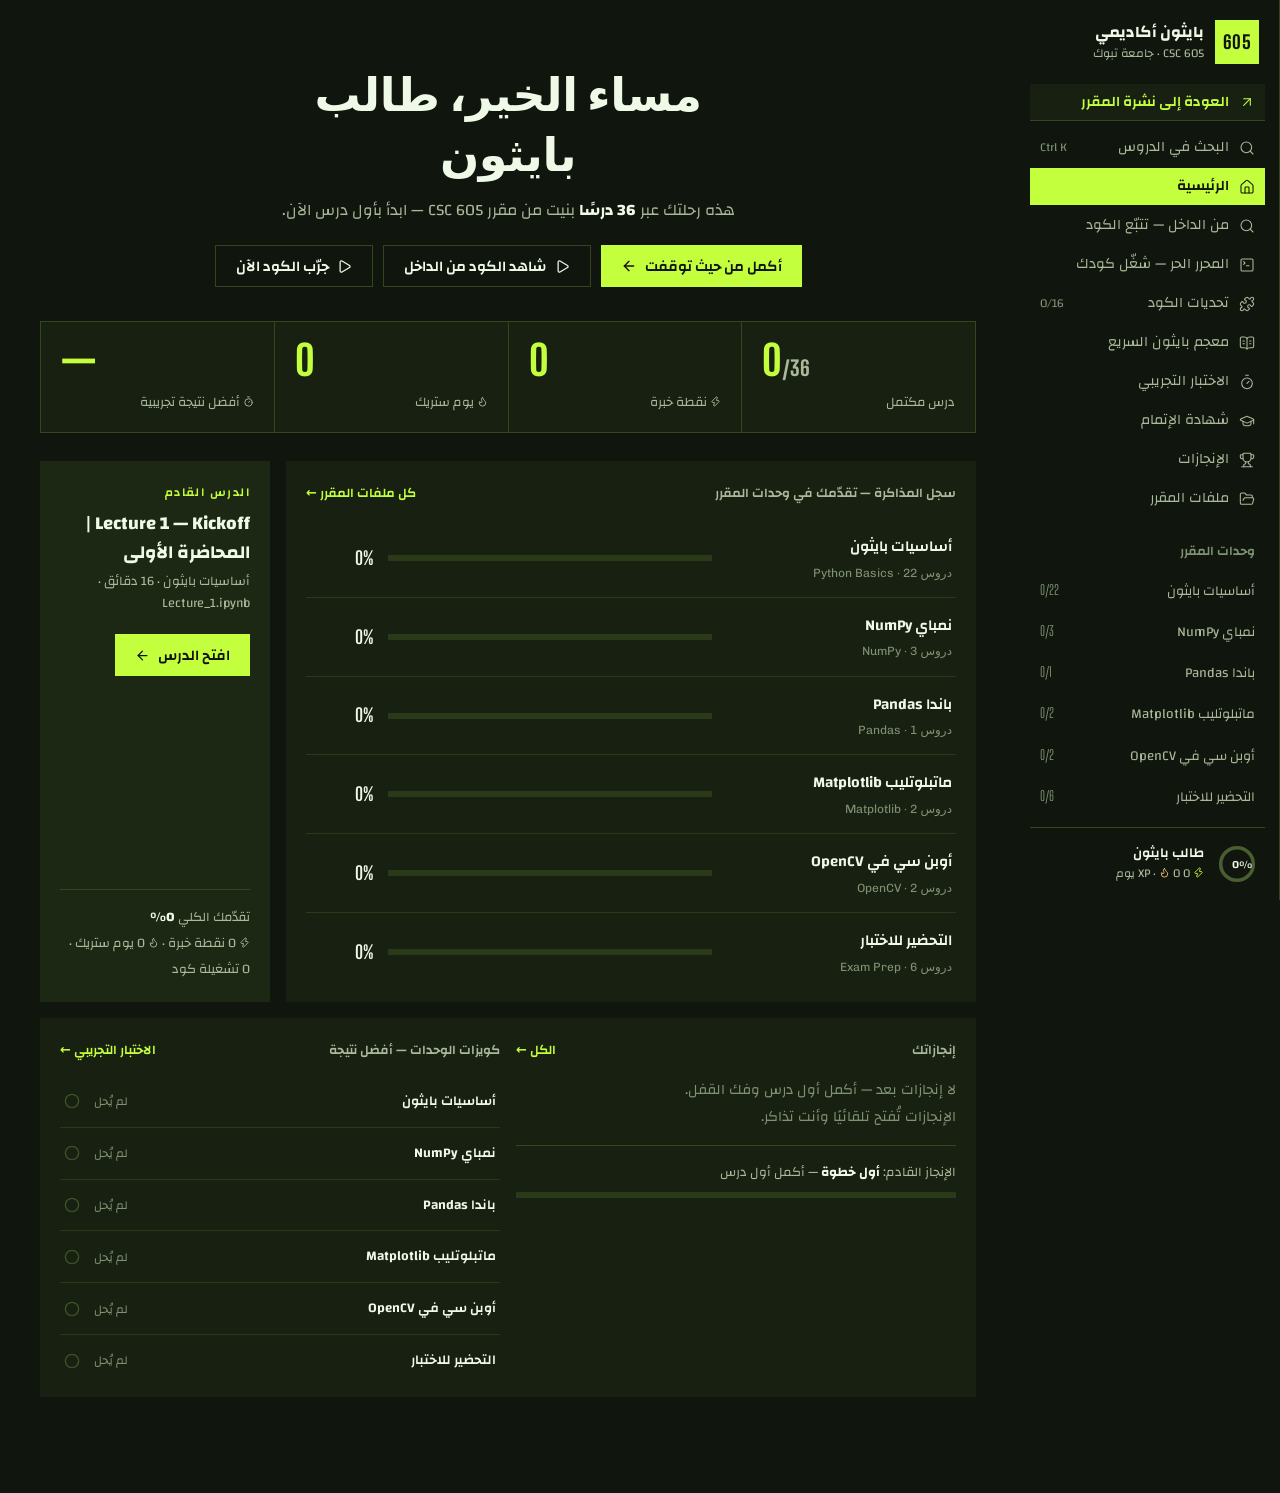
==== app/index.html @ 523f986c "Publish: prospectus (paper office identity) + training platform - prospectus at root: static single " ====
<!doctype html>
<html lang="ar" dir="rtl">
<head>
<meta charset="utf-8" />
<meta name="viewport" content="width=device-width, initial-scale=1" />
<title>بايثون أكاديمي — CSC 605 | Programming for Data Science</title>
<meta name="description" content="منصة تعلّم تفاعلي مبنية على مقرر CSC 605 بجامعة تبوك: 36 درسًا من نوتبوكات المقرر، كود بايثون يعمل داخل المتصفح، تحديات وتصحيح تلقائي بالعربي، كويزات، اختبار تجريبي وشهادة إتمام." />
<meta name="theme-color" content="#10150e" />
<link rel="icon" href="data:image/svg+xml,<svg xmlns='http://www.w3.org/2000/svg' viewBox='0 0 100 100'><rect width='100' height='100' fill='%2310150e'/><rect x='14' y='43' width='72' height='14' fill='%23c4ff3d'/></svg>" />
<link rel="preconnect" href="https://fonts.googleapis.com" />
<link rel="preconnect" href="https://fonts.gstatic.com" crossorigin />
<link href="https://fonts.googleapis.com/css2?family=Big+Shoulders+Display:wght@600;700;800&family=Chivo:wght@400;500;600&family=Changa:wght@400;500;600;700;800&display=swap" rel="stylesheet" />
  <script type="module" crossorigin src="./assets/index-C7tvdmtM.js"></script>
  <link rel="stylesheet" crossorigin href="./assets/index-D1dUIuGD.css">
</head>
<body>
<div id="root"></div>
</body>
</html>
---- app/assets/index-D1dUIuGD.css ----
@font-face{font-family:Noto Sans Arabic Variable;font-style:normal;font-display:swap;font-weight:100 900;src:url(./noto-sans-arabic-arabic-wght-normal-BhzieyvS.woff2)format("woff2-variations");unicode-range:U+6??,U+750-77F,U+870-88E,U+890-891,U+897-8E1,U+8E3-8FF,U+200C-200E,U+2010-2011,U+204F,U+2E41,U+FB50-FDFF,U+FE70-FE74,U+FE76-FEFC,U+102E0-102FB,U+10E60-10E7E,U+10EC2-10EC4,U+10EFC-10EFF,U+1EE00-1EE03,U+1EE05-1EE1F,U+1EE21-1EE22,U+1EE24,U+1EE27,U+1EE29-1EE32,U+1EE34-1EE37,U+1EE39,U+1EE3B,U+1EE42,U+1EE47,U+1EE49,U+1EE4B,U+1EE4D-1EE4F,U+1EE51-1EE52,U+1EE54,U+1EE57,U+1EE59,U+1EE5B,U+1EE5D,U+1EE5F,U+1EE61-1EE62,U+1EE64,U+1EE67-1EE6A,U+1EE6C-1EE72,U+1EE74-1EE77,U+1EE79-1EE7C,U+1EE7E,U+1EE80-1EE89,U+1EE8B-1EE9B,U+1EEA1-1EEA3,U+1EEA5-1EEA9,U+1EEAB-1EEBB,U+1EEF0-1EEF1}@font-face{font-family:Noto Sans Arabic Variable;font-style:normal;font-display:swap;font-weight:100 900;src:url(./noto-sans-arabic-math-wght-normal-pS2d8anF.woff2)format("woff2-variations");unicode-range:U+302-303,U+305,U+307-308,U+310,U+312,U+315,U+31A,U+326-327,U+32C,U+32F-330,U+332-333,U+338,U+33A,U+346,U+34D,U+391-3A1,U+3A3-3A9,U+3B1-3C9,U+3D1,U+3D5-3D6,U+3F0-3F1,U+3F4-3F5,U+2016-2017,U+2034-2038,U+203C,U+2040,U+2043,U+2047,U+2050,U+2057,U+205F,U+2070-2071,U+2074-208E,U+2090-209C,U+20D0-20DC,U+20E1,U+20E5-20EF,U+2100-2112,U+2114-2115,U+2117-2121,U+2123-214F,U+2190,U+2192,U+2194-21AE,U+21B0-21E5,U+21F1-21F2,U+21F4-2211,U+2213-2214,U+2216-22FF,U+2308-230B,U+2310,U+2319,U+231C-2321,U+2336-237A,U+237C,U+2395,U+239B-23B7,U+23D0,U+23DC-23E1,U+2474-2475,U+25AF,U+25B3,U+25B7,U+25BD,U+25C1,U+25CA,U+25CC,U+25FB,U+266D-266F,U+27C0-27FF,U+2900-2AFF,U+2B0E-2B11,U+2B30-2B4C,U+2BFE,U+3030,U+FF5B,U+FF5D,U+1D400-1D7FF,U+1EE??}@font-face{font-family:Noto Sans Arabic Variable;font-style:normal;font-display:swap;font-weight:100 900;src:url(./noto-sans-arabic-symbols-wght-normal-BJ6p-EzA.woff2)format("woff2-variations");unicode-range:U+1-C,U+E-1F,U+7F-9F,U+20DD-20E0,U+20E2-20E4,U+2150-218F,U+2190,U+2192,U+2194-2199,U+21AF,U+21E6-21F0,U+21F3,U+2218-2219,U+2299,U+22C4-22C6,U+2300-243F,U+2440-244A,U+2460-24FF,U+25A0-27BF,U+28??,U+2921-2922,U+2981,U+29BF,U+29EB,U+2B??,U+4DC0-4DFF,U+FFF9-FFFB,U+10140-1018E,U+10190-1019C,U+101A0,U+101D0-101FD,U+102E0-102FB,U+10E60-10E7E,U+1D2C0-1D2D3,U+1D2E0-1D37F,U+1F0??,U+1F100-1F1AD,U+1F1E6-1F1FF,U+1F30D-1F30F,U+1F315,U+1F31C,U+1F31E,U+1F320-1F32C,U+1F336,U+1F378,U+1F37D,U+1F382,U+1F393-1F39F,U+1F3A7-1F3A8,U+1F3AC-1F3AF,U+1F3C2,U+1F3C4-1F3C6,U+1F3CA-1F3CE,U+1F3D4-1F3E0,U+1F3ED,U+1F3F1-1F3F3,U+1F3F5-1F3F7,U+1F408,U+1F415,U+1F41F,U+1F426,U+1F43F,U+1F441-1F442,U+1F444,U+1F446-1F449,U+1F44C-1F44E,U+1F453,U+1F46A,U+1F47D,U+1F4A3,U+1F4B0,U+1F4B3,U+1F4B9,U+1F4BB,U+1F4BF,U+1F4C8-1F4CB,U+1F4D6,U+1F4DA,U+1F4DF,U+1F4E3-1F4E6,U+1F4EA-1F4ED,U+1F4F7,U+1F4F9-1F4FB,U+1F4FD-1F4FE,U+1F503,U+1F507-1F50B,U+1F50D,U+1F512-1F513,U+1F53E-1F54A,U+1F54F-1F5FA,U+1F610,U+1F650-1F67F,U+1F687,U+1F68D,U+1F691,U+1F694,U+1F698,U+1F6AD,U+1F6B2,U+1F6B9-1F6BA,U+1F6BC,U+1F6C6-1F6CF,U+1F6D3-1F6D7,U+1F6E0-1F6EA,U+1F6F0-1F6F3,U+1F6F7-1F6FC,U+1F7??,U+1F800-1F80B,U+1F810-1F847,U+1F850-1F859,U+1F860-1F887,U+1F890-1F8AD,U+1F8B0-1F8BB,U+1F8C0-1F8C1,U+1F900-1F90B,U+1F93B,U+1F946,U+1F984,U+1F996,U+1F9E9,U+1FA00-1FA6F,U+1FA70-1FA7C,U+1FA80-1FA89,U+1FA8F-1FAC6,U+1FACE-1FADC,U+1FADF-1FAE9,U+1FAF0-1FAF8,U+1FB??}@font-face{font-family:Noto Sans Arabic Variable;font-style:normal;font-display:swap;font-weight:100 900;src:url(./noto-sans-arabic-latin-ext-wght-normal-CIz31GGw.woff2)format("woff2-variations");unicode-range:U+100-2BA,U+2BD-2C5,U+2C7-2CC,U+2CE-2D7,U+2DD-2FF,U+304,U+308,U+329,U+1D00-1DBF,U+1E00-1E9F,U+1EF2-1EFF,U+2020,U+20A0-20AB,U+20AD-20C0,U+2113,U+2C60-2C7F,U+A720-A7FF}@font-face{font-family:Noto Sans Arabic Variable;font-style:normal;font-display:swap;font-weight:100 900;src:url(./noto-sans-arabic-latin-wght-normal-BQEJrIpl.woff2)format("woff2-variations");unicode-range:U+??,U+131,U+152-153,U+2BB-2BC,U+2C6,U+2DA,U+2DC,U+304,U+308,U+329,U+2000-206F,U+20AC,U+2122,U+2191,U+2193,U+2212,U+2215,U+FEFF,U+FFFD}:root,:host{color-scheme:var(--mantine-color-scheme)}*,:before,:after{box-sizing:border-box}input,button,textarea,select{font:inherit}button,select{text-transform:none}body,:host{font-family:var(--mantine-font-family);font-size:var(--mantine-font-size-md);line-height:var(--mantine-line-height);background-color:var(--mantine-color-body);color:var(--mantine-color-text);-webkit-font-smoothing:var(--mantine-webkit-font-smoothing);-moz-osx-font-smoothing:var(--mantine-moz-font-smoothing);margin:0}@media screen and (device-width<=31.25em){body,:host{-webkit-text-size-adjust:100%}}:root,:host{--mantine-z-index-app:100;--mantine-z-index-modal:200;--mantine-z-index-popover:300;--mantine-z-index-overlay:400;--mantine-z-index-max:9999;--mantine-scale:1;--mantine-cursor-type:default;--mantine-webkit-font-smoothing:antialiased;--mantine-moz-font-smoothing:grayscale;--mantine-color-white:#fff;--mantine-color-black:#000;--mantine-line-height:1.55;--mantine-font-family:-apple-system, BlinkMacSystemFont, Segoe UI, Roboto, Helvetica, Arial, sans-serif, Apple Color Emoji, Segoe UI Emoji;--mantine-font-family-monospace:ui-monospace, SFMono-Regular, Menlo, Monaco, Consolas, Liberation Mono, Courier New, monospace;--mantine-font-family-headings:-apple-system, BlinkMacSystemFont, Segoe UI, Roboto, Helvetica, Arial, sans-serif, Apple Color Emoji, Segoe UI Emoji;--mantine-heading-font-weight:700;--mantine-heading-text-wrap:wrap;--mantine-radius-default:calc(.5rem * var(--mantine-scale));--mantine-primary-color-filled:var(--mantine-color-blue-filled);--mantine-primary-color-filled-hover:var(--mantine-color-blue-filled-hover);--mantine-primary-color-light:var(--mantine-color-blue-light);--mantine-primary-color-light-hover:var(--mantine-color-blue-light-hover);--mantine-primary-color-light-color:var(--mantine-color-blue-light-color);--mantine-breakpoint-xs:36em;--mantine-breakpoint-sm:48em;--mantine-breakpoint-md:62em;--mantine-breakpoint-lg:75em;--mantine-breakpoint-xl:88em;--mantine-spacing-xs:calc(.625rem * var(--mantine-scale));--mantine-spacing-sm:calc(.75rem * var(--mantine-scale));--mantine-spacing-md:calc(1rem * var(--mantine-scale));--mantine-spacing-lg:calc(1.25rem * var(--mantine-scale));--mantine-spacing-xl:calc(2rem * var(--mantine-scale));--mantine-font-size-xs:calc(.75rem * var(--mantine-scale));--mantine-font-size-sm:calc(.875rem * var(--mantine-scale));--mantine-font-size-md:calc(1rem * var(--mantine-scale));--mantine-font-size-lg:calc(1.125rem * var(--mantine-scale));--mantine-font-size-xl:calc(1.25rem * var(--mantine-scale));--mantine-line-height-xs:1.4;--mantine-line-height-sm:1.45;--mantine-line-height-md:1.55;--mantine-line-height-lg:1.6;--mantine-line-height-xl:1.65;--mantine-shadow-xs:0 calc(.0625rem * var(--mantine-scale)) calc(.1875rem * var(--mantine-scale)) #0000000d, 0 calc(.0625rem * var(--mantine-scale)) calc(.125rem * var(--mantine-scale)) #0000001a;--mantine-shadow-sm:0 calc(.0625rem * var(--mantine-scale)) calc(.1875rem * var(--mantine-scale)) #0000000d, #0000000d 0 calc(.625rem * var(--mantine-scale)) calc(.9375rem * var(--mantine-scale)) calc(-.3125rem * var(--mantine-scale)), #0000000a 0 calc(.4375rem * var(--mantine-scale)) calc(.4375rem * var(--mantine-scale)) calc(-.3125rem * var(--mantine-scale));--mantine-shadow-md:0 calc(.0625rem * var(--mantine-scale)) calc(.1875rem * var(--mantine-scale)) #0000000d, #0000000d 0 calc(1.25rem * var(--mantine-scale)) calc(1.5625rem * var(--mantine-scale)) calc(-.3125rem * var(--mantine-scale)), #0000000a 0 calc(.625rem * var(--mantine-scale)) calc(.625rem * var(--mantine-scale)) calc(-.3125rem * var(--mantine-scale));--mantine-shadow-lg:0 calc(.0625rem * var(--mantine-scale)) calc(.1875rem * var(--mantine-scale)) #0000000d, #0000000d 0 calc(1.75rem * var(--mantine-scale)) calc(1.4375rem * var(--mantine-scale)) calc(-.4375rem * var(--mantine-scale)), #0000000a 0 calc(.75rem * var(--mantine-scale)) calc(.75rem * var(--mantine-scale)) calc(-.4375rem * var(--mantine-scale));--mantine-shadow-xl:0 calc(.0625rem * var(--mantine-scale)) calc(.1875rem * var(--mantine-scale)) #0000000d, #0000000d 0 calc(2.25rem * var(--mantine-scale)) calc(1.75rem * var(--mantine-scale)) calc(-.4375rem * var(--mantine-scale)), #0000000a 0 calc(1.0625rem * var(--mantine-scale)) calc(1.0625rem * var(--mantine-scale)) calc(-.4375rem * var(--mantine-scale));--mantine-radius-xs:calc(.125rem * var(--mantine-scale));--mantine-radius-sm:calc(.25rem * var(--mantine-scale));--mantine-radius-md:calc(.5rem * var(--mantine-scale));--mantine-radius-lg:calc(1rem * var(--mantine-scale));--mantine-radius-xl:calc(2rem * var(--mantine-scale));--mantine-font-weight-regular:400;--mantine-font-weight-medium:600;--mantine-font-weight-bold:700;--mantine-primary-color-0:var(--mantine-color-blue-0);--mantine-primary-color-1:var(--mantine-color-blue-1);--mantine-primary-color-2:var(--mantine-color-blue-2);--mantine-primary-color-3:var(--mantine-color-blue-3);--mantine-primary-color-4:var(--mantine-color-blue-4);--mantine-primary-color-5:var(--mantine-color-blue-5);--mantine-primary-color-6:var(--mantine-color-blue-6);--mantine-primary-color-7:var(--mantine-color-blue-7);--mantine-primary-color-8:var(--mantine-color-blue-8);--mantine-primary-color-9:var(--mantine-color-blue-9);--mantine-color-dark-0:#c9c9c9;--mantine-color-dark-1:#b8b8b8;--mantine-color-dark-2:#828282;--mantine-color-dark-3:#696969;--mantine-color-dark-4:#424242;--mantine-color-dark-5:#3b3b3b;--mantine-color-dark-6:#2e2e2e;--mantine-color-dark-7:#242424;--mantine-color-dark-8:#1f1f1f;--mantine-color-dark-9:#141414;--mantine-color-gray-0:#f8f9fa;--mantine-color-gray-1:#f1f3f5;--mantine-color-gray-2:#e9ecef;--mantine-color-gray-3:#dee2e6;--mantine-color-gray-4:#ced4da;--mantine-color-gray-5:#adb5bd;--mantine-color-gray-6:#868e96;--mantine-color-gray-7:#495057;--mantine-color-gray-8:#343a40;--mantine-color-gray-9:#212529;--mantine-color-red-0:#fff5f5;--mantine-color-red-1:#ffe3e3;--mantine-color-red-2:#ffc9c9;--mantine-color-red-3:#ffa8a8;--mantine-color-red-4:#ff8787;--mantine-color-red-5:#ff6b6b;--mantine-color-red-6:#fa5252;--mantine-color-red-7:#f03e3e;--mantine-color-red-8:#e03131;--mantine-color-red-9:#c92a2a;--mantine-color-pink-0:#fff0f6;--mantine-color-pink-1:#ffdeeb;--mantine-color-pink-2:#fcc2d7;--mantine-color-pink-3:#faa2c1;--mantine-color-pink-4:#f783ac;--mantine-color-pink-5:#f06595;--mantine-color-pink-6:#e64980;--mantine-color-pink-7:#d6336c;--mantine-color-pink-8:#c2255c;--mantine-color-pink-9:#a61e4d;--mantine-color-grape-0:#f8f0fc;--mantine-color-grape-1:#f3d9fa;--mantine-color-grape-2:#eebefa;--mantine-color-grape-3:#e599f7;--mantine-color-grape-4:#da77f2;--mantine-color-grape-5:#cc5de8;--mantine-color-grape-6:#be4bdb;--mantine-color-grape-7:#ae3ec9;--mantine-color-grape-8:#9c36b5;--mantine-color-grape-9:#862e9c;--mantine-color-violet-0:#f3f0ff;--mantine-color-violet-1:#e5dbff;--mantine-color-violet-2:#d0bfff;--mantine-color-violet-3:#b197fc;--mantine-color-violet-4:#9775fa;--mantine-color-violet-5:#845ef7;--mantine-color-violet-6:#7950f2;--mantine-color-violet-7:#7048e8;--mantine-color-violet-8:#6741d9;--mantine-color-violet-9:#5f3dc4;--mantine-color-indigo-0:#edf2ff;--mantine-color-indigo-1:#dbe4ff;--mantine-color-indigo-2:#bac8ff;--mantine-color-indigo-3:#91a7ff;--mantine-color-indigo-4:#748ffc;--mantine-color-indigo-5:#5c7cfa;--mantine-color-indigo-6:#4c6ef5;--mantine-color-indigo-7:#4263eb;--mantine-color-indigo-8:#3b5bdb;--mantine-color-indigo-9:#364fc7;--mantine-color-blue-0:#e7f5ff;--mantine-color-blue-1:#d0ebff;--mantine-color-blue-2:#a5d8ff;--mantine-color-blue-3:#74c0fc;--mantine-color-blue-4:#4dabf7;--mantine-color-blue-5:#339af0;--mantine-color-blue-6:#228be6;--mantine-color-blue-7:#1c7ed6;--mantine-color-blue-8:#1971c2;--mantine-color-blue-9:#1864ab;--mantine-color-cyan-0:#e3fafc;--mantine-color-cyan-1:#c5f6fa;--mantine-color-cyan-2:#99e9f2;--mantine-color-cyan-3:#66d9e8;--mantine-color-cyan-4:#3bc9db;--mantine-color-cyan-5:#22b8cf;--mantine-color-cyan-6:#15aabf;--mantine-color-cyan-7:#1098ad;--mantine-color-cyan-8:#0c8599;--mantine-color-cyan-9:#0b7285;--mantine-color-teal-0:#e6fcf5;--mantine-color-teal-1:#c3fae8;--mantine-color-teal-2:#96f2d7;--mantine-color-teal-3:#63e6be;--mantine-color-teal-4:#38d9a9;--mantine-color-teal-5:#20c997;--mantine-color-teal-6:#12b886;--mantine-color-teal-7:#0ca678;--mantine-color-teal-8:#099268;--mantine-color-teal-9:#087f5b;--mantine-color-green-0:#ebfbee;--mantine-color-green-1:#d3f9d8;--mantine-color-green-2:#b2f2bb;--mantine-color-green-3:#8ce99a;--mantine-color-green-4:#69db7c;--mantine-color-green-5:#51cf66;--mantine-color-green-6:#40c057;--mantine-color-green-7:#37b24d;--mantine-color-green-8:#2f9e44;--mantine-color-green-9:#2b8a3e;--mantine-color-lime-0:#f4fce3;--mantine-color-lime-1:#e9fac8;--mantine-color-lime-2:#d8f5a2;--mantine-color-lime-3:#c0eb75;--mantine-color-lime-4:#a9e34b;--mantine-color-lime-5:#94d82d;--mantine-color-lime-6:#82c91e;--mantine-color-lime-7:#74b816;--mantine-color-lime-8:#66a80f;--mantine-color-lime-9:#5c940d;--mantine-color-yellow-0:#fff9db;--mantine-color-yellow-1:#fff3bf;--mantine-color-yellow-2:#ffec99;--mantine-color-yellow-3:#ffe066;--mantine-color-yellow-4:#ffd43b;--mantine-color-yellow-5:#fcc419;--mantine-color-yellow-6:#fab005;--mantine-color-yellow-7:#f59f00;--mantine-color-yellow-8:#f08c00;--mantine-color-yellow-9:#e67700;--mantine-color-orange-0:#fff4e6;--mantine-color-orange-1:#ffe8cc;--mantine-color-orange-2:#ffd8a8;--mantine-color-orange-3:#ffc078;--mantine-color-orange-4:#ffa94d;--mantine-color-orange-5:#ff922b;--mantine-color-orange-6:#fd7e14;--mantine-color-orange-7:#f76707;--mantine-color-orange-8:#e8590c;--mantine-color-orange-9:#d9480f;--mantine-h1-font-size:calc(2.125rem * var(--mantine-scale));--mantine-h1-line-height:1.3;--mantine-h1-font-weight:700;--mantine-h2-font-size:calc(1.625rem * var(--mantine-scale));--mantine-h2-line-height:1.35;--mantine-h2-font-weight:700;--mantine-h3-font-size:calc(1.375rem * var(--mantine-scale));--mantine-h3-line-height:1.4;--mantine-h3-font-weight:700;--mantine-h4-font-size:calc(1.125rem * var(--mantine-scale));--mantine-h4-line-height:1.45;--mantine-h4-font-weight:700;--mantine-h5-font-size:calc(1rem * var(--mantine-scale));--mantine-h5-line-height:1.5;--mantine-h5-font-weight:700;--mantine-h6-font-size:calc(.875rem * var(--mantine-scale));--mantine-h6-line-height:1.5;--mantine-h6-font-weight:700}:root[data-mantine-color-scheme=dark],:host([data-mantine-color-scheme=dark]){--mantine-color-scheme:dark;--mantine-primary-color-contrast:var(--mantine-color-white);--mantine-color-bright:var(--mantine-color-white);--mantine-color-text:var(--mantine-color-dark-0);--mantine-color-body:var(--mantine-color-dark-7);--mantine-color-error:var(--mantine-color-red-8);--mantine-color-success:var(--mantine-color-teal-8);--mantine-color-placeholder:var(--mantine-color-dark-3);--mantine-color-anchor:var(--mantine-color-blue-4);--mantine-color-default:var(--mantine-color-dark-6);--mantine-color-default-hover:var(--mantine-color-dark-5);--mantine-color-default-color:var(--mantine-color-white);--mantine-color-default-border:var(--mantine-color-dark-4);--mantine-color-dimmed:var(--mantine-color-dark-2);--mantine-color-disabled:var(--mantine-color-dark-6);--mantine-color-disabled-color:var(--mantine-color-dark-3);--mantine-color-disabled-border:var(--mantine-color-dark-4);--mantine-color-dark-text:var(--mantine-color-dark-4);--mantine-color-dark-filled:var(--mantine-color-dark-8);--mantine-color-dark-filled-hover:var(--mantine-color-dark-9);--mantine-color-dark-light:#0a0a0a;--mantine-color-dark-light-hover:#0e0e0e;--mantine-color-dark-light-color:var(--mantine-color-dark-0);--mantine-color-dark-outline:var(--mantine-color-dark-4);--mantine-color-dark-outline-hover:#4242420d;--mantine-color-gray-text:var(--mantine-color-gray-4);--mantine-color-gray-filled:var(--mantine-color-gray-8);--mantine-color-gray-filled-hover:var(--mantine-color-gray-9);--mantine-color-gray-light:#111315;--mantine-color-gray-light-hover:#171a1d;--mantine-color-gray-light-color:var(--mantine-color-gray-0);--mantine-color-gray-outline:var(--mantine-color-gray-4);--mantine-color-gray-outline-hover:#ced4da0d;--mantine-color-red-text:var(--mantine-color-red-4);--mantine-color-red-filled:var(--mantine-color-red-8);--mantine-color-red-filled-hover:var(--mantine-color-red-9);--mantine-color-red-light:#651515;--mantine-color-red-light-hover:#8d1d1d;--mantine-color-red-light-color:var(--mantine-color-red-0);--mantine-color-red-outline:var(--mantine-color-red-4);--mantine-color-red-outline-hover:#ff87870d;--mantine-color-pink-text:var(--mantine-color-pink-4);--mantine-color-pink-filled:var(--mantine-color-pink-8);--mantine-color-pink-filled-hover:var(--mantine-color-pink-9);--mantine-color-pink-light:#530f27;--mantine-color-pink-light-hover:#741536;--mantine-color-pink-light-color:var(--mantine-color-pink-0);--mantine-color-pink-outline:var(--mantine-color-pink-4);--mantine-color-pink-outline-hover:#f783ac0d;--mantine-color-grape-text:var(--mantine-color-grape-4);--mantine-color-grape-filled:var(--mantine-color-grape-8);--mantine-color-grape-filled-hover:var(--mantine-color-grape-9);--mantine-color-grape-light:#43174e;--mantine-color-grape-light-hover:#5e206d;--mantine-color-grape-light-color:var(--mantine-color-grape-0);--mantine-color-grape-outline:var(--mantine-color-grape-4);--mantine-color-grape-outline-hover:#da77f20d;--mantine-color-violet-text:var(--mantine-color-violet-4);--mantine-color-violet-filled:var(--mantine-color-violet-8);--mantine-color-violet-filled-hover:var(--mantine-color-violet-9);--mantine-color-violet-light:#301f62;--mantine-color-violet-light-hover:#432b89;--mantine-color-violet-light-color:var(--mantine-color-violet-0);--mantine-color-violet-outline:var(--mantine-color-violet-4);--mantine-color-violet-outline-hover:#9775fa0d;--mantine-color-indigo-text:var(--mantine-color-indigo-4);--mantine-color-indigo-filled:var(--mantine-color-indigo-8);--mantine-color-indigo-filled-hover:var(--mantine-color-indigo-9);--mantine-color-indigo-light:#1b2864;--mantine-color-indigo-light-hover:#26378b;--mantine-color-indigo-light-color:var(--mantine-color-indigo-0);--mantine-color-indigo-outline:var(--mantine-color-indigo-4);--mantine-color-indigo-outline-hover:#748ffc0d;--mantine-color-blue-text:var(--mantine-color-blue-4);--mantine-color-blue-filled:var(--mantine-color-blue-8);--mantine-color-blue-filled-hover:var(--mantine-color-blue-9);--mantine-color-blue-light:#0c3256;--mantine-color-blue-light-hover:#114678;--mantine-color-blue-light-color:var(--mantine-color-blue-0);--mantine-color-blue-outline:var(--mantine-color-blue-4);--mantine-color-blue-outline-hover:#4dabf70d;--mantine-color-cyan-text:var(--mantine-color-cyan-4);--mantine-color-cyan-filled:var(--mantine-color-cyan-8);--mantine-color-cyan-filled-hover:var(--mantine-color-cyan-9);--mantine-color-cyan-light:#063943;--mantine-color-cyan-light-hover:#08505d;--mantine-color-cyan-light-color:var(--mantine-color-cyan-0);--mantine-color-cyan-outline:var(--mantine-color-cyan-4);--mantine-color-cyan-outline-hover:#3bc9db0d;--mantine-color-teal-text:var(--mantine-color-teal-4);--mantine-color-teal-filled:var(--mantine-color-teal-8);--mantine-color-teal-filled-hover:var(--mantine-color-teal-9);--mantine-color-teal-light:#04402e;--mantine-color-teal-light-hover:#065940;--mantine-color-teal-light-color:var(--mantine-color-teal-0);--mantine-color-teal-outline:var(--mantine-color-teal-4);--mantine-color-teal-outline-hover:#38d9a90d;--mantine-color-green-text:var(--mantine-color-green-4);--mantine-color-green-filled:var(--mantine-color-green-8);--mantine-color-green-filled-hover:var(--mantine-color-green-9);--mantine-color-green-light:#16451f;--mantine-color-green-light-hover:#1e612b;--mantine-color-green-light-color:var(--mantine-color-green-0);--mantine-color-green-outline:var(--mantine-color-green-4);--mantine-color-green-outline-hover:#69db7c0d;--mantine-color-lime-text:var(--mantine-color-lime-4);--mantine-color-lime-filled:var(--mantine-color-lime-8);--mantine-color-lime-filled-hover:var(--mantine-color-lime-9);--mantine-color-lime-light:#2e4a07;--mantine-color-lime-light-hover:#406809;--mantine-color-lime-light-color:var(--mantine-color-lime-0);--mantine-color-lime-outline:var(--mantine-color-lime-4);--mantine-color-lime-outline-hover:#a9e34b0d;--mantine-color-yellow-text:var(--mantine-color-yellow-4);--mantine-color-yellow-filled:var(--mantine-color-yellow-8);--mantine-color-yellow-filled-hover:var(--mantine-color-yellow-9);--mantine-color-yellow-light:#733c00;--mantine-color-yellow-light-hover:#a15300;--mantine-color-yellow-light-color:var(--mantine-color-yellow-0);--mantine-color-yellow-outline:var(--mantine-color-yellow-4);--mantine-color-yellow-outline-hover:#ffd43b0d;--mantine-color-orange-text:var(--mantine-color-orange-4);--mantine-color-orange-filled:var(--mantine-color-orange-8);--mantine-color-orange-filled-hover:var(--mantine-color-orange-9);--mantine-color-orange-light:#6d2408;--mantine-color-orange-light-hover:#98320b;--mantine-color-orange-light-color:var(--mantine-color-orange-0);--mantine-color-orange-outline:var(--mantine-color-orange-4);--mantine-color-orange-outline-hover:#ffa94d0d}:root[data-mantine-color-scheme=light],:host([data-mantine-color-scheme=light]){--mantine-color-scheme:light;--mantine-primary-color-contrast:var(--mantine-color-white);--mantine-color-bright:var(--mantine-color-black);--mantine-color-text:#000;--mantine-color-body:#fff;--mantine-color-error:var(--mantine-color-red-6);--mantine-color-success:var(--mantine-color-teal-8);--mantine-color-placeholder:var(--mantine-color-gray-5);--mantine-color-anchor:var(--mantine-color-blue-6);--mantine-color-default:var(--mantine-color-white);--mantine-color-default-hover:var(--mantine-color-gray-0);--mantine-color-default-color:var(--mantine-color-black);--mantine-color-default-border:var(--mantine-color-gray-4);--mantine-color-dimmed:var(--mantine-color-gray-6);--mantine-color-disabled:var(--mantine-color-gray-2);--mantine-color-disabled-color:var(--mantine-color-gray-5);--mantine-color-disabled-border:var(--mantine-color-gray-3);--mantine-color-dark-text:var(--mantine-color-dark-filled);--mantine-color-dark-filled:var(--mantine-color-dark-6);--mantine-color-dark-filled-hover:var(--mantine-color-dark-7);--mantine-color-dark-light:var(--mantine-color-dark-1);--mantine-color-dark-light-hover:var(--mantine-color-dark-2);--mantine-color-dark-light-color:var(--mantine-color-dark-9);--mantine-color-dark-outline:var(--mantine-color-dark-6);--mantine-color-dark-outline-hover:#2e2e2e0d;--mantine-color-gray-text:var(--mantine-color-gray-filled);--mantine-color-gray-filled:var(--mantine-color-gray-6);--mantine-color-gray-filled-hover:var(--mantine-color-gray-7);--mantine-color-gray-light:var(--mantine-color-gray-1);--mantine-color-gray-light-hover:var(--mantine-color-gray-2);--mantine-color-gray-light-color:var(--mantine-color-gray-9);--mantine-color-gray-outline:var(--mantine-color-gray-6);--mantine-color-gray-outline-hover:#868e960d;--mantine-color-red-text:var(--mantine-color-red-filled);--mantine-color-red-filled:var(--mantine-color-red-6);--mantine-color-red-filled-hover:var(--mantine-color-red-7);--mantine-color-red-light:var(--mantine-color-red-1);--mantine-color-red-light-hover:var(--mantine-color-red-2);--mantine-color-red-light-color:var(--mantine-color-red-9);--mantine-color-red-outline:var(--mantine-color-red-6);--mantine-color-red-outline-hover:#fa52520d;--mantine-color-pink-text:var(--mantine-color-pink-filled);--mantine-color-pink-filled:var(--mantine-color-pink-6);--mantine-color-pink-filled-hover:var(--mantine-color-pink-7);--mantine-color-pink-light:var(--mantine-color-pink-1);--mantine-color-pink-light-hover:var(--mantine-color-pink-2);--mantine-color-pink-light-color:var(--mantine-color-pink-9);--mantine-color-pink-outline:var(--mantine-color-pink-6);--mantine-color-pink-outline-hover:#e649800d;--mantine-color-grape-text:var(--mantine-color-grape-filled);--mantine-color-grape-filled:var(--mantine-color-grape-6);--mantine-color-grape-filled-hover:var(--mantine-color-grape-7);--mantine-color-grape-light:var(--mantine-color-grape-1);--mantine-color-grape-light-hover:var(--mantine-color-grape-2);--mantine-color-grape-light-color:var(--mantine-color-grape-9);--mantine-color-grape-outline:var(--mantine-color-grape-6);--mantine-color-grape-outline-hover:#be4bdb0d;--mantine-color-violet-text:var(--mantine-color-violet-filled);--mantine-color-violet-filled:var(--mantine-color-violet-6);--mantine-color-violet-filled-hover:var(--mantine-color-violet-7);--mantine-color-violet-light:var(--mantine-color-violet-1);--mantine-color-violet-light-hover:var(--mantine-color-violet-2);--mantine-color-violet-light-color:var(--mantine-color-violet-9);--mantine-color-violet-outline:var(--mantine-color-violet-6);--mantine-color-violet-outline-hover:#7950f20d;--mantine-color-indigo-text:var(--mantine-color-indigo-filled);--mantine-color-indigo-filled:var(--mantine-color-indigo-6);--mantine-color-indigo-filled-hover:var(--mantine-color-indigo-7);--mantine-color-indigo-light:var(--mantine-color-indigo-1);--mantine-color-indigo-light-hover:var(--mantine-color-indigo-2);--mantine-color-indigo-light-color:var(--mantine-color-indigo-9);--mantine-color-indigo-outline:var(--mantine-color-indigo-6);--mantine-color-indigo-outline-hover:#4c6ef50d;--mantine-color-blue-text:var(--mantine-color-blue-filled);--mantine-color-blue-filled:var(--mantine-color-blue-6);--mantine-color-blue-filled-hover:var(--mantine-color-blue-7);--mantine-color-blue-light:var(--mantine-color-blue-1);--mantine-color-blue-light-hover:var(--mantine-color-blue-2);--mantine-color-blue-light-color:var(--mantine-color-blue-9);--mantine-color-blue-outline:var(--mantine-color-blue-6);--mantine-color-blue-outline-hover:#228be60d;--mantine-color-cyan-text:var(--mantine-color-cyan-filled);--mantine-color-cyan-filled:var(--mantine-color-cyan-6);--mantine-color-cyan-filled-hover:var(--mantine-color-cyan-7);--mantine-color-cyan-light:var(--mantine-color-cyan-1);--mantine-color-cyan-light-hover:var(--mantine-color-cyan-2);--mantine-color-cyan-light-color:var(--mantine-color-cyan-9);--mantine-color-cyan-outline:var(--mantine-color-cyan-6);--mantine-color-cyan-outline-hover:#15aabf0d;--mantine-color-teal-text:var(--mantine-color-teal-filled);--mantine-color-teal-filled:var(--mantine-color-teal-6);--mantine-color-teal-filled-hover:var(--mantine-color-teal-7);--mantine-color-teal-light:var(--mantine-color-teal-1);--mantine-color-teal-light-hover:var(--mantine-color-teal-2);--mantine-color-teal-light-color:var(--mantine-color-teal-9);--mantine-color-teal-outline:var(--mantine-color-teal-6);--mantine-color-teal-outline-hover:#12b8860d;--mantine-color-green-text:var(--mantine-color-green-filled);--mantine-color-green-filled:var(--mantine-color-green-6);--mantine-color-green-filled-hover:var(--mantine-color-green-7);--mantine-color-green-light:var(--mantine-color-green-1);--mantine-color-green-light-hover:var(--mantine-color-green-2);--mantine-color-green-light-color:var(--mantine-color-green-9);--mantine-color-green-outline:var(--mantine-color-green-6);--mantine-color-green-outline-hover:#40c0570d;--mantine-color-lime-text:var(--mantine-color-lime-filled);--mantine-color-lime-filled:var(--mantine-color-lime-6);--mantine-color-lime-filled-hover:var(--mantine-color-lime-7);--mantine-color-lime-light:var(--mantine-color-lime-1);--mantine-color-lime-light-hover:var(--mantine-color-lime-2);--mantine-color-lime-light-color:var(--mantine-color-lime-9);--mantine-color-lime-outline:var(--mantine-color-lime-6);--mantine-color-lime-outline-hover:#82c91e0d;--mantine-color-yellow-text:var(--mantine-color-yellow-filled);--mantine-color-yellow-filled:var(--mantine-color-yellow-6);--mantine-color-yellow-filled-hover:var(--mantine-color-yellow-7);--mantine-color-yellow-light:var(--mantine-color-yellow-1);--mantine-color-yellow-light-hover:var(--mantine-color-yellow-2);--mantine-color-yellow-light-color:var(--mantine-color-yellow-9);--mantine-color-yellow-outline:var(--mantine-color-yellow-6);--mantine-color-yellow-outline-hover:#fab0050d;--mantine-color-orange-text:var(--mantine-color-orange-filled);--mantine-color-orange-filled:var(--mantine-color-orange-6);--mantine-color-orange-filled-hover:var(--mantine-color-orange-7);--mantine-color-orange-light:var(--mantine-color-orange-1);--mantine-color-orange-light-hover:var(--mantine-color-orange-2);--mantine-color-orange-light-color:var(--mantine-color-orange-9);--mantine-color-orange-outline:var(--mantine-color-orange-6);--mantine-color-orange-outline-hover:#fd7e140d}@media (prefers-reduced-motion:reduce){[data-respect-reduced-motion] [data-reduce-motion]{transition:none;animation:none}}[data-mantine-color-scheme=light] .mantine-light-hidden,[data-mantine-color-scheme=dark] .mantine-dark-hidden{display:none}.mantine-focus-auto:focus-visible,.mantine-focus-always:focus{outline:2px solid var(--mantine-primary-color-filled);outline-offset:calc(.125rem * var(--mantine-scale))}.mantine-focus-never:focus{outline:none}.mantine-active:active{transform:translateY(calc(.0625rem * var(--mantine-scale)))}fieldset:disabled .mantine-active:active{transform:none}:where([dir=rtl]) .mantine-rotate-rtl{transform:rotate(180deg)}.m_d57069b5{--scrollarea-scrollbar-size:calc(.75rem * var(--mantine-scale));position:relative;overflow:hidden}.m_d57069b5:where([data-autosize]) .m_b1336c6{min-width:min-content}.m_c0783ff9{scrollbar-width:none;overscroll-behavior:var(--scrollarea-over-scroll-behavior);-ms-overflow-style:none;-webkit-overflow-scrolling:touch;width:100%;height:100%}.m_c0783ff9::-webkit-scrollbar{display:none}.m_c0783ff9:where([data-scrollbars=xy],[data-scrollbars=y]):where([data-offset-scrollbars=xy],[data-offset-scrollbars=y],[data-offset-scrollbars=present]):where([data-vertical-hidden]){padding-inline:0}.m_c0783ff9:where([data-scrollbars=xy],[data-scrollbars=y]):where([data-offset-scrollbars=xy],[data-offset-scrollbars=y],[data-offset-scrollbars=present]):not([data-vertical-hidden]){padding-inline-start:unset;padding-inline-end:var(--scrollarea-offset-size,var(--scrollarea-scrollbar-size))}.m_c0783ff9:where([data-scrollbars=xy],[data-scrollbars=y]):where([data-offset-scrollbars=xy],[data-offset-scrollbars=y],[data-offset-scrollbars=present]):not([data-vertical-hidden]):where([data-vertical-scrollbar-position=left]){padding-inline-end:unset;padding-left:var(--scrollarea-offset-size,var(--scrollarea-scrollbar-size));padding-right:unset}.m_c0783ff9:where([data-scrollbars=xy],[data-scrollbars=y]):where([data-offset-scrollbars=xy],[data-offset-scrollbars=y],[data-offset-scrollbars=present]):not([data-vertical-hidden]):where([data-vertical-scrollbar-position=right]){padding-inline-end:unset;padding-left:unset;padding-right:var(--scrollarea-offset-size,var(--scrollarea-scrollbar-size))}.m_c0783ff9:where([data-scrollbars=xy],[data-scrollbars=x]):where([data-offset-scrollbars=xy],[data-offset-scrollbars=x],[data-offset-scrollbars=present]):where([data-horizontal-hidden]){padding-bottom:0}.m_c0783ff9:where([data-scrollbars=xy],[data-scrollbars=x]):where([data-offset-scrollbars=xy],[data-offset-scrollbars=x],[data-offset-scrollbars=present]):not([data-horizontal-hidden]){padding-bottom:var(--scrollarea-offset-size,var(--scrollarea-scrollbar-size))}.m_f8f631dd{min-width:100%;display:table}.m_c44ba933{-webkit-user-select:none;user-select:none;touch-action:none;box-sizing:border-box;padding:calc(var(--scrollarea-scrollbar-size) / 5);background-color:#0000;flex-direction:row;transition:background-color .15s,opacity .15s;display:flex}@media (hover:hover){:where([data-mantine-color-scheme=light]) .m_c44ba933:hover{background-color:var(--mantine-color-gray-0)}:where([data-mantine-color-scheme=light]) .m_c44ba933:hover>.m_d8b5e363{background-color:#00000080}:where([data-mantine-color-scheme=dark]) .m_c44ba933:hover{background-color:var(--mantine-color-dark-8)}:where([data-mantine-color-scheme=dark]) .m_c44ba933:hover>.m_d8b5e363{background-color:#ffffff80}}@media (hover:none){:where([data-mantine-color-scheme=light]) .m_c44ba933:active{background-color:var(--mantine-color-gray-0)}:where([data-mantine-color-scheme=light]) .m_c44ba933:active>.m_d8b5e363{background-color:#00000080}:where([data-mantine-color-scheme=dark]) .m_c44ba933:active{background-color:var(--mantine-color-dark-8)}:where([data-mantine-color-scheme=dark]) .m_c44ba933:active>.m_d8b5e363{background-color:#ffffff80}}.m_c44ba933:where([data-hidden],[data-state=hidden]){display:none}.m_c44ba933:where([data-orientation=vertical]){width:var(--scrollarea-scrollbar-size);top:0;bottom:var(--sa-corner-width);inset-inline-end:0}.m_c44ba933:where([data-orientation=vertical]):where([data-vertical-scrollbar-position=left]){inset-inline-end:auto;left:0;right:auto}.m_c44ba933:where([data-orientation=vertical]):where([data-vertical-scrollbar-position=right]){inset-inline-end:auto;left:auto;right:0}.m_c44ba933:where([data-orientation=horizontal]){height:var(--scrollarea-scrollbar-size);bottom:0;flex-direction:column;inset-inline-start:0;inset-inline-end:var(--sa-corner-width)}.m_c44ba933:where([data-orientation=horizontal]):where([data-vertical-scrollbar-position=left]){inset-inline:auto;left:var(--sa-corner-width);right:0}.m_c44ba933:where([data-orientation=horizontal]):where([data-vertical-scrollbar-position=right]){inset-inline:auto;left:0;right:var(--sa-corner-width)}.m_d8b5e363{border-radius:var(--scrollarea-scrollbar-size);opacity:var(--thumb-opacity);flex:1;transition:background-color .15s;position:relative;overflow:hidden}.m_d8b5e363:before{content:"";width:100%;height:100%;min-width:calc(2.75rem * var(--mantine-scale));min-height:calc(2.75rem * var(--mantine-scale));position:absolute;top:50%;left:50%;transform:translate(-50%,-50%)}:where([data-mantine-color-scheme=light]) .m_d8b5e363{background-color:#0006}:where([data-mantine-color-scheme=dark]) .m_d8b5e363{background-color:#fff6}.m_21657268{opacity:0;inset-inline-end:0;transition:opacity .15s;display:block;position:absolute;bottom:0}.m_21657268:where([data-vertical-scrollbar-position=left]){inset-inline-end:auto;left:0;right:auto}.m_21657268:where([data-vertical-scrollbar-position=right]){inset-inline-end:auto;left:auto;right:0}:where([data-mantine-color-scheme=light]) .m_21657268{background-color:var(--mantine-color-gray-0)}:where([data-mantine-color-scheme=dark]) .m_21657268{background-color:var(--mantine-color-dark-8)}.m_21657268:where([data-hovered]){opacity:1}.m_21657268:where([data-hidden]){display:none}.m_b1336c6{min-width:100%}.m_87cf2631{cursor:pointer;appearance:none;font-size:var(--mantine-font-size-md);text-align:start;color:inherit;touch-action:manipulation;-webkit-tap-highlight-color:transparent;background-color:#0000;border:0;padding:0;text-decoration:none}.m_515a97f8{clip:rect(0 0 0 0);height:calc(.0625rem * var(--mantine-scale));width:calc(.0625rem * var(--mantine-scale));margin:calc(-.0625rem * var(--mantine-scale));white-space:nowrap;border:0;padding:0;position:absolute;overflow:hidden}.m_1b7284a3{--paper-radius:var(--mantine-radius-default);-webkit-tap-highlight-color:transparent;touch-action:manipulation;border-radius:var(--paper-radius);box-shadow:var(--paper-shadow);background-color:var(--mantine-color-body);outline:0;text-decoration:none;display:block}[data-mantine-color-scheme=light] .m_1b7284a3{--paper-border-color:var(--mantine-color-gray-3)}[data-mantine-color-scheme=dark] .m_1b7284a3{--paper-border-color:var(--mantine-color-dark-4)}.m_1b7284a3:where([data-with-border]){border:calc(.0625rem * var(--mantine-scale)) solid var(--paper-border-color)}.m_9814e45f{background:var(--overlay-bg,#0009);-webkit-backdrop-filter:var(--overlay-filter);backdrop-filter:var(--overlay-filter);border-radius:var(--overlay-radius,0);z-index:var(--overlay-z-index);position:absolute;inset:0}.m_9814e45f:where([data-fixed]){position:fixed}.m_9814e45f:where([data-center]){justify-content:center;align-items:center;display:flex}.m_38a85659{border:1px solid var(--popover-border-color);padding:var(--mantine-spacing-sm) var(--mantine-spacing-md);box-shadow:var(--popover-shadow,none);border-radius:var(--popover-radius,var(--mantine-radius-default));position:absolute}.m_38a85659:where([data-fixed]){position:fixed}.m_38a85659:focus{outline:none}:where([data-mantine-color-scheme=light]) .m_38a85659{--popover-border-color:var(--mantine-color-gray-2);background-color:var(--mantine-color-white)}:where([data-mantine-color-scheme=dark]) .m_38a85659{--popover-border-color:var(--mantine-color-dark-4);background-color:var(--mantine-color-dark-6)}.m_a31dc6c1{background-color:inherit;border:1px solid var(--popover-border-color);z-index:1}.m_3d7bc908{position:fixed;inset:0}.m_5ae2e3c{--loader-size-xs:calc(1.125rem * var(--mantine-scale));--loader-size-sm:calc(1.375rem * var(--mantine-scale));--loader-size-md:calc(2.25rem * var(--mantine-scale));--loader-size-lg:calc(2.75rem * var(--mantine-scale));--loader-size-xl:calc(3.625rem * var(--mantine-scale));--loader-size:var(--loader-size-md);--loader-color:var(--mantine-primary-color-filled)}@keyframes m_5d2b3b9d{0%{opacity:0;transform:scale(.6)}50%,to{transform:scale(1)}}.m_7a2bd4cd{width:var(--loader-size);height:var(--loader-size);gap:calc(var(--loader-size) / 5);display:flex;position:relative}.m_870bb79{background:var(--loader-color);border-radius:calc(.125rem * var(--mantine-scale));flex:1;animation:1.2s cubic-bezier(0,.5,.5,1) infinite m_5d2b3b9d}.m_870bb79:first-of-type{animation-delay:-240ms}.m_870bb79:nth-of-type(2){animation-delay:-120ms}.m_870bb79:nth-of-type(3){animation-delay:0}@keyframes m_aac34a1{0%,to{opacity:1;transform:scale(1)}50%{opacity:.5;transform:scale(.6)}}.m_4e3f22d7{justify-content:center;align-items:center;gap:calc(var(--loader-size) / 10);width:var(--loader-size);height:var(--loader-size);display:flex;position:relative}.m_870c4af{width:calc(var(--loader-size) / 3 - var(--loader-size) / 15);height:calc(var(--loader-size) / 3 - var(--loader-size) / 15);background:var(--loader-color);border-radius:50%;animation:.8s linear infinite m_aac34a1}.m_870c4af:nth-child(2){animation-delay:.4s}@keyframes m_f8e89c4b{0%{transform:rotate(0)}to{transform:rotate(360deg)}}.m_b34414df{width:var(--loader-size);height:var(--loader-size);display:inline-block}.m_b34414df:after{content:"";width:var(--loader-size);height:var(--loader-size);border-radius:calc(625rem * var(--mantine-scale));border-width:calc(var(--loader-size) / 8);border-style:solid;border-color:var(--loader-color) var(--loader-color) var(--loader-color) transparent;animation:1.2s linear infinite m_f8e89c4b;display:block}.m_8d3f4000{--ai-size-xs:calc(1.125rem * var(--mantine-scale));--ai-size-sm:calc(1.375rem * var(--mantine-scale));--ai-size-md:calc(1.75rem * var(--mantine-scale));--ai-size-lg:calc(2.125rem * var(--mantine-scale));--ai-size-xl:calc(2.75rem * var(--mantine-scale));--ai-size-input-xs:calc(1.875rem * var(--mantine-scale));--ai-size-input-sm:calc(2.25rem * var(--mantine-scale));--ai-size-input-md:calc(2.625rem * var(--mantine-scale));--ai-size-input-lg:calc(3.125rem * var(--mantine-scale));--ai-size-input-xl:calc(3.75rem * var(--mantine-scale));--ai-size:var(--ai-size-md);--ai-color:var(--mantine-color-white);-webkit-user-select:none;user-select:none;width:var(--ai-size);height:var(--ai-size);min-width:var(--ai-size);min-height:var(--ai-size);border-radius:var(--ai-radius,var(--mantine-radius-default));background:var(--ai-bg,var(--mantine-primary-color-filled));color:var(--ai-color,var(--mantine-color-white));border:var(--ai-bd,calc(.0625rem * var(--mantine-scale)) solid transparent);cursor:pointer;justify-content:center;align-items:center;line-height:1;display:inline-flex;position:relative;overflow:hidden}@media (hover:hover){.m_8d3f4000:hover:where(:not([data-loading],:disabled,[data-disabled])){background-color:var(--ai-hover,var(--mantine-primary-color-filled-hover));color:var(--ai-hover-color,var(--ai-color))}}@media (hover:none){.m_8d3f4000:active:where(:not([data-loading],:disabled,[data-disabled])){background-color:var(--ai-hover,var(--mantine-primary-color-filled-hover));color:var(--ai-hover-color,var(--ai-color))}}.m_8d3f4000[data-loading]{cursor:not-allowed}.m_8d3f4000[data-loading] .m_8d3afb97{opacity:0;transform:translateY(100%)}.m_8d3f4000:where(:disabled:not([data-loading]),[data-disabled]:not([data-loading])){cursor:not-allowed;border:calc(.0625rem * var(--mantine-scale)) solid transparent;color:var(--mantine-color-disabled-color);background:var(--mantine-color-disabled)}.m_8d3f4000:where(:disabled:not([data-loading]),[data-disabled]:not([data-loading])):active{transform:none}.m_302b9fb1{inset:calc(-.0625rem * var(--mantine-scale));border-radius:var(--ai-radius,var(--mantine-radius-default));justify-content:center;align-items:center;display:flex;position:absolute}:where([data-mantine-color-scheme=light]) .m_302b9fb1{background-color:#ffffff26}:where([data-mantine-color-scheme=dark]) .m_302b9fb1{background-color:#00000026}.m_1a0f1b21{--ai-border-width:calc(.0625rem * var(--mantine-scale));display:flex}.m_1a0f1b21 :where(*):focus{z-index:1;position:relative}.m_1a0f1b21[data-orientation=horizontal]{flex-direction:row}.m_1a0f1b21[data-orientation=horizontal] .m_8d3f4000:not(:only-child):first-child,.m_1a0f1b21[data-orientation=horizontal] .m_437b6484:not(:only-child):first-child{border-inline-end-width:calc(var(--ai-border-width) / 2);border-start-end-radius:0;border-end-end-radius:0}.m_1a0f1b21[data-orientation=horizontal] .m_8d3f4000:not(:only-child):last-child,.m_1a0f1b21[data-orientation=horizontal] .m_437b6484:not(:only-child):last-child{border-inline-start-width:calc(var(--ai-border-width) / 2);border-start-start-radius:0;border-end-start-radius:0}.m_1a0f1b21[data-orientation=horizontal] .m_8d3f4000:not(:only-child):not(:first-child):not(:last-child),.m_1a0f1b21[data-orientation=horizontal] .m_437b6484:not(:only-child):not(:first-child):not(:last-child){border-inline-width:calc(var(--ai-border-width) / 2);border-radius:0}.m_1a0f1b21[data-orientation=vertical]{flex-direction:column}.m_1a0f1b21[data-orientation=vertical] .m_8d3f4000:not(:only-child):first-child,.m_1a0f1b21[data-orientation=vertical] .m_437b6484:not(:only-child):first-child{border-bottom-width:calc(var(--ai-border-width) / 2);border-end-end-radius:0;border-end-start-radius:0}.m_1a0f1b21[data-orientation=vertical] .m_8d3f4000:not(:only-child):last-child,.m_1a0f1b21[data-orientation=vertical] .m_437b6484:not(:only-child):last-child{border-top-width:calc(var(--ai-border-width) / 2);border-start-start-radius:0;border-start-end-radius:0}.m_1a0f1b21[data-orientation=vertical] .m_8d3f4000:not(:only-child):not(:first-child):not(:last-child),.m_1a0f1b21[data-orientation=vertical] .m_437b6484:not(:only-child):not(:first-child):not(:last-child){border-bottom-width:calc(var(--ai-border-width) / 2);border-top-width:calc(var(--ai-border-width) / 2);border-radius:0}.m_8d3afb97{justify-content:center;align-items:center;width:100%;height:100%;transition:transform .15s,opacity .1s;display:flex}.m_437b6484{--section-height-xs:calc(1.125rem * var(--mantine-scale));--section-height-sm:calc(1.375rem * var(--mantine-scale));--section-height-md:calc(1.75rem * var(--mantine-scale));--section-height-lg:calc(2.125rem * var(--mantine-scale));--section-height-xl:calc(2.75rem * var(--mantine-scale));--section-height-input-xs:calc(1.875rem * var(--mantine-scale));--section-height-input-sm:calc(2.25rem * var(--mantine-scale));--section-height-input-md:calc(2.625rem * var(--mantine-scale));--section-height-input-lg:calc(3.125rem * var(--mantine-scale));--section-height-input-xl:calc(3.75rem * var(--mantine-scale));--section-padding-x-xs:calc(.375rem * var(--mantine-scale));--section-padding-x-sm:calc(.5rem * var(--mantine-scale));--section-padding-x-md:calc(.625rem * var(--mantine-scale));--section-padding-x-lg:calc(.75rem * var(--mantine-scale));--section-padding-x-xl:calc(1rem * var(--mantine-scale));--section-height:var(--section-height-sm);--section-padding-x:var(--section-padding-x-sm);--section-color:var(--mantine-color-white);font-weight:var(--mantine-font-weight-medium);border-radius:var(--section-radius,var(--mantine-radius-default));width:auto;font-size:var(--section-fz,var(--mantine-font-size-sm));background:var(--section-bg,var(--mantine-primary-color-filled));border:var(--section-bd,calc(.0625rem * var(--mantine-scale)) solid transparent);color:var(--section-color,var(--mantine-color-white));height:var(--section-height,var(--section-height-sm));padding-inline:var(--section-padding-x,var(--section-padding-x-sm));vertical-align:middle;justify-content:center;align-items:center;line-height:1;display:inline-flex}.m_86a44da5{--cb-size-xs:calc(1.125rem * var(--mantine-scale));--cb-size-sm:calc(1.375rem * var(--mantine-scale));--cb-size-md:calc(1.75rem * var(--mantine-scale));--cb-size-lg:calc(2.125rem * var(--mantine-scale));--cb-size-xl:calc(2.75rem * var(--mantine-scale));--cb-size:var(--cb-size-md);--cb-icon-size:70%;--cb-radius:var(--mantine-radius-default);-webkit-user-select:none;user-select:none;width:var(--cb-size);height:var(--cb-size);min-width:var(--cb-size);min-height:var(--cb-size);border-radius:var(--cb-radius);justify-content:center;align-items:center;line-height:1;display:inline-flex;position:relative}:where([data-mantine-color-scheme=light]) .m_86a44da5{color:var(--mantine-color-gray-7)}:where([data-mantine-color-scheme=dark]) .m_86a44da5{color:var(--mantine-color-dark-1)}.m_86a44da5[data-disabled],.m_86a44da5:disabled{cursor:not-allowed;opacity:.6}@media (hover:hover){:where([data-mantine-color-scheme=light]) .m_220c80f2:where(:not([data-disabled],:disabled)):hover{background-color:var(--mantine-color-gray-0)}:where([data-mantine-color-scheme=dark]) .m_220c80f2:where(:not([data-disabled],:disabled)):hover{background-color:var(--mantine-color-dark-6)}}@media (hover:none){:where([data-mantine-color-scheme=light]) .m_220c80f2:where(:not([data-disabled],:disabled)):active{background-color:var(--mantine-color-gray-0)}:where([data-mantine-color-scheme=dark]) .m_220c80f2:where(:not([data-disabled],:disabled)):active{background-color:var(--mantine-color-dark-6)}}.m_4081bf90{flex-direction:row;flex-wrap:var(--group-wrap,wrap);justify-content:var(--group-justify,flex-start);align-items:var(--group-align,center);gap:var(--group-gap,var(--mantine-spacing-md));display:flex}.m_4081bf90:where([data-grow])>*{max-width:var(--group-child-width);flex-grow:1}.m_615af6c9{line-height:1;font-weight:var(--mantine-font-weight-regular);font-size:var(--mantine-font-size-md);margin:0;padding:0}.m_b5489c3c{padding:var(--mb-padding,var(--mantine-spacing-md));background-color:var(--mantine-color-body);z-index:1000;min-height:calc(3.75rem * var(--mantine-scale));justify-content:space-between;align-items:center;padding-inline-end:calc(var(--mb-padding,var(--mantine-spacing-md)) - calc(.3125rem * var(--mantine-scale)));transition:padding-inline-end .1s;display:flex;position:sticky;top:0}.m_60c222c7{width:100%;z-index:var(--mb-z-index);pointer-events:none;position:fixed;top:0;bottom:0}.m_fd1ab0aa{pointer-events:all;box-shadow:var(--mb-shadow,var(--mantine-shadow-xl))}.m_fd1ab0aa [data-mantine-scrollbar]{z-index:1001}[data-offset-scrollbars] .m_fd1ab0aa:has([data-mantine-scrollbar]) .m_b5489c3c{padding-inline-end:calc(var(--mb-padding,var(--mantine-spacing-md)) + calc(.3125rem * var(--mantine-scale)))}.m_606cb269{margin-inline-start:auto}.m_5df29311{padding:var(--mb-padding,var(--mantine-spacing-md));padding-top:var(--mb-padding,var(--mantine-spacing-md))}.m_5df29311:where(:not(:only-child)){padding-top:0}.m_6c018570{margin-top:var(--input-margin-top,0rem);margin-bottom:var(--input-margin-bottom,0rem);--input-height-xs:calc(1.875rem * var(--mantine-scale));--input-height-sm:calc(2.25rem * var(--mantine-scale));--input-height-md:calc(2.625rem * var(--mantine-scale));--input-height-lg:calc(3.125rem * var(--mantine-scale));--input-height-xl:calc(3.75rem * var(--mantine-scale));--input-padding-y-xs:calc(.3125rem * var(--mantine-scale));--input-padding-y-sm:calc(.375rem * var(--mantine-scale));--input-padding-y-md:calc(.5rem * var(--mantine-scale));--input-padding-y-lg:calc(.625rem * var(--mantine-scale));--input-padding-y-xl:calc(.8125rem * var(--mantine-scale));--input-height:var(--input-height-sm);--input-radius:var(--mantine-radius-default);--input-cursor:text;--input-line-height:calc(var(--input-height) - calc(.125rem * var(--mantine-scale)));--input-padding:calc(var(--input-height) / 3);--input-padding-inline-start:var(--input-padding);--input-padding-inline-end:var(--input-padding);--input-placeholder-color:var(--mantine-color-placeholder);--input-color:var(--mantine-color-text);--input-disabled-bg:var(--mantine-color-disabled);--input-disabled-color:var(--mantine-color-disabled-color);--input-left-section-size:var(--input-left-section-width,calc(var(--input-height) - calc(.125rem * var(--mantine-scale))));--input-right-section-size:var(--input-right-section-width,calc(var(--input-height) - calc(.125rem * var(--mantine-scale))));--input-size:var(--input-height);--section-y:calc(.0625rem * var(--mantine-scale));--left-section-start:calc(.0625rem * var(--mantine-scale));--left-section-border-radius:var(--input-radius) 0 0 var(--input-radius);--right-section-end:calc(.0625rem * var(--mantine-scale));--right-section-border-radius:0 var(--input-radius) var(--input-radius) 0;position:relative}.m_6c018570[data-variant=unstyled]{--input-padding:0;--input-padding-y:0;--input-padding-inline-start:0;--input-padding-inline-end:0}.m_6c018570[data-pointer]{--input-cursor:pointer}.m_6c018570[data-with-bottom-section]{--input-bottom-section-height:calc(1.75rem * var(--mantine-scale))}.m_6c018570[data-multiline]{--input-padding-y-xs:calc(.28125rem * var(--mantine-scale));--input-padding-y-sm:calc(.34375rem * var(--mantine-scale));--input-padding-y-md:calc(.4375rem * var(--mantine-scale));--input-padding-y-lg:calc(.59375rem * var(--mantine-scale));--input-padding-y-xl:calc(.8125rem * var(--mantine-scale));--input-size:auto;--input-line-height:var(--mantine-line-height)}.m_6c018570[data-with-left-section]{--input-padding-inline-start:var(--input-left-section-size)}.m_6c018570[data-with-right-section]{--input-padding-inline-end:var(--input-right-section-size)}.m_6c018570[data-size=xs] .m_6c018570[data-with-right-section]:has([data-combined-clear-section]){--input-padding-inline-end:calc(2.5625rem * var(--mantine-scale))}.m_6c018570[data-size=sm] .m_6c018570[data-with-right-section]:has([data-combined-clear-section]){--input-padding-inline-end:calc(3.125rem * var(--mantine-scale))}.m_6c018570[data-size=md] .m_6c018570[data-with-right-section]:has([data-combined-clear-section]){--input-padding-inline-end:calc(3.75rem * var(--mantine-scale))}.m_6c018570[data-size=lg] .m_6c018570[data-with-right-section]:has([data-combined-clear-section]){--input-padding-inline-end:calc(4.5rem * var(--mantine-scale))}.m_6c018570[data-size=xl] .m_6c018570[data-with-right-section]:has([data-combined-clear-section]){--input-padding-inline-end:calc(5.5625rem * var(--mantine-scale))}[data-mantine-color-scheme=light] .m_6c018570[data-variant=default]{--input-bd:var(--mantine-color-gray-4);--input-bg:var(--mantine-color-white);--input-bd-focus:var(--mantine-primary-color-filled)}[data-mantine-color-scheme=light] .m_6c018570[data-variant=filled]{--input-bd:transparent;--input-bg:var(--mantine-color-gray-1);--input-bd-focus:var(--mantine-primary-color-filled)}[data-mantine-color-scheme=light] .m_6c018570[data-variant=unstyled]{--input-bd:transparent;--input-bg:transparent;--input-bd-focus:transparent}[data-mantine-color-scheme=dark] .m_6c018570[data-variant=default]{--input-bd:var(--mantine-color-dark-4);--input-bg:var(--mantine-color-dark-6);--input-bd-focus:var(--mantine-primary-color-filled)}[data-mantine-color-scheme=dark] .m_6c018570[data-variant=filled]{--input-bd:transparent;--input-bg:var(--mantine-color-dark-5);--input-bd-focus:var(--mantine-primary-color-filled)}[data-mantine-color-scheme=dark] .m_6c018570[data-variant=unstyled]{--input-bd:transparent;--input-bg:transparent;--input-bd-focus:transparent}[data-mantine-color-scheme] .m_6c018570[data-error]:not([data-variant=unstyled]){--input-bd:var(--mantine-color-error)}[data-mantine-color-scheme] .m_6c018570[data-error]{--input-color:var(--mantine-color-error);--input-placeholder-color:var(--mantine-color-error);--input-section-color:var(--mantine-color-error)}[data-mantine-color-scheme] .m_6c018570[data-success]:not([data-variant=unstyled]){--input-bd:var(--mantine-color-success)}[data-mantine-color-scheme] .m_6c018570[data-success]{--input-section-color:var(--mantine-color-success)}:where([dir=rtl]) .m_6c018570{--left-section-border-radius:0 var(--input-radius) var(--input-radius) 0;--right-section-border-radius:var(--input-radius) 0 0 var(--input-radius)}.m_6c018570[dir=ltr]{--left-section-border-radius:var(--input-radius) 0 0 var(--input-radius);--right-section-border-radius:0 var(--input-radius) var(--input-radius) 0}.m_8fb7ebe7{-webkit-tap-highlight-color:transparent;appearance:none;resize:var(--input-resize,none);width:100%;text-align:var(--input-text-align,start);color:var(--input-color);border:calc(.0625rem * var(--mantine-scale)) solid var(--input-bd);background-color:var(--input-bg);font-family:var(--input-font-family,var(--mantine-font-family));height:var(--input-size);min-height:var(--input-height);line-height:var(--input-line-height);font-size:var(--_input-fz,var(--input-fz,var(--mantine-font-size-md)));border-radius:var(--input-radius);padding-inline-start:var(--input-padding-inline-start);padding-inline-end:var(--input-padding-inline-end);padding-top:var(--input-padding-y,0rem);padding-bottom:var(--input-padding-y,0rem);cursor:var(--input-cursor);overflow:var(--input-overflow);transition:border-color .1s;display:block}.m_8fb7ebe7[data-no-overflow]{--input-overflow:hidden}.m_8fb7ebe7[data-monospace]{--input-font-family:var(--mantine-font-family-monospace);--_input-fz:calc(var(--input-fz) - calc(.125rem * var(--mantine-scale)))}.m_8fb7ebe7:focus,.m_8fb7ebe7:focus-within{--input-bd:var(--input-bd-focus);outline:none}.m_6c018570[data-error] .m_8fb7ebe7:focus,.m_6c018570[data-error] .m_8fb7ebe7:focus-within{--input-bd:var(--mantine-color-error)}.m_6c018570[data-success] .m_8fb7ebe7:focus,.m_6c018570[data-success] .m_8fb7ebe7:focus-within{--input-bd:var(--mantine-color-success)}.m_8fb7ebe7::placeholder{color:var(--input-placeholder-color);opacity:1}.m_8fb7ebe7::-webkit-inner-spin-button{appearance:none}.m_8fb7ebe7::-webkit-outer-spin-button{appearance:none}.m_8fb7ebe7::-webkit-search-decoration{appearance:none}.m_8fb7ebe7::-webkit-search-cancel-button{appearance:none}.m_8fb7ebe7::-webkit-search-results-button{appearance:none}.m_8fb7ebe7::-webkit-search-results-decoration{appearance:none}.m_8fb7ebe7[type=number]{-moz-appearance:textfield}.m_8fb7ebe7:disabled,.m_8fb7ebe7[data-disabled]{cursor:not-allowed;opacity:.6;background-color:var(--input-disabled-bg);color:var(--input-disabled-color)}.m_8fb7ebe7:has(input:disabled){cursor:not-allowed;opacity:.6;background-color:var(--input-disabled-bg);color:var(--input-disabled-color)}.m_8fb7ebe7[readonly]{caret-color:#0000}[data-with-bottom-section] .m_8fb7ebe7{padding-bottom:calc(var(--input-padding-y,0rem) + var(--input-bottom-section-height))}.m_93f4ed57{bottom:calc(.0625rem * var(--mantine-scale));left:calc(.0625rem * var(--mantine-scale));right:calc(.0625rem * var(--mantine-scale));height:var(--input-bottom-section-height);padding-inline:var(--input-padding);border-radius:0 0 var(--input-radius) var(--input-radius);pointer-events:all;color:var(--mantine-color-dimmed);font-size:var(--input-fz,var(--mantine-font-size-sm));justify-content:flex-start;align-items:center;display:flex;position:absolute}.m_82577fc2{pointer-events:var(--section-pointer-events);z-index:1;inset-inline-start:var(--section-start);inset-inline-end:var(--section-end);bottom:var(--section-y);top:var(--section-y);width:var(--section-size);border-radius:var(--section-border-radius);color:var(--input-section-color,var(--mantine-color-dimmed));justify-content:center;align-items:center;display:flex;position:absolute}.m_82577fc2[data-position=right]{--section-pointer-events:var(--input-right-section-pointer-events);--section-end:var(--right-section-end);--section-size:var(--input-right-section-size);--section-border-radius:var(--right-section-border-radius)}.m_6c018570[data-size=xs] .m_82577fc2[data-position=right]:has([data-combined-clear-section]){--section-size:calc(2.5625rem * var(--mantine-scale))}.m_6c018570[data-size=sm] .m_82577fc2[data-position=right]:has([data-combined-clear-section]){--section-size:calc(3.125rem * var(--mantine-scale))}.m_6c018570[data-size=md] .m_82577fc2[data-position=right]:has([data-combined-clear-section]){--section-size:calc(3.75rem * var(--mantine-scale))}.m_6c018570[data-size=lg] .m_82577fc2[data-position=right]:has([data-combined-clear-section]){--section-size:calc(4.5rem * var(--mantine-scale))}.m_6c018570[data-size=xl] .m_82577fc2[data-position=right]:has([data-combined-clear-section]){--section-size:calc(5.5625rem * var(--mantine-scale))}.m_82577fc2[data-position=left]{--section-pointer-events:var(--input-left-section-pointer-events);--section-start:var(--left-section-start);--section-size:var(--input-left-section-size);--section-border-radius:var(--left-section-border-radius)}.m_88bacfd0{color:var(--input-placeholder-color,var(--mantine-color-placeholder))}.m_6c018570[data-error] .m_88bacfd0{--input-placeholder-color:var(--input-color,var(--mantine-color-placeholder))}.m_46b77525{line-height:var(--mantine-line-height)}.m_8fdc1311{font-weight:var(--mantine-font-weight-medium);overflow-wrap:break-word;cursor:default;-webkit-tap-highlight-color:transparent;font-size:var(--input-label-size,var(--mantine-font-size-sm));display:inline-block}.m_78a94662{color:var(--input-asterisk-color,var(--mantine-color-error))}.m_8f816625,.m_9d9d40e0,.m_fe47ce59{word-wrap:break-word;margin:0;padding:0;line-height:1.2;display:block}.m_8f816625{color:var(--mantine-color-error);font-size:var(--input-error-size,calc(var(--mantine-font-size-sm) - calc(.125rem * var(--mantine-scale))))}.m_9d9d40e0{color:var(--mantine-color-success);font-size:var(--input-success-size,calc(var(--mantine-font-size-sm) - calc(.125rem * var(--mantine-scale))))}.m_fe47ce59{color:var(--mantine-color-dimmed);font-size:var(--input-description-size,calc(var(--mantine-font-size-sm) - calc(.125rem * var(--mantine-scale))))}.m_8bffd616{display:flex}.m_96b553a6{--transition-duration:.15s;z-index:0;transition-property:transform,width,height;transition-duration:0s;transition-timing-function:ease;position:absolute;top:0;left:0}.m_96b553a6:where([data-initialized]){transition-duration:var(--transition-duration)}.m_96b553a6:where([data-hidden]){display:none}.m_9bdbb667{--accordion-radius:var(--mantine-radius-default)}.m_df78851f{overflow-wrap:break-word}.m_4ba554d4{padding:var(--mantine-spacing-md);padding-top:calc(var(--mantine-spacing-xs) / 2)}.m_8fa820a0{width:100%;margin:0;padding:0}.m_4ba585b8{width:100%;padding-inline:var(--mantine-spacing-md);opacity:1;cursor:pointer;color:var(--mantine-color-bright);background-color:#0000;flex-direction:row-reverse;align-items:center;display:flex}.m_4ba585b8:where([data-chevron-position=left]){flex-direction:row;padding-inline-start:0}.m_4ba585b8:where(:disabled,[data-disabled]){opacity:.4;cursor:not-allowed}@media (hover:hover){:where([data-mantine-color-scheme=light]) .m_6939a5e9:where(:not(:disabled,[data-disabled])):hover,:where([data-mantine-color-scheme=light]) .m_4271d21b:where(:not(:disabled,[data-disabled])):hover{background-color:var(--mantine-color-gray-0)}:where([data-mantine-color-scheme=dark]) .m_6939a5e9:where(:not(:disabled,[data-disabled])):hover,:where([data-mantine-color-scheme=dark]) .m_4271d21b:where(:not(:disabled,[data-disabled])):hover{background-color:var(--mantine-color-dark-6)}}@media (hover:none){:where([data-mantine-color-scheme=light]) .m_6939a5e9:where(:not(:disabled,[data-disabled])):active,:where([data-mantine-color-scheme=light]) .m_4271d21b:where(:not(:disabled,[data-disabled])):active{background-color:var(--mantine-color-gray-0)}:where([data-mantine-color-scheme=dark]) .m_6939a5e9:where(:not(:disabled,[data-disabled])):active,:where([data-mantine-color-scheme=dark]) .m_4271d21b:where(:not(:disabled,[data-disabled])):active{background-color:var(--mantine-color-dark-6)}}.m_df3ffa0f{color:inherit;font-weight:var(--mantine-font-weight-regular);text-overflow:ellipsis;padding-top:var(--mantine-spacing-sm);padding-bottom:var(--mantine-spacing-sm);flex:1;overflow:hidden}.m_3f35ae96{transition:transform var(--accordion-transition-duration,.2s) ease;width:var(--accordion-chevron-size,calc(.9375rem * var(--mantine-scale)));min-width:var(--accordion-chevron-size,calc(.9375rem * var(--mantine-scale)));justify-content:flex-start;align-items:center;display:flex;transform:rotate(0)}.m_3f35ae96:where([data-rotate]){transform:rotate(180deg)}.m_3f35ae96:where([data-position=left]){margin-inline-start:var(--mantine-spacing-md);margin-inline-end:var(--mantine-spacing-md)}.m_9bd771fe{justify-content:center;align-items:center;margin-inline-end:var(--mantine-spacing-sm);display:flex}.m_9bd771fe:where([data-chevron-position=left]){margin-inline-start:var(--mantine-spacing-lg);margin-inline-end:0}:where([data-mantine-color-scheme=light]) .m_9bd7b098{--item-border-color:var(--mantine-color-gray-3);--item-filled-color:var(--mantine-color-gray-0)}:where([data-mantine-color-scheme=dark]) .m_9bd7b098{--item-border-color:var(--mantine-color-dark-4);--item-filled-color:var(--mantine-color-dark-6)}.m_fe19b709{border-bottom:1px solid var(--item-border-color)}.m_1f921b3b{border:1px solid var(--item-border-color);transition:background-color .15s}.m_1f921b3b:where([data-active]){background-color:var(--item-filled-color)}.m_1f921b3b:first-of-type,.m_1f921b3b:first-of-type>[data-accordion-control],.m_1f921b3b:first-of-type>.m_8fa820a0>[data-accordion-control]{border-start-start-radius:var(--accordion-radius);border-start-end-radius:var(--accordion-radius)}.m_1f921b3b:last-of-type,.m_1f921b3b:last-of-type>[data-accordion-control],.m_1f921b3b:last-of-type>.m_8fa820a0>[data-accordion-control]{border-end-end-radius:var(--accordion-radius);border-end-start-radius:var(--accordion-radius)}.m_1f921b3b+.m_1f921b3b{border-top:0}.m_2cdf939a{border-radius:var(--accordion-radius)}.m_2cdf939a:where([data-active]){background-color:var(--item-filled-color)}.m_9f59b069{background-color:var(--item-filled-color);border-radius:var(--accordion-radius);border:calc(.0625rem * var(--mantine-scale)) solid transparent;transition:background-color .15s}.m_9f59b069[data-active]{border-color:var(--item-border-color)}:where([data-mantine-color-scheme=light]) .m_9f59b069[data-active]{background-color:var(--mantine-color-white)}:where([data-mantine-color-scheme=dark]) .m_9f59b069[data-active]{background-color:var(--mantine-color-dark-7)}.m_9f59b069+.m_9f59b069{margin-top:var(--mantine-spacing-md)}.m_7f854edf{z-index:var(--affix-z-index);inset-inline-start:var(--affix-left);inset-inline-end:var(--affix-right);top:var(--affix-top);bottom:var(--affix-bottom);position:fixed}.m_de09d2d2{align-items:center;gap:var(--mantine-spacing-sm);width:fit-content;padding:var(--mantine-spacing-xs) var(--mantine-spacing-sm);margin-inline:auto;display:flex}.m_eab73b29{width:calc(.0625rem * var(--mantine-scale));background-color:var(--mantine-color-default-border);align-self:stretch}.m_66836ed3{--alert-radius:var(--mantine-radius-default);--alert-bg:var(--mantine-primary-color-light);--alert-bd:calc(.0625rem * var(--mantine-scale)) solid transparent;--alert-color:var(--mantine-primary-color-light-color);padding:var(--mantine-spacing-md) var(--mantine-spacing-md);border-radius:var(--alert-radius);background-color:var(--alert-bg);border:var(--alert-bd);color:var(--alert-color);position:relative;overflow:hidden}.m_a5d60502{display:flex}.m_667c2793{gap:var(--mantine-spacing-xs);flex-direction:column;flex:1;display:flex}.m_6a03f287{font-size:var(--mantine-font-size-sm);font-weight:var(--mantine-font-weight-bold);justify-content:space-between;align-items:center;display:flex}.m_6a03f287:where([data-with-close-button]){padding-inline-end:var(--mantine-spacing-md)}.m_698f4f23{text-overflow:ellipsis;display:block;overflow:hidden}.m_667f2a6a{width:calc(1.25rem * var(--mantine-scale));height:calc(1.25rem * var(--mantine-scale));margin-inline-end:var(--mantine-spacing-md);margin-top:calc(.0625rem * var(--mantine-scale));justify-content:flex-start;align-items:center;line-height:1;display:flex}.m_7fa78076{text-overflow:ellipsis;font-size:var(--mantine-font-size-sm);overflow:hidden}:where([data-mantine-color-scheme=light]) .m_7fa78076{color:var(--mantine-color-black)}:where([data-mantine-color-scheme=dark]) .m_7fa78076{color:var(--mantine-color-white)}.m_7fa78076:where([data-variant=filled]){color:var(--alert-color)}.m_7fa78076:where([data-variant=white]){color:var(--mantine-color-black)}.m_87f54839{width:calc(1.25rem * var(--mantine-scale));height:calc(1.25rem * var(--mantine-scale));color:var(--alert-color)}.m_b6d8b162{-webkit-tap-highlight-color:transparent;font-size:var(--text-fz,var(--mantine-font-size-md));line-height:var(--text-lh,var(--mantine-line-height-md));font-weight:var(--mantine-font-weight-regular);text-wrap:var(--text-text-wrap,var(--mantine-text-wrap));margin:0;padding:0;text-decoration:none}.m_b6d8b162:where([data-truncate]){text-overflow:ellipsis;white-space:nowrap;overflow:hidden}.m_b6d8b162:where([data-truncate=start]){text-align:end;direction:rtl}:where([dir=rtl]) .m_b6d8b162:where([data-truncate=start]){text-align:start;direction:ltr}.m_b6d8b162:where([data-variant=gradient]){background-image:var(--text-gradient);-webkit-text-fill-color:transparent;-webkit-background-clip:text;background-clip:text}.m_b6d8b162:where([data-line-clamp]){text-overflow:ellipsis;-webkit-line-clamp:var(--text-line-clamp);-webkit-box-orient:vertical;display:-webkit-box;overflow:hidden}.m_b6d8b162:where([data-inherit]){line-height:inherit;font-weight:inherit;font-size:inherit}.m_b6d8b162:where([data-inline]){line-height:1}.m_849cf0da{color:var(--mantine-color-anchor);appearance:none;cursor:pointer;background-color:#0000;border:none;margin:0;padding:0;text-decoration:none;display:inline}@media (hover:hover){.m_849cf0da:where([data-underline=hover]):hover{text-decoration:underline}}@media (hover:none){.m_849cf0da:where([data-underline=hover]):active{text-decoration:underline}}.m_849cf0da:where([data-underline=not-hover]){text-decoration:underline}@media (hover:hover){.m_849cf0da:where([data-underline=not-hover]):hover{text-decoration:none}}@media (hover:none){.m_849cf0da:where([data-underline=not-hover]):active{text-decoration:none}}.m_849cf0da:where([data-underline=always]){text-decoration:underline}.m_849cf0da:where([data-variant=gradient]),.m_849cf0da:where([data-variant=gradient]):hover{text-decoration:none}.m_849cf0da:where([data-line-clamp]){display:-webkit-box}.m_48204f9b{width:var(--slider-size);height:var(--slider-size);-webkit-user-select:none;user-select:none;border-radius:100%;justify-content:center;align-items:center;display:flex;position:relative}.m_48204f9b:focus-within{outline:2px solid var(--mantine-primary-color-filled);outline-offset:calc(.125rem * var(--mantine-scale))}.m_48204f9b{--slider-size:calc(3.75rem * var(--mantine-scale));--thumb-size:calc(var(--slider-size) / 5)}:where([data-mantine-color-scheme=light]) .m_48204f9b{background-color:var(--mantine-color-gray-1)}:where([data-mantine-color-scheme=dark]) .m_48204f9b{background-color:var(--mantine-color-dark-5)}.m_bb9cdbad{inset:calc(.0625rem * var(--mantine-scale));border-radius:var(--slider-size);pointer-events:none;position:absolute}.m_481dd586{width:calc(.125rem * var(--mantine-scale));transform:rotate(var(--angle));position:absolute;top:0;bottom:0;left:calc(50% - 1px)}.m_481dd586:before{content:"";top:calc(var(--thumb-size) / 3);left:calc(.03125rem * var(--mantine-scale));width:calc(.0625rem * var(--mantine-scale));height:calc(var(--thumb-size) / 1.5);position:absolute;transform:translate(-50%,-50%)}:where([data-mantine-color-scheme=light]) .m_481dd586:before{background-color:var(--mantine-color-gray-4)}:where([data-mantine-color-scheme=dark]) .m_481dd586:before{background-color:var(--mantine-color-dark-3)}.m_481dd586[data-label]:after{min-width:calc(1.125rem * var(--mantine-scale));text-align:center;content:attr(data-label);top:calc(-1.5rem * var(--mantine-scale));left:calc(-.4375rem * var(--mantine-scale));transform:rotate(calc(360deg - var(--angle)));font-size:var(--mantine-font-size-xs);position:absolute}.m_bc02ba3d{height:100%;width:calc(.1875rem * var(--mantine-scale));pointer-events:none;outline:none;position:absolute;inset-block:0;inset-inline:calc(50% - 1.5px) 0}.m_bc02ba3d:before{content:"";height:min(var(--thumb-size), calc(var(--slider-size) / 2));width:calc(.1875rem * var(--mantine-scale));position:absolute;top:0;right:0}:where([data-mantine-color-scheme=light]) .m_bc02ba3d:before{background-color:var(--mantine-color-gray-7)}:where([data-mantine-color-scheme=dark]) .m_bc02ba3d:before{background-color:var(--mantine-color-dark-1)}.m_bb8e875b{font-size:var(--mantine-font-size-xs)}.m_89ab340[data-resizing]{--app-shell-transition-duration:0s!important}.m_89ab340[data-disabled]{--app-shell-header-offset:0rem!important;--app-shell-navbar-offset:0rem!important;--app-shell-aside-offset:0rem!important;--app-shell-footer-offset:0rem!important}.m_89ab340[data-mode=static]{grid-template-columns:var(--app-shell-navbar-width,0) 1fr var(--app-shell-aside-width,0);grid-template-rows:auto 1fr auto;height:100%;display:grid;position:relative;overflow:auto}[data-mantine-color-scheme=light] .m_89ab340{--app-shell-border-color:var(--mantine-color-gray-3)}[data-mantine-color-scheme=dark] .m_89ab340{--app-shell-border-color:var(--mantine-color-dark-4)}.m_45252eee,.m_9cdde9a,.m_3b16f56b,.m_8983817,.m_3840c879{transition-duration:var(--app-shell-transition-duration);transition-timing-function:var(--app-shell-transition-timing-function)}.m_45252eee,.m_9cdde9a{top:var(--app-shell-header-offset,0rem);height:calc(100dvh - var(--app-shell-header-offset,0rem) - var(--app-shell-footer-offset,0rem));background-color:var(--mantine-color-body);flex-direction:column;transition-property:transform,top,height;display:flex;position:fixed}:where([data-mode=static]) .m_45252eee,:where([data-mode=static]) .m_9cdde9a{position:var(--app-shell-navbar-position,fixed);grid-row:var(--app-shell-navbar-grid-row,auto);height:100%}:where([data-layout=alt]) .m_45252eee,:where([data-layout=alt]) .m_9cdde9a{height:100dvh;top:0}:where([data-mode=static][data-layout=alt]) .m_45252eee,:where([data-mode=static][data-layout=alt]) .m_9cdde9a{grid-row:1/-1;height:100%}.m_45252eee{width:var(--app-shell-navbar-width);transform:var(--app-shell-navbar-transform);z-index:var(--app-shell-navbar-z-index);transition-property:transform,top,height;inset-inline-start:0}:where([data-mode=static]) .m_45252eee{grid-column:var(--app-shell-navbar-grid-column,auto);display:var(--app-shell-navbar-display,flex)}:where([dir=rtl]) .m_45252eee{transform:var(--app-shell-navbar-transform-rtl)}.m_45252eee:where([data-with-border]){border-inline-end:1px solid var(--app-shell-border-color)}.m_9cdde9a{width:var(--app-shell-aside-width);transform:var(--app-shell-aside-transform);z-index:var(--app-shell-aside-z-index);inset-inline-end:0}:where([data-mode=static]) .m_9cdde9a{position:var(--app-shell-aside-position,fixed);grid-column:var(--app-shell-aside-grid-column,auto);grid-row:var(--app-shell-aside-grid-row,auto);display:var(--app-shell-aside-display,flex)}:where([dir=rtl]) .m_9cdde9a{transform:var(--app-shell-aside-transform-rtl)}.m_9cdde9a:where([data-with-border]){border-inline-start:1px solid var(--app-shell-border-color)}:where([data-mode=static][data-layout=alt]) .m_9cdde9a{grid-row:1/-1}:where([data-scroll-locked]) .m_9cdde9a{visibility:var(--app-shell-aside-scroll-locked-visibility)}.m_8983817{padding-inline-start:calc(var(--app-shell-navbar-offset,0rem) + var(--app-shell-padding));padding-inline-end:calc(var(--app-shell-aside-offset,0rem) + var(--app-shell-padding));padding-top:calc(var(--app-shell-header-offset,0rem) + var(--app-shell-padding));padding-bottom:calc(var(--app-shell-footer-offset,0rem) + var(--app-shell-padding));min-height:100dvh;transition-property:padding}:where([data-mode=static]) .m_8983817{padding-inline-start:var(--app-shell-padding);padding-inline-end:var(--app-shell-padding);padding-top:var(--app-shell-padding);padding-bottom:var(--app-shell-padding);grid-column:var(--app-shell-main-column-start,1) / var(--app-shell-main-column-end,-1);grid-row:var(--app-shell-main-grid-row,2);min-height:auto}.m_3b16f56b,.m_3840c879{background-color:var(--mantine-color-body);transition-property:transform,margin-inline-start,margin-inline-end;position:fixed;inset-inline:0}:where([data-mode=static]) .m_3b16f56b,:where([data-mode=static]) .m_3840c879{position:var(--app-shell-header-position,fixed);grid-column:var(--app-shell-header-grid-column,auto)}:where([data-layout=alt]) .m_3b16f56b,:where([data-layout=alt]) .m_3840c879{margin-inline-start:var(--app-shell-navbar-offset,0rem);margin-inline-end:var(--app-shell-aside-offset,0rem)}:where([data-mode=static][data-layout=alt]) .m_3b16f56b,:where([data-mode=static][data-layout=alt]) .m_3840c879{grid-column:var(--app-shell-main-column-start,1) / var(--app-shell-main-column-end,-1);margin-inline:0}.m_3b16f56b{height:var(--app-shell-header-height);background-color:var(--mantine-color-body);transform:var(--app-shell-header-transform);z-index:var(--app-shell-header-z-index);top:0}:where([data-mode=static]) .m_3b16f56b{grid-row:var(--app-shell-header-grid-row,auto)}.m_3b16f56b:where([data-with-border]){border-bottom:1px solid var(--app-shell-border-color)}.m_3840c879{height:calc(var(--app-shell-footer-height) + env(safe-area-inset-bottom));padding-bottom:env(safe-area-inset-bottom);transform:var(--app-shell-footer-transform);z-index:var(--app-shell-footer-z-index);--app-shell-footer-safe-area:env(safe-area-inset-bottom);bottom:0}:where([data-mode=static]) .m_3840c879{position:var(--app-shell-footer-position,fixed);grid-column:var(--app-shell-footer-grid-column,auto);grid-row:var(--app-shell-footer-grid-row,auto)}:where([data-mode=static][data-layout=alt]) .m_3840c879{grid-column:var(--app-shell-main-column-start,1) / var(--app-shell-main-column-end,-1)}.m_3840c879:where([data-with-border]){border-top:1px solid var(--app-shell-border-color)}.m_6dcfc7c7{flex-grow:0}.m_6dcfc7c7:where([data-grow]){flex-grow:1}.m_3b25945a{z-index:1;touch-action:none;background-color:#0000;outline:none;position:absolute}.m_3b25945a:after{content:"";background-color:#0000;transition:background-color .1s;position:absolute}.m_3b25945a:where(:hover,[data-active]):after,.m_3b25945a:where(:focus-visible):after{background-color:var(--mantine-primary-color-filled)}.m_3b25945a:where([data-orientation=vertical]){width:var(--app-shell-resize-handle-size,calc(.375rem * var(--mantine-scale)));cursor:col-resize;top:0;bottom:0}.m_3b25945a:where([data-orientation=vertical]):after{width:calc(.125rem * var(--mantine-scale));top:0;bottom:0;left:50%;transform:translate(-50%)}.m_3b25945a:where([data-orientation=horizontal]){height:var(--app-shell-resize-handle-size,calc(.375rem * var(--mantine-scale)));cursor:row-resize;inset-inline:0}.m_3b25945a:where([data-orientation=horizontal]):after{inset-inline:0;height:calc(.125rem * var(--mantine-scale));top:50%;transform:translateY(-50%)}.m_3b25945a:where([data-section=navbar]){display:var(--app-shell-navbar-resize-handle-display,block);inset-inline-end:calc(var(--app-shell-resize-handle-size,calc(.375rem * var(--mantine-scale))) / -2)}.m_3b25945a:where([data-section=aside]){display:var(--app-shell-aside-resize-handle-display,block);inset-inline-start:calc(var(--app-shell-resize-handle-size,calc(.375rem * var(--mantine-scale))) / -2)}.m_3b25945a:where([data-section=header]){bottom:calc(var(--app-shell-resize-handle-size,calc(.375rem * var(--mantine-scale))) / -2);display:var(--app-shell-header-resize-handle-display,block)}.m_3b25945a:where([data-section=footer]){top:calc(var(--app-shell-resize-handle-size,calc(.375rem * var(--mantine-scale))) / -2);display:var(--app-shell-footer-resize-handle-display,block)}.m_71ac47fc{--ar-ratio:1;max-width:100%}.m_71ac47fc>:where(:not(style)){aspect-ratio:var(--ar-ratio);width:100%}.m_71ac47fc>:where(img,video){object-fit:cover}.m_88b62a41{--combobox-padding:calc(.25rem * var(--mantine-scale));padding:var(--combobox-padding)}.m_88b62a41:has([data-mantine-scrollbar]) .m_985517d8{max-width:calc(100% + var(--combobox-padding))}.m_88b62a41[data-composed]{padding-inline-end:0}.m_88b62a41[data-hidden]{display:none}.m_88b62a41[data-floating-height=viewport]:not([data-hidden]){--combobox-floating-options-max-height:calc(var(--combobox-floating-max-height,100vh) - var(--combobox-padding) * 2);max-height:var(--combobox-floating-max-height,none);overflow:hidden}.m_88b62a41,.m_b2821a6e{--combobox-option-padding-xs:calc(.25rem * var(--mantine-scale)) calc(.5rem * var(--mantine-scale));--combobox-option-padding-sm:calc(.375rem * var(--mantine-scale)) calc(.625rem * var(--mantine-scale));--combobox-option-padding-md:calc(.5rem * var(--mantine-scale)) calc(.75rem * var(--mantine-scale));--combobox-option-padding-lg:calc(.625rem * var(--mantine-scale)) calc(1rem * var(--mantine-scale));--combobox-option-padding-xl:calc(.875rem * var(--mantine-scale)) calc(1.25rem * var(--mantine-scale));--combobox-option-padding:var(--combobox-option-padding-sm)}.m_92253aa5{padding:var(--combobox-option-padding);font-size:var(--combobox-option-fz,var(--mantine-font-size-sm));border-radius:var(--mantine-radius-default);color:inherit;cursor:pointer;overflow-wrap:break-word;background-color:#0000}.m_92253aa5:where([data-combobox-selected]){background-color:var(--mantine-primary-color-filled);color:var(--mantine-color-white)}.m_92253aa5:where([data-combobox-disabled]){cursor:not-allowed;opacity:.35}@media (hover:hover){:where([data-mantine-color-scheme=light]) .m_92253aa5:hover:where(:not([data-combobox-selected],[data-combobox-disabled])){background-color:var(--mantine-color-gray-0)}:where([data-mantine-color-scheme=dark]) .m_92253aa5:hover:where(:not([data-combobox-selected],[data-combobox-disabled])){background-color:var(--mantine-color-dark-7)}}@media (hover:none){:where([data-mantine-color-scheme=light]) .m_92253aa5:active:where(:not([data-combobox-selected],[data-combobox-disabled])){background-color:var(--mantine-color-gray-0)}:where([data-mantine-color-scheme=dark]) .m_92253aa5:active:where(:not([data-combobox-selected],[data-combobox-disabled])){background-color:var(--mantine-color-dark-7)}}.m_985517d8{margin-inline:calc(var(--combobox-padding) * -1);margin-top:calc(var(--combobox-padding) * -1);width:calc(100% + var(--combobox-padding) * 2);border-top-width:0;margin-bottom:var(--combobox-padding);border-inline-width:0;border-end-end-radius:0;border-end-start-radius:0;position:relative}:where([data-mantine-color-scheme=light]) .m_985517d8,:where([data-mantine-color-scheme=light]) .m_985517d8:focus{border-color:var(--mantine-color-gray-2)}:where([data-mantine-color-scheme=dark]) .m_985517d8,:where([data-mantine-color-scheme=dark]) .m_985517d8:focus{border-color:var(--mantine-color-dark-4)}:where([data-mantine-color-scheme=light]) .m_985517d8{background-color:var(--mantine-color-white)}:where([data-mantine-color-scheme=dark]) .m_985517d8{background-color:var(--mantine-color-dark-7)}.m_2530cd1d{font-size:var(--combobox-option-fz,var(--mantine-font-size-sm));text-align:center;padding:var(--combobox-option-padding);color:var(--mantine-color-dimmed)}.m_858f94bd,.m_82b967cb{font-size:var(--combobox-option-fz,var(--mantine-font-size-sm));margin-inline:calc(var(--combobox-padding) * -1);padding:var(--combobox-option-padding);border:0 solid #0000}:where([data-mantine-color-scheme=light]) .m_858f94bd,:where([data-mantine-color-scheme=light]) .m_82b967cb{border-color:var(--mantine-color-gray-2)}:where([data-mantine-color-scheme=dark]) .m_858f94bd,:where([data-mantine-color-scheme=dark]) .m_82b967cb{border-color:var(--mantine-color-dark-4)}.m_82b967cb{border-top-width:calc(.0625rem * var(--mantine-scale));margin-top:var(--combobox-padding);margin-bottom:calc(var(--combobox-padding) * -1)}.m_858f94bd{border-bottom-width:calc(.0625rem * var(--mantine-scale));margin-bottom:var(--combobox-padding);margin-top:calc(var(--combobox-padding) * -1)}.m_254f3e4f:has(.m_2bb2e9e5:only-child){display:none}.m_2bb2e9e5{color:var(--mantine-color-dimmed);font-size:calc(var(--combobox-option-fz,var(--mantine-font-size-sm)) * .85);padding:var(--combobox-option-padding);font-weight:var(--mantine-font-weight-medium);align-items:center;display:flex;position:relative}.m_2bb2e9e5:after{content:"";height:calc(.0625rem * var(--mantine-scale));flex:1;margin-inline-start:var(--mantine-spacing-xs);inset-inline:0}:where([data-mantine-color-scheme=light]) .m_2bb2e9e5:after{background-color:var(--mantine-color-gray-2)}:where([data-mantine-color-scheme=dark]) .m_2bb2e9e5:after{background-color:var(--mantine-color-dark-4)}.m_2bb2e9e5:only-child{display:none}.m_2943220b{--combobox-chevron-size-xs:calc(.875rem * var(--mantine-scale));--combobox-chevron-size-sm:calc(1.125rem * var(--mantine-scale));--combobox-chevron-size-md:calc(1.25rem * var(--mantine-scale));--combobox-chevron-size-lg:calc(1.5rem * var(--mantine-scale));--combobox-chevron-size-xl:calc(1.75rem * var(--mantine-scale));--combobox-chevron-size:var(--combobox-chevron-size-sm)}:where([data-mantine-color-scheme=light]) .m_2943220b{--_combobox-chevron-color:var(--combobox-chevron-color,var(--mantine-color-gray-6))}:where([data-mantine-color-scheme=dark]) .m_2943220b{--_combobox-chevron-color:var(--combobox-chevron-color,var(--mantine-color-dark-3))}.m_2943220b{width:var(--combobox-chevron-size);height:var(--combobox-chevron-size);color:var(--_combobox-chevron-color)}.m_2943220b:where([data-error]){color:var(--combobox-chevron-color,var(--mantine-color-error))}.m_390b5f4{align-items:center;gap:calc(.5rem * var(--mantine-scale));display:flex}.m_390b5f4:where([data-reverse]){justify-content:space-between}.m_8ee53fc2{opacity:.4;width:.8em;min-width:.8em;height:.8em}:where([data-combobox-selected]) .m_8ee53fc2{opacity:1}.m_a530ee0a{width:.8em;min-width:.8em;height:.8em}.m_5f75b09e{--label-lh-xs:calc(1rem * var(--mantine-scale));--label-lh-sm:calc(1.25rem * var(--mantine-scale));--label-lh-md:calc(1.5rem * var(--mantine-scale));--label-lh-lg:calc(1.875rem * var(--mantine-scale));--label-lh-xl:calc(2.25rem * var(--mantine-scale));--label-lh:var(--label-lh-sm)}.m_5f75b09e[data-label-position=left]{--label-order:1;--label-offset-end:var(--mantine-spacing-sm);--label-offset-start:0}.m_5f75b09e[data-label-position=right]{--label-order:2;--label-offset-end:0;--label-offset-start:var(--mantine-spacing-sm)}.m_5f6e695e{-webkit-tap-highlight-color:transparent;display:flex}.m_d3ea56bb{--label-cursor:var(--mantine-cursor-type);-webkit-tap-highlight-color:transparent;font-size:var(--label-fz,var(--mantine-font-size-sm));line-height:var(--label-lh);cursor:var(--label-cursor);flex-direction:column;order:var(--label-order);display:inline-flex}fieldset:disabled .m_d3ea56bb,.m_d3ea56bb[data-disabled]{--label-cursor:not-allowed}.m_8ee546b8{cursor:var(--label-cursor);color:inherit;padding-inline-start:var(--label-offset-start);padding-inline-end:var(--label-offset-end)}fieldset:disabled .m_8ee546b8,.m_8ee546b8:where([data-disabled]){color:var(--mantine-color-disabled-color)}.m_328f68c0{margin-top:calc(var(--mantine-spacing-xs) / 2);cursor:default;padding-inline-start:var(--label-offset-start);padding-inline-end:var(--label-offset-end)}.m_8e8a99cc{margin-top:calc(var(--mantine-spacing-xs) / 2);padding-inline-start:var(--label-offset-start);padding-inline-end:var(--label-offset-end)}.m_26775b0a{--card-radius:var(--mantine-radius-default);border-radius:var(--card-radius);cursor:pointer;width:100%;display:block}.m_26775b0a :where(*){cursor:inherit}.m_26775b0a:where([data-with-border]){border:calc(.0625rem * var(--mantine-scale)) solid transparent}:where([data-mantine-color-scheme=light]) .m_26775b0a:where([data-with-border]){border-color:var(--mantine-color-gray-3)}:where([data-mantine-color-scheme=dark]) .m_26775b0a:where([data-with-border]){border-color:var(--mantine-color-dark-4)}.m_5e5256ee{--checkbox-size-xs:calc(1rem * var(--mantine-scale));--checkbox-size-sm:calc(1.25rem * var(--mantine-scale));--checkbox-size-md:calc(1.5rem * var(--mantine-scale));--checkbox-size-lg:calc(1.875rem * var(--mantine-scale));--checkbox-size-xl:calc(2.25rem * var(--mantine-scale));--checkbox-size:var(--checkbox-size-sm);--checkbox-color:var(--mantine-primary-color-filled)}.m_5e5256ee:where([data-variant=filled]){--checkbox-icon-color:var(--mantine-color-white)}.m_5e5256ee:where([data-variant=outline]),.m_5e5256ee:where([data-variant=light]){--checkbox-icon-color:var(--checkbox-color)}.m_5e5256ee{border:calc(.0625rem * var(--mantine-scale)) solid transparent;width:var(--checkbox-size);min-width:var(--checkbox-size);height:var(--checkbox-size);min-height:var(--checkbox-size);border-radius:var(--checkbox-radius,var(--mantine-radius-default));cursor:var(--mantine-cursor-type);-webkit-tap-highlight-color:transparent;justify-content:center;align-items:center;transition:border-color .1s,background-color .1s;display:flex;position:relative}:where([data-mantine-color-scheme=light]) .m_5e5256ee{background-color:var(--mantine-color-white);border-color:var(--mantine-color-gray-4)}:where([data-mantine-color-scheme=dark]) .m_5e5256ee{background-color:var(--mantine-color-dark-6);border-color:var(--mantine-color-dark-4)}.m_5e5256ee[data-indeterminate],.m_5e5256ee[data-checked]{background-color:var(--checkbox-color);border-color:var(--checkbox-color)}.m_5e5256ee[data-indeterminate]>.m_1b1c543a,.m_5e5256ee[data-checked]>.m_1b1c543a{opacity:1;color:var(--checkbox-icon-color);transform:none}.m_5e5256ee[data-disabled]{cursor:not-allowed;border-color:var(--mantine-color-disabled-border);background-color:var(--mantine-color-disabled)}[data-mantine-color-scheme=light] .m_5e5256ee[data-disabled][data-checked]>.m_1b1c543a{color:var(--mantine-color-gray-5)}[data-mantine-color-scheme=dark] .m_5e5256ee[data-disabled][data-checked]>.m_1b1c543a{color:var(--mantine-color-dark-3)}.m_193e54c8[data-indeterminate]:not([data-disabled]),.m_193e54c8[data-checked]:not([data-disabled]){background-color:var(--checkbox-bg);border-color:#0000}.m_193e54c8[data-indeterminate]:not([data-disabled])>.m_1b1c543a,.m_193e54c8[data-checked]:not([data-disabled])>.m_1b1c543a{color:var(--checkbox-icon-color);opacity:1;transform:none}.m_76e20374[data-indeterminate]:not([data-disabled]),.m_76e20374[data-checked]:not([data-disabled]){border-color:var(--checkbox-color);background-color:#0000}.m_76e20374[data-indeterminate]:not([data-disabled])>.m_1b1c543a,.m_76e20374[data-checked]:not([data-disabled])>.m_1b1c543a{color:var(--checkbox-icon-color);opacity:1;transform:none}.m_1b1c543a{color:#0000;pointer-events:none;width:60%;transform:translateY(calc(.3125rem * var(--mantine-scale))) scale(.5);opacity:1;transition:transform .1s,opacity .1s;display:block}.m_bf2d988c{--checkbox-size-xs:calc(1rem * var(--mantine-scale));--checkbox-size-sm:calc(1.25rem * var(--mantine-scale));--checkbox-size-md:calc(1.5rem * var(--mantine-scale));--checkbox-size-lg:calc(1.875rem * var(--mantine-scale));--checkbox-size-xl:calc(2.25rem * var(--mantine-scale));--checkbox-size:var(--checkbox-size-sm);--checkbox-color:var(--mantine-primary-color-filled)}.m_bf2d988c:where([data-variant=filled]){--checkbox-icon-color:var(--mantine-color-white)}.m_bf2d988c:where([data-variant=outline]),.m_bf2d988c:where([data-variant=light]){--checkbox-icon-color:var(--checkbox-color)}.m_26062bec{width:var(--checkbox-size);height:var(--checkbox-size);order:1;position:relative}.m_26062bec:where([data-label-position=left]){order:2}.m_26063560{appearance:none;border:calc(.0625rem * var(--mantine-scale)) solid transparent;width:var(--checkbox-size);height:var(--checkbox-size);border-radius:var(--checkbox-radius,var(--mantine-radius-default));cursor:var(--mantine-cursor-type);-webkit-tap-highlight-color:transparent;margin:0;padding:0;transition:border-color .1s,background-color .1s;display:block}:where([data-mantine-color-scheme=light]) .m_26063560{background-color:var(--mantine-color-white);border-color:var(--mantine-color-gray-4)}:where([data-mantine-color-scheme=dark]) .m_26063560{background-color:var(--mantine-color-dark-6);border-color:var(--mantine-color-dark-4)}.m_26063560:where([data-with-error-styles][data-error]){border-color:var(--mantine-color-error)}.m_26063560[data-indeterminate],.m_26063560:checked{background-color:var(--checkbox-color);border-color:var(--checkbox-color)}.m_26063560[data-indeterminate]+.m_bf295423,.m_26063560:checked+.m_bf295423{opacity:1;transform:none}.m_26063560:disabled{cursor:not-allowed;border-color:var(--mantine-color-disabled-border);background-color:var(--mantine-color-disabled)}.m_26063560:disabled+.m_bf295423{color:var(--mantine-color-disabled-color)}.m_595ab216+.m_bf295423{color:var(--checkbox-color)}.m_595ab216[data-indeterminate]:not(:disabled),.m_595ab216:checked:not(:disabled){background-color:var(--checkbox-bg);border-color:#0000}.m_595ab216[data-indeterminate]:not(:disabled)+.m_bf295423,.m_595ab216:checked:not(:disabled)+.m_bf295423{color:var(--checkbox-icon-color);opacity:1;transform:none}.m_215c4542+.m_bf295423{color:var(--checkbox-color)}.m_215c4542[data-indeterminate]:not(:disabled),.m_215c4542:checked:not(:disabled){border-color:var(--checkbox-color);background-color:#0000}.m_215c4542[data-indeterminate]:not(:disabled)+.m_bf295423,.m_215c4542:checked:not(:disabled)+.m_bf295423{color:var(--checkbox-icon-color);opacity:1;transform:none}.m_bf295423{width:60%;color:var(--checkbox-icon-color);pointer-events:none;transform:translateY(calc(.3125rem * var(--mantine-scale))) scale(.5);opacity:0;margin:auto;transition:transform .1s,opacity .1s;position:absolute;inset:0}.m_11def92b{--ag-spacing:var(--mantine-spacing-sm);--ag-offset:calc(var(--ag-spacing) * -1);padding-inline-start:var(--ag-spacing);display:flex}.m_f85678b6{--avatar-size-xs:calc(1rem * var(--mantine-scale));--avatar-size-sm:calc(1.625rem * var(--mantine-scale));--avatar-size-md:calc(2.375rem * var(--mantine-scale));--avatar-size-lg:calc(3.5rem * var(--mantine-scale));--avatar-size-xl:calc(5.25rem * var(--mantine-scale));--avatar-size:var(--avatar-size-md);--avatar-radius:calc(62.5rem * var(--mantine-scale));--avatar-bg:var(--mantine-color-gray-light);--avatar-bd:calc(.0625rem * var(--mantine-scale)) solid transparent;--avatar-color:var(--mantine-color-gray-light-color);--avatar-placeholder-fz:calc(var(--avatar-size) / 2.5);-webkit-tap-highlight-color:transparent;-webkit-user-select:none;user-select:none;border-radius:var(--avatar-radius);width:var(--avatar-size);height:var(--avatar-size);min-width:var(--avatar-size);padding:0;text-decoration:none;display:block;position:relative;overflow:hidden}.m_f85678b6:where([data-within-group]){border:2px solid var(--mantine-color-body);background:var(--mantine-color-body);margin-inline-start:var(--ag-offset)}.m_11f8ac07{object-fit:cover;width:100%;height:100%;display:block}.m_104cd71f{font-weight:var(--mantine-font-weight-bold);-webkit-user-select:none;user-select:none;border-radius:var(--avatar-radius);width:100%;height:100%;font-size:var(--avatar-placeholder-fz);background:var(--avatar-bg);border:var(--avatar-bd);color:var(--avatar-color);justify-content:center;align-items:center;display:flex}.m_104cd71f>[data-avatar-placeholder-icon]{width:70%;height:70%}.m_2ce0de02{border-radius:var(--bi-radius,0);background-position:50%;background-size:cover;border:0;width:100%;text-decoration:none;display:block}.m_347db0ec{--badge-height-xs:calc(1rem * var(--mantine-scale));--badge-height-sm:calc(1.125rem * var(--mantine-scale));--badge-height-md:calc(1.25rem * var(--mantine-scale));--badge-height-lg:calc(1.625rem * var(--mantine-scale));--badge-height-xl:calc(2rem * var(--mantine-scale));--badge-fz-xs:calc(.5625rem * var(--mantine-scale));--badge-fz-sm:calc(.625rem * var(--mantine-scale));--badge-fz-md:calc(.6875rem * var(--mantine-scale));--badge-fz-lg:calc(.8125rem * var(--mantine-scale));--badge-fz-xl:calc(1rem * var(--mantine-scale));--badge-padding-x-xs:calc(.375rem * var(--mantine-scale));--badge-padding-x-sm:calc(.5rem * var(--mantine-scale));--badge-padding-x-md:calc(.625rem * var(--mantine-scale));--badge-padding-x-lg:calc(.75rem * var(--mantine-scale));--badge-padding-x-xl:calc(1rem * var(--mantine-scale));--badge-height:var(--badge-height-md);--badge-fz:var(--badge-fz-md);--badge-padding-x:var(--badge-padding-x-md);--badge-radius:calc(62.5rem * var(--mantine-scale));--badge-lh:calc(var(--badge-height) - calc(.125rem * var(--mantine-scale)));--badge-color:var(--mantine-color-white);--badge-bg:var(--mantine-primary-color-filled);--badge-border-width:calc(.0625rem * var(--mantine-scale));--badge-bd:var(--badge-border-width) solid transparent;-webkit-tap-highlight-color:transparent;font-size:var(--badge-fz);border-radius:var(--badge-radius);height:var(--badge-height);line-height:var(--badge-lh);padding:0 var(--badge-padding-x);text-transform:uppercase;width:fit-content;font-weight:var(--mantine-font-weight-bold);letter-spacing:calc(.015625rem * var(--mantine-scale));cursor:default;text-overflow:ellipsis;color:var(--badge-color);background:var(--badge-bg);border:var(--badge-bd);justify-content:center;align-items:center;text-decoration:none;display:inline-grid;overflow:hidden}.m_347db0ec:where([data-with-left-section],[data-variant=dot]){grid-template-columns:auto 1fr}.m_347db0ec:where([data-with-right-section]){grid-template-columns:1fr auto}.m_347db0ec:where([data-with-left-section][data-with-right-section],[data-variant=dot][data-with-right-section]){grid-template-columns:auto 1fr auto}.m_347db0ec:where([data-block]){width:100%;display:flex}.m_347db0ec:where([data-circle]){padding-inline:calc(.125rem * var(--mantine-scale));width:var(--badge-height);display:flex}.m_fbd81e3d{--badge-dot-size:calc(var(--badge-height) / 3.4)}:where([data-mantine-color-scheme=light]) .m_fbd81e3d{background-color:var(--mantine-color-white);border-color:var(--mantine-color-gray-4);color:var(--mantine-color-black)}:where([data-mantine-color-scheme=dark]) .m_fbd81e3d{background-color:var(--mantine-color-dark-5);border-color:var(--mantine-color-dark-5);color:var(--mantine-color-white)}.m_fbd81e3d:before{content:"";width:var(--badge-dot-size);height:var(--badge-dot-size);border-radius:var(--badge-dot-size);background-color:var(--badge-dot-color);margin-inline-end:var(--badge-dot-size);display:block}.m_5add502a{white-space:nowrap;text-overflow:ellipsis;text-align:center;cursor:inherit;overflow:hidden}.m_91fdda9b{--badge-section-margin:calc(var(--mantine-spacing-xs) / 2);max-height:calc(var(--badge-height) - var(--badge-border-width) * 2);justify-content:center;align-items:center;display:inline-flex}.m_91fdda9b:where([data-position=left]){margin-inline-end:var(--badge-section-margin)}.m_91fdda9b:where([data-position=right]){margin-inline-start:var(--badge-section-margin)}.m_ddec01c0{--blockquote-border:3px solid var(--bq-bd);text-wrap:var(--bq-text-wrap,var(--mantine-text-wrap));border-inline-start:var(--blockquote-border);padding:var(--mantine-spacing-xl) calc(2.375rem * var(--mantine-scale));border-start-end-radius:var(--bq-radius);border-end-end-radius:var(--bq-radius);margin:0;position:relative}:where([data-mantine-color-scheme=light]) .m_ddec01c0{background-color:var(--bq-bg-light)}:where([data-mantine-color-scheme=dark]) .m_ddec01c0{background-color:var(--bq-bg-dark)}.m_dde7bd57{--blockquote-icon-offset:calc(var(--bq-icon-size) / -2);color:var(--bq-bd);background-color:var(--mantine-color-body);top:var(--blockquote-icon-offset);width:var(--bq-icon-size);height:var(--bq-icon-size);border-radius:var(--bq-icon-size);justify-content:center;align-items:center;display:flex;position:absolute;inset-inline-start:var(--blockquote-icon-offset)}.m_dde51a35{margin-top:var(--mantine-spacing-md);opacity:.6;font-size:85%;display:block}.m_8b3717df{flex-wrap:wrap;align-items:center;display:flex}.m_f678d540{white-space:nowrap;-webkit-tap-highlight-color:transparent;line-height:1}.m_3b8f2208{margin-inline:var(--bc-separator-margin,var(--mantine-spacing-xs));justify-content:center;align-items:center;line-height:1;display:flex}:where([data-mantine-color-scheme=light]) .m_3b8f2208{color:var(--mantine-color-gray-7)}:where([data-mantine-color-scheme=dark]) .m_3b8f2208{color:var(--mantine-color-dark-2)}.m_fea6bf1a{--burger-size-xs:calc(.75rem * var(--mantine-scale));--burger-size-sm:calc(1.125rem * var(--mantine-scale));--burger-size-md:calc(1.5rem * var(--mantine-scale));--burger-size-lg:calc(2.125rem * var(--mantine-scale));--burger-size-xl:calc(2.625rem * var(--mantine-scale));--burger-size:var(--burger-size-md);--burger-line-size:calc(var(--burger-size) / 12);width:calc(var(--burger-size) + var(--mantine-spacing-xs));height:calc(var(--burger-size) + var(--mantine-spacing-xs));padding:calc(var(--mantine-spacing-xs) / 2);cursor:pointer}:where([data-mantine-color-scheme=light]) .m_fea6bf1a{--burger-color:var(--mantine-color-black)}:where([data-mantine-color-scheme=dark]) .m_fea6bf1a{--burger-color:var(--mantine-color-white)}.m_d4fb9cad{-webkit-user-select:none;user-select:none;position:relative}.m_d4fb9cad,.m_d4fb9cad:before,.m_d4fb9cad:after{width:var(--burger-size);height:var(--burger-line-size);background-color:var(--burger-color);outline:calc(.0625rem * var(--mantine-scale)) solid transparent;transition-property:background-color,transform;transition-duration:var(--burger-transition-duration,.3s);transition-timing-function:var(--burger-transition-timing-function,ease);display:block}.m_d4fb9cad:before,.m_d4fb9cad:after{content:"";position:absolute;inset-inline-start:0}.m_d4fb9cad:before{top:calc(var(--burger-size) / -3)}.m_d4fb9cad:after{top:calc(var(--burger-size) / 3)}.m_d4fb9cad[data-opened]{background-color:#0000}.m_d4fb9cad[data-opened]:before{transform:translateY(calc(var(--burger-size) / 3)) rotate(45deg)}.m_d4fb9cad[data-opened]:after{transform:translateY(calc(var(--burger-size) / -3)) rotate(-45deg)}.m_77c9d27d{--button-height-xs:calc(1.875rem * var(--mantine-scale));--button-height-sm:calc(2.25rem * var(--mantine-scale));--button-height-md:calc(2.625rem * var(--mantine-scale));--button-height-lg:calc(3.125rem * var(--mantine-scale));--button-height-xl:calc(3.75rem * var(--mantine-scale));--button-height-compact-xs:calc(1.375rem * var(--mantine-scale));--button-height-compact-sm:calc(1.625rem * var(--mantine-scale));--button-height-compact-md:calc(1.875rem * var(--mantine-scale));--button-height-compact-lg:calc(2.125rem * var(--mantine-scale));--button-height-compact-xl:calc(2.5rem * var(--mantine-scale));--button-padding-x-xs:calc(.875rem * var(--mantine-scale));--button-padding-x-sm:calc(1.125rem * var(--mantine-scale));--button-padding-x-md:calc(1.375rem * var(--mantine-scale));--button-padding-x-lg:calc(1.625rem * var(--mantine-scale));--button-padding-x-xl:calc(2rem * var(--mantine-scale));--button-padding-x-compact-xs:calc(.4375rem * var(--mantine-scale));--button-padding-x-compact-sm:calc(.5rem * var(--mantine-scale));--button-padding-x-compact-md:calc(.625rem * var(--mantine-scale));--button-padding-x-compact-lg:calc(.75rem * var(--mantine-scale));--button-padding-x-compact-xl:calc(.875rem * var(--mantine-scale));--button-height:var(--button-height-sm);--button-padding-x:var(--button-padding-x-sm);--button-color:var(--mantine-color-white);-webkit-user-select:none;user-select:none;font-weight:var(--mantine-font-weight-medium);text-align:center;cursor:pointer;border-radius:var(--button-radius,var(--mantine-radius-default));width:auto;line-height:1;font-size:var(--button-fz,var(--mantine-font-size-sm));background:var(--button-bg,var(--mantine-primary-color-filled));border:var(--button-bd,calc(.0625rem * var(--mantine-scale)) solid transparent);color:var(--button-color,var(--mantine-color-white));height:var(--button-height,var(--button-height-sm));padding-inline:var(--button-padding-x,var(--button-padding-x-sm));vertical-align:middle;display:inline-block;position:relative;overflow:hidden}.m_77c9d27d:where([data-block]){width:100%;display:block}.m_77c9d27d:where([data-with-left-section]){padding-inline-start:calc(var(--button-padding-x) / 1.5)}.m_77c9d27d:where([data-with-right-section]){padding-inline-end:calc(var(--button-padding-x) / 1.5)}.m_77c9d27d:where(:disabled:not([data-loading]),[data-disabled]:not([data-loading])){cursor:not-allowed;border:calc(.0625rem * var(--mantine-scale)) solid transparent;color:var(--mantine-color-disabled-color);background:var(--mantine-color-disabled);transform:none}.m_77c9d27d:before{content:"";pointer-events:none;inset:calc(-.0625rem * var(--mantine-scale));border-radius:var(--button-radius,var(--mantine-radius-default));opacity:0;filter:blur(12px);transition:transform .15s,opacity .1s;position:absolute;transform:translateY(-100%)}:where([data-mantine-color-scheme=light]) .m_77c9d27d:before{background-color:#ffffff26}:where([data-mantine-color-scheme=dark]) .m_77c9d27d:before{background-color:#00000026}.m_77c9d27d:where([data-loading]){cursor:not-allowed;transform:none}.m_77c9d27d:where([data-loading]):before{opacity:1;transform:translateY(0)}.m_77c9d27d:where([data-loading]) .m_80f1301b{opacity:0;transform:translateY(100%)}@media (hover:hover){.m_77c9d27d:hover:where(:not([data-loading],:disabled,[data-disabled])){background-color:var(--button-hover,var(--mantine-primary-color-filled-hover));color:var(--button-hover-color,var(--button-color))}}@media (hover:none){.m_77c9d27d:active:where(:not([data-loading],:disabled,[data-disabled])){background-color:var(--button-hover,var(--mantine-primary-color-filled-hover));color:var(--button-hover-color,var(--button-color))}}.m_80f1301b{align-items:center;justify-content:var(--button-justify,center);height:100%;transition:transform .15s,opacity .1s;display:flex;overflow:visible}.m_811560b9{white-space:nowrap;opacity:1;text-box-trim:trim-both;text-box-edge:cap alphabetic;align-items:center;height:100%;display:flex;overflow:hidden}.m_811560b9:where([data-loading]){opacity:.2}.m_a74036a{align-items:center;display:flex}.m_a74036a:where([data-position=left]){margin-inline-end:var(--mantine-spacing-xs)}.m_a74036a:where([data-position=right]){margin-inline-start:var(--mantine-spacing-xs)}.m_a25b86ee{position:absolute;top:50%;left:50%}.m_80d6d844{--button-border-width:calc(.0625rem * var(--mantine-scale));display:flex}.m_80d6d844 :where(.m_77c9d27d):focus{z-index:1;position:relative}.m_80d6d844[data-orientation=horizontal]{flex-direction:row}.m_80d6d844[data-orientation=horizontal] .m_77c9d27d:not(:only-child):first-child,.m_80d6d844[data-orientation=horizontal] .m_70be2a01:not(:only-child):first-child{border-inline-end-width:calc(var(--button-border-width) / 2);border-start-end-radius:0;border-end-end-radius:0}.m_80d6d844[data-orientation=horizontal] .m_77c9d27d:not(:only-child):last-child,.m_80d6d844[data-orientation=horizontal] .m_70be2a01:not(:only-child):last-child{border-inline-start-width:calc(var(--button-border-width) / 2);border-start-start-radius:0;border-end-start-radius:0}.m_80d6d844[data-orientation=horizontal] .m_77c9d27d:not(:only-child):not(:first-child):not(:last-child),.m_80d6d844[data-orientation=horizontal] .m_70be2a01:not(:only-child):not(:first-child):not(:last-child){border-inline-width:calc(var(--button-border-width) / 2);border-radius:0}.m_80d6d844[data-orientation=vertical]{flex-direction:column}.m_80d6d844[data-orientation=vertical] .m_77c9d27d:not(:only-child):first-child,.m_80d6d844[data-orientation=vertical] .m_70be2a01:not(:only-child):first-child{border-bottom-width:calc(var(--button-border-width) / 2);border-end-end-radius:0;border-end-start-radius:0}.m_80d6d844[data-orientation=vertical] .m_77c9d27d:not(:only-child):last-child,.m_80d6d844[data-orientation=vertical] .m_70be2a01:not(:only-child):last-child{border-top-width:calc(var(--button-border-width) / 2);border-start-start-radius:0;border-start-end-radius:0}.m_80d6d844[data-orientation=vertical] .m_77c9d27d:not(:only-child):not(:first-child):not(:last-child),.m_80d6d844[data-orientation=vertical] .m_70be2a01:not(:only-child):not(:first-child):not(:last-child){border-bottom-width:calc(var(--button-border-width) / 2);border-top-width:calc(var(--button-border-width) / 2);border-radius:0}.m_70be2a01{--section-height-xs:calc(1.875rem * var(--mantine-scale));--section-height-sm:calc(2.25rem * var(--mantine-scale));--section-height-md:calc(2.625rem * var(--mantine-scale));--section-height-lg:calc(3.125rem * var(--mantine-scale));--section-height-xl:calc(3.75rem * var(--mantine-scale));--section-height-compact-xs:calc(1.375rem * var(--mantine-scale));--section-height-compact-sm:calc(1.625rem * var(--mantine-scale));--section-height-compact-md:calc(1.875rem * var(--mantine-scale));--section-height-compact-lg:calc(2.125rem * var(--mantine-scale));--section-height-compact-xl:calc(2.5rem * var(--mantine-scale));--section-padding-x-xs:calc(.875rem * var(--mantine-scale));--section-padding-x-sm:calc(1.125rem * var(--mantine-scale));--section-padding-x-md:calc(1.375rem * var(--mantine-scale));--section-padding-x-lg:calc(1.625rem * var(--mantine-scale));--section-padding-x-xl:calc(2rem * var(--mantine-scale));--section-padding-x-compact-xs:calc(.4375rem * var(--mantine-scale));--section-padding-x-compact-sm:calc(.5rem * var(--mantine-scale));--section-padding-x-compact-md:calc(.625rem * var(--mantine-scale));--section-padding-x-compact-lg:calc(.75rem * var(--mantine-scale));--section-padding-x-compact-xl:calc(.875rem * var(--mantine-scale));--section-height:var(--section-height-sm);--section-padding-x:var(--section-padding-x-sm);--section-color:var(--mantine-color-white);font-weight:var(--mantine-font-weight-medium);border-radius:var(--section-radius,var(--mantine-radius-default));width:auto;font-size:var(--section-fz,var(--mantine-font-size-sm));background:var(--section-bg,var(--mantine-primary-color-filled));border:var(--section-bd,calc(.0625rem * var(--mantine-scale)) solid transparent);color:var(--section-color,var(--mantine-color-white));height:var(--section-height,var(--section-height-sm));padding-inline:var(--section-padding-x,var(--section-padding-x-sm));vertical-align:middle;justify-content:center;align-items:center;line-height:1;display:inline-flex}.m_e615b15f{--card-padding:var(--mantine-spacing-md);padding:var(--card-padding);color:var(--mantine-color-text);display:flex;position:relative;overflow:hidden}.m_e615b15f:where([data-orientation=horizontal]){flex-direction:row}.m_e615b15f:where([data-orientation=vertical]){flex-direction:column}:where([data-mantine-color-scheme=light]) .m_e615b15f{background-color:var(--mantine-color-white)}:where([data-mantine-color-scheme=dark]) .m_e615b15f{background-color:var(--mantine-color-dark-6)}.m_599a2148{margin-inline:calc(var(--card-padding) * -1);display:block}:where([data-mantine-color-scheme=light]) .m_599a2148{--border-color:var(--mantine-color-gray-3)}:where([data-mantine-color-scheme=dark]) .m_599a2148{--border-color:var(--mantine-color-dark-4)}.m_599a2148:where([data-orientation=vertical]):first-child{margin-top:calc(var(--card-padding) * -1);border-top:none!important}.m_599a2148:where([data-orientation=vertical]):last-child{margin-bottom:calc(var(--card-padding) * -1);border-bottom:none!important}.m_599a2148:where([data-orientation=vertical])[data-inherit-padding]{padding-inline:var(--card-padding)}.m_599a2148:where([data-orientation=vertical])[data-with-border]{border-top:1px solid var(--border-color);border-bottom:1px solid var(--border-color)}.m_599a2148:where([data-orientation=vertical])+.m_599a2148:where([data-orientation=vertical]){border-top:none!important}.m_599a2148:where([data-orientation=horizontal]){margin-block:calc(var(--card-padding) * -1);margin-inline:0}.m_599a2148:where([data-orientation=horizontal]):first-child{margin-inline-start:calc(var(--card-padding) * -1);border-inline-start:none!important}.m_599a2148:where([data-orientation=horizontal]):last-child{margin-inline-end:calc(var(--card-padding) * -1);border-inline-end:none!important}.m_599a2148:where([data-orientation=horizontal])[data-inherit-padding]{padding-block:var(--card-padding)}.m_599a2148:where([data-orientation=horizontal])[data-with-border]{border-inline-start:1px solid var(--border-color);border-inline-end:1px solid var(--border-color)}.m_599a2148:where([data-orientation=horizontal])+.m_599a2148:where([data-orientation=horizontal]){border-inline-start:none!important}.m_9a782f2c{--cascader-column-width:calc(12.5rem * var(--mantine-scale));flex-direction:row;align-items:stretch;display:flex}.m_4c5a03a5{width:var(--cascader-column-width);min-width:var(--cascader-column-width);border-inline-end:calc(.0625rem * var(--mantine-scale)) solid var(--popover-border-color,var(--mantine-color-default-border));flex-direction:column;display:flex}.m_4c5a03a5:where([data-last]){border-inline-end-color:#0000}.m_7f3ac6d2{padding:var(--combobox-padding);flex:1}.m_6b93b90{padding-inline:calc(var(--combobox-padding) / 2);color:var(--mantine-color-dimmed);cursor:pointer;border-inline-end:calc(.0625rem * var(--mantine-scale)) solid var(--popover-border-color,var(--mantine-color-default-border));justify-content:center;align-self:stretch;align-items:center;display:flex}@media (hover:hover){:where([data-mantine-color-scheme=light]) .m_6b93b90:hover{background-color:var(--mantine-color-gray-0)}:where([data-mantine-color-scheme=dark]) .m_6b93b90:hover{background-color:var(--mantine-color-dark-7)}}@media (hover:none){:where([data-mantine-color-scheme=light]) .m_6b93b90:active{background-color:var(--mantine-color-gray-0)}:where([data-mantine-color-scheme=dark]) .m_6b93b90:active{background-color:var(--mantine-color-dark-7)}}.m_6b93b90>svg{width:.9em;height:.9em;transform:rotate(90deg)}.m_6b93b90:where([data-position=start]){border-start-start-radius:var(--popover-radius,var(--mantine-radius-default));border-end-start-radius:var(--popover-radius,var(--mantine-radius-default))}.m_6b93b90:where([data-position=end]){border-inline-end-color:#0000;border-start-end-radius:var(--popover-radius,var(--mantine-radius-default));border-end-end-radius:var(--popover-radius,var(--mantine-radius-default))}.m_6b93b90:where([data-position=end])>svg,:where([dir=rtl]) .m_6b93b90>svg{transform:rotate(-90deg)}:where([dir=rtl]) .m_6b93b90:where([data-position=end])>svg{transform:rotate(90deg)}.m_791f687a{align-items:center;gap:var(--mantine-spacing-xs);width:100%;padding:var(--combobox-option-padding);font-size:var(--combobox-option-fz,var(--mantine-font-size-sm));border-radius:var(--combobox-option-radius,var(--mantine-radius-default));color:var(--mantine-color-text);cursor:pointer;display:flex}@media (hover:hover){:where([data-mantine-color-scheme=light]) .m_791f687a:hover:where(:not([data-disabled],[data-active])){background-color:var(--mantine-color-gray-0)}:where([data-mantine-color-scheme=dark]) .m_791f687a:hover:where(:not([data-disabled],[data-active])){background-color:var(--mantine-color-dark-7)}}@media (hover:none){:where([data-mantine-color-scheme=light]) .m_791f687a:active:where(:not([data-disabled],[data-active])){background-color:var(--mantine-color-gray-0)}:where([data-mantine-color-scheme=dark]) .m_791f687a:active:where(:not([data-disabled],[data-active])){background-color:var(--mantine-color-dark-7)}}:where([data-mantine-color-scheme=light]) .m_791f687a:where([data-in-path]){background-color:var(--mantine-color-gray-1)}:where([data-mantine-color-scheme=dark]) .m_791f687a:where([data-in-path]){background-color:var(--mantine-color-dark-6)}.m_791f687a:where([data-active]){background-color:var(--mantine-primary-color-filled);color:var(--mantine-color-white)}@media (hover:hover){.m_791f687a:where([data-active]):hover{background-color:var(--mantine-primary-color-filled-hover)}}@media (hover:none){.m_791f687a:where([data-active]):active{background-color:var(--mantine-primary-color-filled-hover)}}.m_791f687a:where([data-disabled]){color:var(--mantine-color-dimmed);cursor:not-allowed;opacity:.5}.m_452a61d{align-items:center;gap:var(--mantine-spacing-xs);width:100%;display:flex}.m_aecd629a{text-overflow:ellipsis;white-space:nowrap;flex:1;overflow:hidden}.m_92054c13{width:.9em;min-width:.9em;height:.9em;color:var(--mantine-color-dimmed);justify-content:center;align-items:center;display:flex;transform:rotate(-90deg)}:where([data-active]) .m_92054c13{color:inherit}:where([dir=rtl]) .m_92054c13{transform:rotate(90deg)}.m_ae51c8ae{opacity:.4;width:.8em;min-width:.8em;height:.8em}:where([data-active]) .m_ae51c8ae,:where([data-combobox-selected]) .m_ae51c8ae{opacity:1}.m_97ff10a8{padding:var(--combobox-option-padding);color:var(--mantine-color-dimmed);font-size:var(--combobox-option-fz,var(--mantine-font-size-sm));white-space:nowrap;justify-content:center;align-items:center;display:flex}.m_4451eb3a{justify-content:center;align-items:center;display:flex}.m_4451eb3a:where([data-inline]){display:inline-flex}.m_f59ffda3{--chip-size-xs:calc(1.4375rem * var(--mantine-scale));--chip-size-sm:calc(1.75rem * var(--mantine-scale));--chip-size-md:calc(2rem * var(--mantine-scale));--chip-size-lg:calc(2.25rem * var(--mantine-scale));--chip-size-xl:calc(2.5rem * var(--mantine-scale));--chip-icon-size-xs:calc(.5625rem * var(--mantine-scale));--chip-icon-size-sm:calc(.75rem * var(--mantine-scale));--chip-icon-size-md:calc(.875rem * var(--mantine-scale));--chip-icon-size-lg:calc(1rem * var(--mantine-scale));--chip-icon-size-xl:calc(1.125rem * var(--mantine-scale));--chip-padding-xs:calc(1rem * var(--mantine-scale));--chip-padding-sm:calc(1.25rem * var(--mantine-scale));--chip-padding-md:calc(1.5rem * var(--mantine-scale));--chip-padding-lg:calc(1.75rem * var(--mantine-scale));--chip-padding-xl:calc(2rem * var(--mantine-scale));--chip-checked-padding-xs:calc(.5125rem * var(--mantine-scale));--chip-checked-padding-sm:calc(.625rem * var(--mantine-scale));--chip-checked-padding-md:calc(.73125rem * var(--mantine-scale));--chip-checked-padding-lg:calc(.84375rem * var(--mantine-scale));--chip-checked-padding-xl:calc(.98125rem * var(--mantine-scale));--chip-spacing-xs:calc(.625rem * var(--mantine-scale));--chip-spacing-sm:calc(.75rem * var(--mantine-scale));--chip-spacing-md:calc(1rem * var(--mantine-scale));--chip-spacing-lg:calc(1.25rem * var(--mantine-scale));--chip-spacing-xl:calc(1.375rem * var(--mantine-scale));--chip-size:var(--chip-size-sm);--chip-icon-size:var(--chip-icon-size-sm);--chip-padding:var(--chip-padding-sm);--chip-spacing:var(--chip-spacing-sm);--chip-checked-padding:var(--chip-checked-padding-sm);--chip-bg:var(--mantine-primary-color-filled);--chip-hover:var(--mantine-primary-color-filled-hover);--chip-color:var(--mantine-color-white);--chip-bd:calc(.0625rem * var(--mantine-scale)) solid transparent}.m_be049a53{-webkit-user-select:none;user-select:none;border-radius:var(--chip-radius,1000rem);height:var(--chip-size);font-size:var(--chip-fz,var(--mantine-font-size-sm));line-height:calc(var(--chip-size) - calc(.125rem * var(--mantine-scale)));padding-inline:var(--chip-padding);cursor:pointer;white-space:nowrap;-webkit-tap-highlight-color:transparent;border:calc(.0625rem * var(--mantine-scale)) solid transparent;color:var(--mantine-color-text);text-box-trim:trim-both;text-box-edge:cap alphabetic;align-items:center;display:inline-flex}.m_be049a53:where([data-checked]){padding-inline:var(--chip-checked-padding)}.m_be049a53:where([data-disabled]){cursor:not-allowed;background-color:var(--mantine-color-disabled);color:var(--mantine-color-disabled-color)}:where([data-mantine-color-scheme=light]) .m_3904c1af:not([data-disabled]){background-color:var(--mantine-color-white);border:1px solid var(--mantine-color-gray-3)}:where([data-mantine-color-scheme=dark]) .m_3904c1af:not([data-disabled]){background-color:var(--mantine-color-dark-6);border:1px solid var(--mantine-color-dark-4)}@media (hover:hover){:where([data-mantine-color-scheme=light]) .m_3904c1af:not([data-disabled]):hover{background-color:var(--mantine-color-gray-0)}:where([data-mantine-color-scheme=dark]) .m_3904c1af:not([data-disabled]):hover{background-color:var(--mantine-color-dark-5)}}@media (hover:none){:where([data-mantine-color-scheme=light]) .m_3904c1af:not([data-disabled]):active{background-color:var(--mantine-color-gray-0)}:where([data-mantine-color-scheme=dark]) .m_3904c1af:not([data-disabled]):active{background-color:var(--mantine-color-dark-5)}}.m_3904c1af:not([data-disabled]):where([data-checked]){--chip-icon-color:var(--chip-color);border:var(--chip-bd)}@media (hover:hover){.m_3904c1af:not([data-disabled]):where([data-checked]):hover{background-color:var(--chip-hover)}}@media (hover:none){.m_3904c1af:not([data-disabled]):where([data-checked]):active{background-color:var(--chip-hover)}}.m_fa109255:not([data-disabled]),.m_f7e165c3:not([data-disabled]){border:calc(.0625rem * var(--mantine-scale)) solid transparent;color:var(--mantine-color-text)}:where([data-mantine-color-scheme=light]) .m_fa109255:not([data-disabled]),:where([data-mantine-color-scheme=light]) .m_f7e165c3:not([data-disabled]){background-color:var(--mantine-color-gray-1)}:where([data-mantine-color-scheme=dark]) .m_fa109255:not([data-disabled]),:where([data-mantine-color-scheme=dark]) .m_f7e165c3:not([data-disabled]){background-color:var(--mantine-color-dark-5)}@media (hover:hover){:where([data-mantine-color-scheme=light]) .m_fa109255:not([data-disabled]):hover,:where([data-mantine-color-scheme=light]) .m_f7e165c3:not([data-disabled]):hover{background-color:var(--mantine-color-gray-2)}:where([data-mantine-color-scheme=dark]) .m_fa109255:not([data-disabled]):hover,:where([data-mantine-color-scheme=dark]) .m_f7e165c3:not([data-disabled]):hover{background-color:var(--mantine-color-dark-4)}}@media (hover:none){:where([data-mantine-color-scheme=light]) .m_fa109255:not([data-disabled]):active,:where([data-mantine-color-scheme=light]) .m_f7e165c3:not([data-disabled]):active{background-color:var(--mantine-color-gray-2)}:where([data-mantine-color-scheme=dark]) .m_fa109255:not([data-disabled]):active,:where([data-mantine-color-scheme=dark]) .m_f7e165c3:not([data-disabled]):active{background-color:var(--mantine-color-dark-4)}}.m_fa109255:not([data-disabled]):where([data-checked]),.m_f7e165c3:not([data-disabled]):where([data-checked]){--chip-icon-color:var(--chip-color);color:var(--chip-color);background-color:var(--chip-bg)}@media (hover:hover){.m_fa109255:not([data-disabled]):where([data-checked]):hover,.m_f7e165c3:not([data-disabled]):where([data-checked]):hover{background-color:var(--chip-hover)}}@media (hover:none){.m_fa109255:not([data-disabled]):where([data-checked]):active,.m_f7e165c3:not([data-disabled]):where([data-checked]):active{background-color:var(--chip-hover)}}.m_9ac86df9{width:calc(var(--chip-icon-size) + (var(--chip-spacing) / 1.5));max-width:calc(var(--chip-icon-size) + (var(--chip-spacing) / 1.5));height:var(--chip-icon-size);align-items:center;display:flex;overflow:hidden}.m_d6d72580{width:var(--chip-icon-size);height:var(--chip-icon-size);color:var(--chip-icon-color,inherit);display:block}.m_bde07329{opacity:0;width:0;height:0;margin:0;padding:0}.m_bde07329:focus-visible+.m_be049a53{outline:2px solid var(--mantine-primary-color-filled);outline-offset:calc(.125rem * var(--mantine-scale))}.m_b183c0a2{font-family:var(--mantine-font-family-monospace);line-height:var(--mantine-line-height);padding:2px calc(var(--mantine-spacing-xs) / 2);border-radius:var(--mantine-radius-sm);font-size:var(--mantine-font-size-xs);margin:0;overflow:auto}:where([data-mantine-color-scheme=light]) .m_b183c0a2{background-color:var(--code-bg,var(--mantine-color-gray-0))}:where([data-mantine-color-scheme=dark]) .m_b183c0a2{background-color:var(--code-bg,var(--mantine-color-dark-6))}.m_b183c0a2[data-block]{padding:var(--mantine-spacing-xs)}.m_de3d2490{--cs-size:calc(1.75rem * var(--mantine-scale));--cs-radius:calc(62.5rem * var(--mantine-scale));-webkit-tap-highlight-color:transparent;appearance:none;width:var(--cs-size);height:var(--cs-size);min-width:var(--cs-size);min-height:var(--cs-size);border-radius:var(--cs-radius);color:inherit;border:none;line-height:1;text-decoration:none;display:block;position:relative}[data-mantine-color-scheme=light] .m_de3d2490{--alpha-overlay-color:var(--mantine-color-gray-3);--alpha-overlay-bg:var(--mantine-color-white)}[data-mantine-color-scheme=dark] .m_de3d2490{--alpha-overlay-color:var(--mantine-color-dark-4);--alpha-overlay-bg:var(--mantine-color-dark-7)}.m_862f3d1b{border-radius:var(--cs-radius);position:absolute;inset:0}.m_98ae7f22{border-radius:var(--cs-radius);z-index:1;box-shadow:#0000001a 0 0 0 calc(.0625rem * var(--mantine-scale)) inset, #00000026 0 0 calc(.25rem * var(--mantine-scale)) inset;position:absolute;inset:0}.m_95709ac0{border-radius:var(--cs-radius);background-size:calc(.5rem * var(--mantine-scale)) calc(.5rem * var(--mantine-scale));background-position:0 0, 0 calc(.25rem * var(--mantine-scale)), calc(.25rem * var(--mantine-scale)) calc(-.25rem * var(--mantine-scale)), calc(-.25rem * var(--mantine-scale)) 0;background-image:linear-gradient(45deg, var(--alpha-overlay-color) 25%, transparent 25%), linear-gradient(-45deg, var(--alpha-overlay-color) 25%, transparent 25%), linear-gradient(45deg, transparent 75%, var(--alpha-overlay-color) 75%), linear-gradient(-45deg, var(--alpha-overlay-bg) 75%, var(--alpha-overlay-color) 75%);position:absolute;inset:0}.m_93e74e3{border-radius:var(--cs-radius);z-index:2;justify-content:center;align-items:center;display:flex;position:absolute;inset:0}.m_fee9c77{--cp-width-xs:calc(11.25rem * var(--mantine-scale));--cp-width-sm:calc(12.5rem * var(--mantine-scale));--cp-width-md:calc(15rem * var(--mantine-scale));--cp-width-lg:calc(17.5rem * var(--mantine-scale));--cp-width-xl:calc(20rem * var(--mantine-scale));--cp-preview-size-xs:calc(1.625rem * var(--mantine-scale));--cp-preview-size-sm:calc(2.125rem * var(--mantine-scale));--cp-preview-size-md:calc(2.625rem * var(--mantine-scale));--cp-preview-size-lg:calc(3.125rem * var(--mantine-scale));--cp-preview-size-xl:calc(3.375rem * var(--mantine-scale));--cp-thumb-size-xs:calc(.5rem * var(--mantine-scale));--cp-thumb-size-sm:calc(.75rem * var(--mantine-scale));--cp-thumb-size-md:calc(1rem * var(--mantine-scale));--cp-thumb-size-lg:calc(1.25rem * var(--mantine-scale));--cp-thumb-size-xl:calc(1.375rem * var(--mantine-scale));--cp-saturation-height-xs:calc(6.25rem * var(--mantine-scale));--cp-saturation-height-sm:calc(6.875rem * var(--mantine-scale));--cp-saturation-height-md:calc(7.5rem * var(--mantine-scale));--cp-saturation-height-lg:calc(8.75rem * var(--mantine-scale));--cp-saturation-height-xl:calc(10rem * var(--mantine-scale));--cp-preview-size:var(--cp-preview-size-sm);--cp-thumb-size:var(--cp-thumb-size-sm);--cp-saturation-height:var(--cp-saturation-height-sm);--cp-width:var(--cp-width-sm);--cp-body-spacing:var(--mantine-spacing-sm);width:var(--cp-width);padding:calc(.0625rem * var(--mantine-scale))}.m_fee9c77:where([data-full-width]){width:100%}.m_9dddfbac{width:var(--cp-preview-size);height:var(--cp-preview-size)}.m_bffecc3e{padding-top:calc(var(--cp-body-spacing) / 2);display:flex}.m_3283bb96{flex:1}.m_3283bb96:not(:only-child){margin-inline-end:var(--mantine-spacing-xs)}.m_40d572ba{border:2px solid var(--mantine-color-white);width:var(--cp-thumb-size);height:var(--cp-thumb-size);border-radius:var(--cp-thumb-size);left:calc(var(--thumb-x-offset) - var(--cp-thumb-size) / 2);top:calc(var(--thumb-y-offset) - var(--cp-thumb-size) / 2);position:absolute;overflow:hidden;box-shadow:0 0 1px #0009}.m_d8ee6fd8{margin:calc(.125rem * var(--mantine-scale));cursor:pointer;padding-bottom:calc(var(--cp-swatch-size) - calc(.25rem * var(--mantine-scale)));flex:0 0 calc(var(--cp-swatch-size) - calc(.25rem * var(--mantine-scale)));height:unset!important;width:unset!important;min-width:0!important;min-height:0!important}.m_5711e686{margin-top:calc(.3125rem * var(--mantine-scale));margin-inline:calc(-.125rem * var(--mantine-scale));flex-wrap:wrap;display:flex}.m_5711e686:only-child{margin-top:0}.m_202a296e{--cp-thumb-size-xs:calc(.5rem * var(--mantine-scale));--cp-thumb-size-sm:calc(.75rem * var(--mantine-scale));--cp-thumb-size-md:calc(1rem * var(--mantine-scale));--cp-thumb-size-lg:calc(1.25rem * var(--mantine-scale));--cp-thumb-size-xl:calc(1.375rem * var(--mantine-scale));-webkit-tap-highlight-color:transparent;height:var(--cp-saturation-height);border-radius:var(--mantine-radius-sm);margin:calc(var(--cp-thumb-size) / 2);position:relative}.m_202a296e:where([data-focus-ring=auto]):focus:focus-visible .m_40d572ba,.m_202a296e:where([data-focus-ring=always]):focus .m_40d572ba{outline:2px solid var(--mantine-color-blue-filled)}.m_11b3db02{border-radius:var(--mantine-radius-sm);inset:calc(var(--cp-thumb-size) * -1 / 2 - calc(.0625rem * var(--mantine-scale)));position:absolute}.m_d856d47d{--cp-thumb-size-xs:calc(.5rem * var(--mantine-scale));--cp-thumb-size-sm:calc(.75rem * var(--mantine-scale));--cp-thumb-size-md:calc(1rem * var(--mantine-scale));--cp-thumb-size-lg:calc(1.25rem * var(--mantine-scale));--cp-thumb-size-xl:calc(1.375rem * var(--mantine-scale));--cp-thumb-size:var(--cp-thumb-size,calc(.75rem * var(--mantine-scale)));height:calc(var(--cp-thumb-size) + calc(.125rem * var(--mantine-scale)));margin-inline:calc(var(--cp-thumb-size) / 2);outline:none;position:relative}.m_d856d47d+.m_d856d47d{margin-top:calc(.375rem * var(--mantine-scale))}.m_d856d47d:where([data-focus-ring=auto]):focus:focus-visible .m_40d572ba,.m_d856d47d:where([data-focus-ring=always]):focus .m_40d572ba{outline:2px solid var(--mantine-color-blue-filled)}:where([data-mantine-color-scheme=light]) .m_d856d47d{--slider-checkers:var(--mantine-color-gray-3)}:where([data-mantine-color-scheme=dark]) .m_d856d47d{--slider-checkers:var(--mantine-color-dark-4)}.m_8f327113{top:0;bottom:0;inset-inline:calc(var(--cp-thumb-size) * -1 / 2 - calc(.0625rem * var(--mantine-scale)));border-radius:10000rem;position:absolute}.m_b077c2bc{--ci-eye-dropper-icon-size-xs:calc(.875rem * var(--mantine-scale));--ci-eye-dropper-icon-size-sm:calc(1rem * var(--mantine-scale));--ci-eye-dropper-icon-size-md:calc(1.125rem * var(--mantine-scale));--ci-eye-dropper-icon-size-lg:calc(1.25rem * var(--mantine-scale));--ci-eye-dropper-icon-size-xl:calc(1.375rem * var(--mantine-scale));--ci-eye-dropper-icon-size:var(--ci-eye-dropper-icon-size-sm)}.m_66a028b5{--ci-button-size-xs:calc(1.375rem * var(--mantine-scale));--ci-button-size-sm:calc(1.625rem * var(--mantine-scale));--ci-button-size-md:calc(1.75rem * var(--mantine-scale));--ci-button-size-lg:calc(2rem * var(--mantine-scale));--ci-button-size-xl:calc(2.5rem * var(--mantine-scale));--ci-button-size:var(--ci-button-size-sm);width:var(--ci-button-size);height:var(--ci-button-size);min-width:var(--ci-button-size);min-height:var(--ci-button-size)}.m_c5ccdcab{--ci-preview-size-xs:calc(1rem * var(--mantine-scale));--ci-preview-size-sm:calc(1.125rem * var(--mantine-scale));--ci-preview-size-md:calc(1.375rem * var(--mantine-scale));--ci-preview-size-lg:calc(1.75rem * var(--mantine-scale));--ci-preview-size-xl:calc(2.25rem * var(--mantine-scale));--ci-preview-size:var(--ci-preview-size-sm)}.m_5ece2cd7{padding:calc(.5rem * var(--mantine-scale))}.m_7485cace{--container-size-xs:calc(33.75rem * var(--mantine-scale));--container-size-sm:calc(45rem * var(--mantine-scale));--container-size-md:calc(60rem * var(--mantine-scale));--container-size-lg:calc(71.25rem * var(--mantine-scale));--container-size-xl:calc(82.5rem * var(--mantine-scale));--container-size:var(--container-size-md)}.m_7485cace:where([data-strategy=block]){max-width:var(--container-size);padding-inline:var(--mantine-spacing-md);margin-inline:auto}.m_7485cace:where([data-strategy=block]):where([data-fluid]){max-width:100%}.m_7485cace:where([data-strategy=grid]){grid-template-columns:1fr min(100%, var(--container-size)) 1fr;margin-inline:auto;display:grid}.m_7485cace:where([data-strategy=grid])>*{grid-column:2}.m_7485cace:where([data-strategy=grid])>[data-breakout]{grid-column:1/-1}.m_7485cace:where([data-strategy=grid])>[data-breakout]>[data-container]{max-width:var(--container-size);margin-inline:auto}.m_f84d0407{--data-list-fz:var(--mantine-font-size-sm);--data-list-lh:var(--mantine-line-height-sm);--data-list-gap:var(--mantine-spacing-sm);--data-list-label-width:calc(7.5rem * var(--mantine-scale));gap:var(--data-list-gap);font-size:var(--data-list-fz);line-height:var(--data-list-lh);flex-direction:column;margin:0;padding:0;display:flex}.m_f84d0407:where([data-with-divider]){gap:0}.m_f848fe38{align-items:baseline;gap:var(--mantine-spacing-xs);flex-direction:row;display:flex}.m_f84d0407:where([data-orientation=vertical])>.m_f848fe38{flex-direction:column;gap:0}.m_c791b39c{color:var(--mantine-color-dimmed);font-size:var(--data-list-fz);line-height:var(--data-list-lh);min-width:var(--data-list-label-width);margin:0}.m_f84d0407:where([data-orientation=vertical]) .m_c791b39c{min-width:100%}.m_c81ec619{font-size:var(--data-list-fz);line-height:var(--data-list-lh);margin:0}.m_f84d0407:where([data-with-divider])>.m_f848fe38:where(:not(:first-of-type)){border-top:calc(.0625rem * var(--mantine-scale)) solid var(--mantine-color-default-border);padding-top:var(--data-list-gap);margin-top:var(--data-list-gap)}.m_e2125a27{--dialog-size-xs:calc(10rem * var(--mantine-scale));--dialog-size-sm:calc(12.5rem * var(--mantine-scale));--dialog-size-md:calc(21.25rem * var(--mantine-scale));--dialog-size-lg:calc(25rem * var(--mantine-scale));--dialog-size-xl:calc(31.25rem * var(--mantine-scale));--dialog-size:var(--dialog-size-md);width:var(--dialog-size);max-width:calc(100vw - var(--mantine-spacing-xl) * 2);min-height:calc(3.125rem * var(--mantine-scale));padding:var(--mantine-spacing-md);position:relative}.m_5abab665{top:calc(var(--mantine-spacing-md) / 2);position:absolute;inset-inline-end:calc(var(--mantine-spacing-md) / 2)}.m_3eebeb36{--divider-size-xs:calc(.0625rem * var(--mantine-scale));--divider-size-sm:calc(.125rem * var(--mantine-scale));--divider-size-md:calc(.1875rem * var(--mantine-scale));--divider-size-lg:calc(.25rem * var(--mantine-scale));--divider-size-xl:calc(.3125rem * var(--mantine-scale));--divider-size:var(--divider-size-xs)}:where([data-mantine-color-scheme=light]) .m_3eebeb36{--divider-color:var(--mantine-color-gray-3)}:where([data-mantine-color-scheme=dark]) .m_3eebeb36{--divider-color:var(--mantine-color-dark-4)}.m_3eebeb36:where([data-orientation=horizontal]){border-top:var(--divider-size) var(--divider-border-style,solid) var(--divider-color)}.m_3eebeb36:where([data-orientation=vertical]){border-inline-start:var(--divider-size) var(--divider-border-style,solid) var(--divider-color);align-self:stretch;height:auto}.m_3eebeb36:where([data-with-label]){border:0}.m_9e365f20{font-size:var(--mantine-font-size-xs);color:var(--mantine-color-dimmed);white-space:nowrap;align-items:center;display:flex}.m_9e365f20:where([data-position=left]):before,.m_9e365f20:where([data-position=right]):after{display:none}.m_9e365f20:before{content:"";height:calc(.0625rem * var(--mantine-scale));border-top:var(--divider-size) var(--divider-border-style,solid) var(--divider-color);flex:1;margin-inline-end:var(--mantine-spacing-xs)}.m_9e365f20:after{content:"";height:calc(.0625rem * var(--mantine-scale));border-top:var(--divider-size) var(--divider-border-style,solid) var(--divider-color);flex:1;margin-inline-start:var(--mantine-spacing-xs)}.m_f11b401e{--drawer-size-xs:calc(20rem * var(--mantine-scale));--drawer-size-sm:calc(23.75rem * var(--mantine-scale));--drawer-size-md:calc(27.5rem * var(--mantine-scale));--drawer-size-lg:calc(38.75rem * var(--mantine-scale));--drawer-size-xl:calc(48.75rem * var(--mantine-scale));--drawer-size:var(--drawer-size-md);--drawer-offset:0rem}.m_5a7c2c9{z-index:1000}.m_b8a05bbd{flex:var(--drawer-flex,0 0 var(--drawer-size));height:var(--drawer-height,calc(100% - var(--drawer-offset) * 2));margin:var(--drawer-offset);max-width:calc(100% - var(--drawer-offset) * 2);max-height:calc(100% - var(--drawer-offset) * 2);overflow-y:auto}.m_b8a05bbd[data-hidden]{pointer-events:none;opacity:0!important}.m_31cd769a{justify-content:var(--drawer-justify,flex-start);align-items:var(--drawer-align,flex-start);display:flex}.m_7ffcadab{--empty-state-indicator-size-xs:calc(2rem * var(--mantine-scale));--empty-state-indicator-size-sm:calc(2.5rem * var(--mantine-scale));--empty-state-indicator-size-md:calc(3rem * var(--mantine-scale));--empty-state-indicator-size-lg:calc(3.75rem * var(--mantine-scale));--empty-state-indicator-size-xl:calc(4.5rem * var(--mantine-scale));--empty-state-gap-xs:calc(.375rem * var(--mantine-scale));--empty-state-gap-sm:calc(.5rem * var(--mantine-scale));--empty-state-gap-md:calc(.625rem * var(--mantine-scale));--empty-state-gap-lg:calc(.75rem * var(--mantine-scale));--empty-state-gap-xl:calc(1rem * var(--mantine-scale));--empty-state-title-fz-xs:var(--mantine-font-size-sm);--empty-state-title-fz-sm:var(--mantine-font-size-md);--empty-state-title-fz-md:var(--mantine-font-size-lg);--empty-state-title-fz-lg:var(--mantine-font-size-xl);--empty-state-title-fz-xl:calc(var(--mantine-font-size-xl) * 1.2);--empty-state-description-fz-xs:var(--mantine-font-size-xs);--empty-state-description-fz-sm:var(--mantine-font-size-sm);--empty-state-description-fz-md:var(--mantine-font-size-sm);--empty-state-description-fz-lg:var(--mantine-font-size-md);--empty-state-description-fz-xl:var(--mantine-font-size-lg);gap:var(--empty-state-gap,var(--empty-state-gap-md));display:flex}.m_7ffcadab[data-align=center]{flex-direction:column;align-items:center}.m_7ffcadab[data-align=left]{flex-direction:row;align-items:flex-start}.m_7ffcadab[data-align=right]{flex-direction:row-reverse;align-items:flex-start}.m_7ff5666b{gap:var(--empty-state-gap,var(--empty-state-gap-md));flex-direction:column;min-width:0;display:flex}[data-align=center]>.m_7ff5666b{text-align:center;align-items:center}[data-align=left]>.m_7ff5666b{text-align:left;align-items:flex-start}[data-align=right]>.m_7ff5666b{text-align:right;align-items:flex-end}.m_866226e6{color:var(--empty-state-indicator-color,var(--mantine-color-dimmed));font-size:var(--empty-state-indicator-size,var(--empty-state-indicator-size-md));flex-shrink:0;justify-content:center;align-items:center;line-height:1;display:flex}.m_866226e6>svg{width:1em;height:1em}[data-mantine-color-scheme=light] .m_866226e6[data-with-background]{--empty-state-indicator-default-bg:var(--mantine-color-gray-1)}[data-mantine-color-scheme=dark] .m_866226e6[data-with-background]{--empty-state-indicator-default-bg:var(--mantine-color-dark-6)}.m_866226e6[data-with-background]{border-radius:calc(62.5rem * var(--mantine-scale));background-color:var(--empty-state-indicator-bg,var(--empty-state-indicator-default-bg));width:2em;height:2em}.m_7fb28eaf{font-size:var(--empty-state-title-fz,var(--empty-state-title-fz-md));color:var(--mantine-color-bright);text-wrap:balance;margin:0;font-weight:600;line-height:1.3}.m_5f111313{font-size:var(--empty-state-description-fz,var(--empty-state-description-fz-md));color:var(--mantine-color-dimmed);text-wrap:pretty;max-width:32rem;margin:0;line-height:1.55}.m_65f4fb94{align-items:center;gap:var(--mantine-spacing-sm);flex-wrap:wrap;display:flex}.m_e9408a47{padding:var(--mantine-spacing-lg);padding-top:var(--mantine-spacing-xs);border-radius:var(--fieldset-radius,var(--mantine-radius-default));min-inline-size:auto}.m_84c9523a{border:calc(.0625rem * var(--mantine-scale)) solid}:where([data-mantine-color-scheme=light]) .m_84c9523a{border-color:var(--mantine-color-gray-3);background-color:var(--mantine-color-white)}:where([data-mantine-color-scheme=dark]) .m_84c9523a{border-color:var(--mantine-color-dark-4);background-color:var(--mantine-color-dark-7)}.m_ef274e49{border:calc(.0625rem * var(--mantine-scale)) solid}:where([data-mantine-color-scheme=light]) .m_ef274e49{border-color:var(--mantine-color-gray-3);background-color:var(--mantine-color-gray-0)}:where([data-mantine-color-scheme=dark]) .m_ef274e49{border-color:var(--mantine-color-dark-4);background-color:var(--mantine-color-dark-6)}.m_eda993d3{border:0;border-radius:0;padding:0}.m_90794832{font-size:var(--mantine-font-size-sm)}.m_74ca27fe{margin-bottom:var(--mantine-spacing-sm);padding:0}.m_df020499{z-index:var(--floating-window-z-index);width:var(--floating-window-width,auto);height:var(--floating-window-height,auto);position:fixed}.m_8478a6da{container:mantine-grid/inline-size}.m_410352e9{--grid-overflow:visible;--grid-column-gap:var(--grid-gap);--grid-row-gap:var(--grid-gap);overflow:var(--grid-overflow)}.m_dee7bd2f{justify-content:var(--grid-justify);align-items:var(--grid-align);gap:var(--grid-row-gap) var(--grid-column-gap);flex-wrap:wrap;display:flex}.m_96bdd299{--col-flex-grow:0;--col-offset:0rem;flex-shrink:0;order:var(--col-order);flex-basis:var(--col-flex-basis);width:var(--col-width);max-width:var(--col-max-width);flex-grow:var(--col-flex-grow);align-self:var(--col-align-self);margin-inline-start:var(--col-offset)}.m_bcb3f3c2{color:var(--mantine-color-black)}:where([data-mantine-color-scheme=light]) .m_bcb3f3c2{background-color:var(--mark-bg-light)}:where([data-mantine-color-scheme=dark]) .m_bcb3f3c2{background-color:var(--mark-bg-dark)}.m_9e117634{object-fit:var(--image-object-fit,cover);border-radius:var(--image-radius,0);width:100%;display:block}@keyframes m_885901b1{0%{opacity:.6;transform:scale(0)}to{opacity:0;transform:scale(2.8)}}.m_e5262200{--indicator-size:calc(.625rem * var(--mantine-scale));--indicator-color:var(--mantine-primary-color-filled);display:block;position:relative}.m_e5262200:where([data-inline]){display:inline-block}.m_760d1fb1{top:var(--indicator-top);left:var(--indicator-left);right:var(--indicator-right);bottom:var(--indicator-bottom);transform:translate(var(--indicator-translate-x), var(--indicator-translate-y));min-width:var(--indicator-size);height:var(--indicator-size);border-radius:var(--indicator-radius,1000rem);z-index:var(--indicator-z-index,200);font-size:var(--mantine-font-size-xs);background-color:var(--indicator-color);color:var(--indicator-text-color,var(--mantine-color-white));white-space:nowrap;justify-content:center;align-items:center;display:flex;position:absolute}.m_760d1fb1:before{content:"";background-color:var(--indicator-color);border-radius:var(--indicator-radius,1000rem);z-index:-1;position:absolute;inset:0}.m_760d1fb1:where([data-with-label]){padding-inline:calc(var(--mantine-spacing-xs) / 2)}.m_760d1fb1:where([data-with-border]){border:2px solid var(--mantine-color-body)}.m_760d1fb1[data-processing]:before{animation:1s linear infinite m_885901b1}.m_dc6f14e2{--kbd-fz-xs:calc(.625rem * var(--mantine-scale));--kbd-fz-sm:calc(.75rem * var(--mantine-scale));--kbd-fz-md:calc(.875rem * var(--mantine-scale));--kbd-fz-lg:calc(1rem * var(--mantine-scale));--kbd-fz-xl:calc(1.25rem * var(--mantine-scale));--kbd-fz:var(--kbd-fz-sm);font-family:var(--mantine-font-family-monospace);line-height:var(--mantine-line-height);font-weight:var(--mantine-font-weight-bold);font-size:var(--kbd-fz);border-radius:var(--mantine-radius-sm);border:calc(.0625rem * var(--mantine-scale)) solid;border-bottom-width:calc(.1875rem * var(--mantine-scale));text-align:center;unicode-bidi:embed;padding:.12em .45em}:where([data-mantine-color-scheme=light]) .m_dc6f14e2{border-color:var(--mantine-color-gray-3);color:var(--mantine-color-gray-7);background-color:var(--mantine-color-gray-0)}:where([data-mantine-color-scheme=dark]) .m_dc6f14e2{border-color:var(--mantine-color-dark-4);color:var(--mantine-color-dark-0);background-color:var(--mantine-color-dark-6)}.m_abbac491{--list-fz:var(--mantine-font-size-md);--list-lh:var(--mantine-line-height-md);--list-marker-gap:var(--mantine-spacing-lg);font-size:var(--list-fz);line-height:var(--list-lh);margin:0;padding:0;padding-inline-start:var(--list-marker-gap);list-style-position:outside}.m_abbac491[data-type=none]{--list-marker-gap:0}.m_abbac491:where([data-with-padding]){padding-inline-start:calc(var(--list-marker-gap) + var(--mantine-spacing-md))}.m_abb6bec2{white-space:normal;line-height:var(--list-lh)}.m_abb6bec2:where([data-with-icon]){list-style:none}.m_abb6bec2:where([data-with-icon]) .m_75cd9f71{--li-direction:row;--li-align:center}.m_abb6bec2:where(:not(:first-of-type)){margin-top:var(--list-spacing,0)}.m_abb6bec2:where([data-centered]){line-height:1}.m_75cd9f71{flex-direction:var(--li-direction,column);align-items:var(--li-align,flex-start);white-space:normal;display:inline-flex}.m_60f83e5b{vertical-align:middle;margin-inline-end:var(--mantine-spacing-sm);display:inline-block}.m_6e45937b{z-index:var(--lo-z-index);justify-content:center;align-items:center;display:flex;position:absolute;inset:0;overflow:hidden}.m_e8eb006c{z-index:calc(var(--lo-z-index) + 1);position:relative}.m_df587f17{z-index:var(--lo-z-index)}@keyframes m_55dc625a{0%{transform:translate(0)}to{transform:translateX(calc(-100% / var(--marquee-repeat,4) - var(--marquee-gap,var(--mantine-spacing-md)) / var(--marquee-repeat,4)))}}@keyframes m_cdef532c{0%{transform:translateY(0)}to{transform:translateY(calc(-100% / var(--marquee-repeat,4) - var(--marquee-gap,var(--mantine-spacing-md)) / var(--marquee-repeat,4)))}}.m_7dc7d3cd{--_fade-color:var(--marquee-fade-color,var(--mantine-color-body));--_fade-size:var(--marquee-fade-size,5%);max-width:100%;max-height:100%;display:flex;position:relative;overflow:hidden}.m_7dc7d3cd:where([data-orientation=horizontal]){flex-direction:row}.m_7dc7d3cd:where([data-orientation=vertical]){flex-direction:column}.m_7dc7d3cd[data-fade-edges]:before,.m_7dc7d3cd[data-fade-edges]:after{content:"";z-index:1;pointer-events:none;position:absolute}.m_7dc7d3cd[data-orientation=horizontal][data-fade-edges]:before,.m_7dc7d3cd[data-orientation=horizontal][data-fade-edges]:after{width:var(--_fade-size);top:0;bottom:0}.m_7dc7d3cd[data-orientation=horizontal][data-fade-edges]:before{background:linear-gradient(to right, var(--_fade-color), transparent);left:0}.m_7dc7d3cd[data-orientation=horizontal][data-fade-edges]:after{background:linear-gradient(to left, var(--_fade-color), transparent);right:0}.m_7dc7d3cd[data-orientation=vertical][data-fade-edges]:before,.m_7dc7d3cd[data-orientation=vertical][data-fade-edges]:after{height:var(--_fade-size);left:0;right:0}.m_7dc7d3cd[data-orientation=vertical][data-fade-edges]:before{background:linear-gradient(to bottom, var(--_fade-color), transparent);top:0}.m_7dc7d3cd[data-orientation=vertical][data-fade-edges]:after{background:linear-gradient(to top, var(--_fade-color), transparent);bottom:0}.m_1f9675ae{gap:var(--marquee-gap,var(--mantine-spacing-md));animation-duration:var(--marquee-duration,100s);animation-timing-function:linear;animation-iteration-count:infinite;display:flex}.m_7dc7d3cd[data-orientation=horizontal]>.m_1f9675ae{flex-direction:row;animation-name:m_55dc625a}.m_7dc7d3cd[data-orientation=vertical]>.m_1f9675ae{flex-direction:column;animation-name:m_cdef532c}.m_7dc7d3cd[data-reverse]>.m_1f9675ae{animation-direction:reverse}.m_7dc7d3cd[data-pause-on-hover]:hover>.m_1f9675ae{animation-play-state:paused}.m_3a9900f4{gap:var(--marquee-gap,var(--mantine-spacing-md));flex-shrink:0;display:flex}.m_7dc7d3cd[data-orientation=horizontal] .m_3a9900f4{flex-direction:row}.m_7dc7d3cd[data-orientation=vertical] .m_3a9900f4{flex-direction:column}.m_dc9b7c9f{padding:calc(.25rem * var(--mantine-scale))}.m_9bfac126{color:var(--mantine-color-dimmed);font-weight:var(--mantine-font-weight-medium);font-size:var(--mantine-font-size-xs);padding:calc(var(--mantine-spacing-xs) / 2) var(--mantine-spacing-sm);cursor:default}.m_efdf90cb{margin-top:calc(.25rem * var(--mantine-scale));margin-bottom:calc(.25rem * var(--mantine-scale));border-top:calc(.0625rem * var(--mantine-scale)) solid}:where([data-mantine-color-scheme=light]) .m_efdf90cb{border-color:var(--mantine-color-gray-2)}:where([data-mantine-color-scheme=dark]) .m_efdf90cb{border-color:var(--mantine-color-dark-4)}.m_99ac2aa1{font-size:var(--mantine-font-size-sm);width:100%;padding:calc(var(--mantine-spacing-xs) / 1.5) var(--mantine-spacing-sm);border-radius:var(--popover-radius,var(--mantine-radius-default));color:var(--menu-item-color,var(--mantine-color-text));-webkit-user-select:none;user-select:none;align-items:center;display:flex}.m_99ac2aa1:where([data-disabled],:disabled){color:var(--mantine-color-disabled-color);opacity:.6;cursor:not-allowed}:where([data-mantine-color-scheme=light]) .m_99ac2aa1:where(:hover,:focus,[data-menu-active]):where(:not(:disabled,[data-disabled])){background-color:var(--menu-item-hover,var(--mantine-color-gray-1))}:where([data-mantine-color-scheme=dark]) .m_99ac2aa1:where(:hover,:focus,[data-menu-active]):where(:not(:disabled,[data-disabled])){background-color:var(--menu-item-hover,var(--mantine-color-dark-4))}.m_99ac2aa1:where([data-sub-menu-item]){padding-inline-end:calc(.3125rem * var(--mantine-scale))}.m_ef8769b6{--menu-search-padding:var(--popover-padding,4px);margin-inline:calc(var(--menu-search-padding) * -1);margin-top:calc(var(--menu-search-padding) * -1);width:calc(100% + var(--menu-search-padding) * 2);border-top-width:0;margin-bottom:var(--menu-search-padding);border-inline-width:0;border-end-end-radius:0;border-end-start-radius:0}:where([data-mantine-color-scheme=light]) .m_ef8769b6,:where([data-mantine-color-scheme=light]) .m_ef8769b6:focus{border-color:var(--mantine-color-gray-2)}:where([data-mantine-color-scheme=dark]) .m_ef8769b6,:where([data-mantine-color-scheme=dark]) .m_ef8769b6:focus{border-color:var(--mantine-color-dark-4)}:where([data-mantine-color-scheme=light]) .m_ef8769b6{background-color:var(--mantine-color-white)}:where([data-mantine-color-scheme=dark]) .m_ef8769b6{background-color:var(--mantine-color-dark-7)}.m_5476e0d3{flex:1}.m_8395186e{width:calc(.75rem * var(--mantine-scale));height:calc(.75rem * var(--mantine-scale));flex-shrink:0;justify-content:center;align-items:center;margin-inline-end:calc(.5rem * var(--mantine-scale));display:inline-flex}.m_8b75e504{justify-content:center;align-items:center;display:flex}.m_8b75e504:where([data-position=left]){margin-inline-end:var(--mantine-spacing-xs)}.m_8b75e504:where([data-position=right]){margin-inline-start:var(--mantine-spacing-xs)}.m_b85b0bed{transform:rotate(-90deg)}:where([dir=rtl]) .m_b85b0bed{transform:rotate(90deg)}.m_de2654db{align-items:center;display:flex}.m_f08a2b4a{font-size:var(--mantine-font-size-sm);padding:calc(var(--mantine-spacing-xs) / 1.5) var(--mantine-spacing-sm);border-radius:var(--mantine-radius-default);color:var(--mantine-color-text);-webkit-user-select:none;user-select:none;cursor:pointer;background-color:#0000;line-height:1}.m_f08a2b4a:where([data-disabled],:disabled){color:var(--mantine-color-disabled-color);opacity:.6;cursor:not-allowed}:where([data-mantine-color-scheme=light]) .m_f08a2b4a:where(:hover,:focus-visible,[data-expanded]):where(:not(:disabled,[data-disabled])){background-color:var(--mantine-color-gray-1)}:where([data-mantine-color-scheme=dark]) .m_f08a2b4a:where(:hover,:focus-visible,[data-expanded]):where(:not(:disabled,[data-disabled])){background-color:var(--mantine-color-dark-5)}.m_9df02822{--modal-size-xs:calc(20rem * var(--mantine-scale));--modal-size-sm:calc(23.75rem * var(--mantine-scale));--modal-size-md:calc(27.5rem * var(--mantine-scale));--modal-size-lg:calc(38.75rem * var(--mantine-scale));--modal-size-xl:calc(48.75rem * var(--mantine-scale));--modal-size:var(--modal-size-md);--modal-y-offset:5dvh;--modal-x-offset:5vw}.m_9df02822[data-full-screen]{--modal-border-radius:0!important}.m_9df02822[data-full-screen] .m_54c44539{--modal-content-flex:0 0 100%;--modal-content-max-height:auto;--modal-content-height:100dvh}.m_9df02822[data-full-screen] .m_1f958f16{--modal-inner-y-offset:0;--modal-inner-x-offset:0}.m_9df02822[data-centered] .m_1f958f16{--modal-inner-align:center}.m_d0e2b9cd{border-start-start-radius:var(--modal-radius,var(--mantine-radius-default));border-start-end-radius:var(--modal-radius,var(--mantine-radius-default))}.m_54c44539{flex:var(--modal-content-flex,0 0 var(--modal-size));max-width:100%;max-height:var(--modal-content-max-height,calc(100dvh - var(--modal-y-offset) * 2));height:var(--modal-content-height,auto);overflow-y:auto}.m_54c44539[data-full-screen]{border-radius:0}.m_54c44539[data-hidden]{pointer-events:none;opacity:0!important}.m_1f958f16{justify-content:center;align-items:var(--modal-inner-align,flex-start);padding-top:var(--modal-inner-y-offset,var(--modal-y-offset));padding-bottom:var(--modal-inner-y-offset,var(--modal-y-offset));padding-inline:var(--modal-inner-x-offset,var(--modal-x-offset));display:flex}.m_7cda1cd6{--pill-fz-xs:calc(.625rem * var(--mantine-scale));--pill-fz-sm:calc(.75rem * var(--mantine-scale));--pill-fz-md:calc(.875rem * var(--mantine-scale));--pill-fz-lg:calc(1rem * var(--mantine-scale));--pill-fz-xl:calc(1.125rem * var(--mantine-scale));--pill-height-xs:calc(1.125rem * var(--mantine-scale));--pill-height-sm:calc(1.375rem * var(--mantine-scale));--pill-height-md:calc(1.5625rem * var(--mantine-scale));--pill-height-lg:calc(1.75rem * var(--mantine-scale));--pill-height-xl:calc(2rem * var(--mantine-scale));--pill-fz:var(--pill-fz-sm);--pill-height:var(--pill-height-sm);font-size:var(--pill-fz);height:var(--pill-height);border-radius:var(--pill-radius,1000rem);white-space:nowrap;-webkit-user-select:none;user-select:none;flex:0;align-items:center;max-width:100%;padding-inline:.8em;line-height:1;display:inline-flex;position:relative}:where([data-mantine-color-scheme=dark]) .m_7cda1cd6{background-color:var(--mantine-color-dark-7);color:var(--mantine-color-dark-0)}:where([data-mantine-color-scheme=light]) .m_7cda1cd6{color:var(--mantine-color-black)}.m_7cda1cd6:where([data-with-remove]:not(:has(button:disabled))){padding-inline-end:0}.m_7cda1cd6:where([data-disabled],:has(button:disabled)){cursor:not-allowed}.m_7cda1cd6:where([draggable=true]){cursor:grab}.m_7cda1cd6:where([draggable=true]):focus-visible{outline:2px solid var(--mantine-primary-color-filled);outline-offset:calc(.125rem * var(--mantine-scale))}.m_7cda1cd6:where([data-dragging]){opacity:.4;cursor:grabbing}.m_7cda1cd6:where([data-drag-over=before]):before,.m_7cda1cd6:where([data-drag-over=after]):after{content:"";width:calc(.125rem * var(--mantine-scale));background-color:var(--mantine-primary-color-filled);pointer-events:none;z-index:1;position:absolute;top:0;bottom:0}.m_7cda1cd6:where([data-drag-over=before]):before{inset-inline-start:calc(-.25rem * var(--mantine-scale))}.m_7cda1cd6:where([data-drag-over=after]):after{inset-inline-end:calc(-.25rem * var(--mantine-scale))}:where([data-mantine-color-scheme=light]) .m_44da308b{background-color:var(--mantine-color-gray-1)}:where([data-mantine-color-scheme=light]) .m_44da308b:where([data-disabled],:has(button:disabled)){background-color:var(--mantine-color-disabled)}:where([data-mantine-color-scheme=light]) .m_e3a01f8{background-color:var(--mantine-color-white)}:where([data-mantine-color-scheme=light]) .m_e3a01f8:where([data-disabled],:has(button:disabled)){background-color:var(--mantine-color-disabled)}.m_1e0e6180{cursor:inherit;height:100%;line-height:var(--pill-height);text-overflow:ellipsis;display:block;overflow:hidden}.m_ae386778{color:inherit;font-size:inherit;height:100%;min-height:unset;min-width:2em;width:unset;border-radius:0;border-start-end-radius:var(--pill-radius,50%);border-end-end-radius:var(--pill-radius,50%);flex:0;padding-inline:.1em .3em}.m_7cda1cd6[data-disabled]>.m_ae386778,.m_ae386778:disabled{cursor:not-allowed;background-color:#0000;width:.8em;min-width:.8em;padding:0;display:none}.m_7cda1cd6[data-disabled]>.m_ae386778>svg,.m_ae386778:disabled>svg{display:none}.m_ae386778>svg{pointer-events:none}.m_1dcfd90b{--pg-gap-xs:calc(.375rem * var(--mantine-scale));--pg-gap-sm:calc(.5rem * var(--mantine-scale));--pg-gap-md:calc(.625rem * var(--mantine-scale));--pg-gap-lg:calc(.75rem * var(--mantine-scale));--pg-gap-xl:calc(.75rem * var(--mantine-scale));--pg-gap:var(--pg-gap-sm);align-items:center;gap:var(--pg-gap);flex-wrap:wrap;display:flex}.m_45c4369d{appearance:none;min-width:calc(6.25rem * var(--mantine-scale));font-size:inherit;height:1.6em;color:inherit;background-color:#0000;border:0;flex:1;padding:0}.m_45c4369d::placeholder{color:var(--input-placeholder-color);opacity:1}.m_45c4369d:where([data-type=hidden],[data-type=auto]){height:calc(.0625rem * var(--mantine-scale));width:calc(.0625rem * var(--mantine-scale));pointer-events:none;opacity:0;position:absolute;top:0;left:0}.m_45c4369d:focus{outline:none}.m_45c4369d:where([data-type=auto]:focus){visibility:visible;opacity:1;height:1.6em;position:static}.m_45c4369d:where([data-pointer]:not([data-disabled],:disabled)){cursor:pointer}.m_45c4369d:where([data-disabled],:disabled){cursor:not-allowed}.m_f0824112{--nl-bg:var(--mantine-primary-color-light);--nl-hover:var(--mantine-primary-color-light-hover);--nl-color:var(--mantine-primary-color-light-color);width:100%;padding:8px var(--mantine-spacing-sm);-webkit-user-select:none;user-select:none;align-items:center;display:flex}@media (hover:hover){:where([data-mantine-color-scheme=light]) .m_f0824112:hover{background-color:var(--mantine-color-gray-0)}:where([data-mantine-color-scheme=dark]) .m_f0824112:hover{background-color:var(--mantine-color-dark-6)}}@media (hover:none){:where([data-mantine-color-scheme=light]) .m_f0824112:active{background-color:var(--mantine-color-gray-0)}:where([data-mantine-color-scheme=dark]) .m_f0824112:active{background-color:var(--mantine-color-dark-6)}}.m_f0824112:where([data-disabled]){opacity:.4;pointer-events:none}.m_f0824112:where([data-active],[aria-current=page]){background-color:var(--nl-bg);color:var(--nl-color)}@media (hover:hover){.m_f0824112:where([data-active],[aria-current=page]):hover{background-color:var(--nl-hover)}}@media (hover:none){.m_f0824112:where([data-active],[aria-current=page]):active{background-color:var(--nl-hover)}}.m_f0824112:where([data-active],[aria-current=page]) .m_57492dcc{--description-opacity:.9;--description-color:var(--nl-color)}.m_690090b5{justify-content:center;align-items:center;transition:transform .15s;display:flex}.m_690090b5>svg{display:block}.m_690090b5:where([data-position=left]){margin-inline-end:var(--mantine-spacing-sm)}.m_690090b5:where([data-position=right]){margin-inline-start:var(--mantine-spacing-sm)}.m_690090b5:where([data-rotate]){transform:rotate(90deg)}.m_1f6ac4c4{font-size:var(--mantine-font-size-sm)}.m_f07af9d2{text-overflow:ellipsis;flex:1;overflow:hidden}.m_f07af9d2:where([data-no-wrap]){white-space:nowrap}.m_57492dcc{font-size:var(--mantine-font-size-xs);opacity:var(--description-opacity,1);color:var(--description-color,var(--mantine-color-dimmed));text-overflow:ellipsis;display:block;overflow:hidden}:where([data-no-wrap]) .m_57492dcc{white-space:nowrap}.m_e17b862f{padding-inline-start:var(--nl-offset,var(--mantine-spacing-lg))}.m_1fd8a00b{transform:rotate(-90deg)}.m_a513464{--notification-radius:var(--mantine-radius-default);--notification-color:var(--mantine-primary-color-filled);box-sizing:border-box;padding-inline-start:calc(1.375rem * var(--mantine-scale));padding-inline-end:var(--mantine-spacing-xs);padding-top:var(--mantine-spacing-xs);padding-bottom:var(--mantine-spacing-xs);border-radius:var(--notification-radius);box-shadow:var(--mantine-shadow-lg);align-items:center;display:flex;position:relative;overflow:hidden}.m_a513464:before{content:"";width:calc(.375rem * var(--mantine-scale));top:var(--notification-radius);bottom:var(--notification-radius);border-radius:var(--notification-radius);background-color:var(--notification-color);display:block;position:absolute;inset-inline-start:calc(.25rem * var(--mantine-scale))}:where([data-mantine-color-scheme=light]) .m_a513464{background-color:var(--mantine-color-white)}:where([data-mantine-color-scheme=dark]) .m_a513464{background-color:var(--mantine-color-dark-6)}.m_a513464:where([data-with-icon]):before{display:none}:where([data-mantine-color-scheme=light]) .m_a513464:where([data-with-border]){border:1px solid var(--mantine-color-gray-3)}:where([data-mantine-color-scheme=dark]) .m_a513464:where([data-with-border]){border:1px solid var(--mantine-color-dark-4)}.m_a4ceffb{box-sizing:border-box;width:calc(1.75rem * var(--mantine-scale));height:calc(1.75rem * var(--mantine-scale));border-radius:calc(1.75rem * var(--mantine-scale));background-color:var(--notification-color);color:var(--mantine-color-white);justify-content:center;align-items:center;margin-inline-end:var(--mantine-spacing-md);display:flex}.m_b0920b15{margin-inline-end:var(--mantine-spacing-md)}.m_a49ed24{flex:1;margin-inline-end:var(--mantine-spacing-xs);overflow:hidden}.m_3feedf16{margin-bottom:calc(.125rem * var(--mantine-scale));text-overflow:ellipsis;font-size:var(--mantine-font-size-sm);line-height:var(--mantine-line-height-sm);font-weight:var(--mantine-font-weight-medium);overflow:hidden}:where([data-mantine-color-scheme=light]) .m_3feedf16{color:var(--mantine-color-gray-9)}:where([data-mantine-color-scheme=dark]) .m_3feedf16{color:var(--mantine-color-white)}.m_3d733a3a{font-size:var(--mantine-font-size-sm);line-height:var(--mantine-line-height-sm);text-overflow:ellipsis;overflow:hidden}:where([data-mantine-color-scheme=light]) .m_3d733a3a{color:var(--mantine-color-black)}:where([data-mantine-color-scheme=dark]) .m_3d733a3a{color:var(--mantine-color-dark-0)}:where([data-mantine-color-scheme=light]) .m_3d733a3a:where([data-with-title]){color:var(--mantine-color-gray-6)}:where([data-mantine-color-scheme=dark]) .m_3d733a3a:where([data-with-title]){color:var(--mantine-color-dark-2)}@media (hover:hover){:where([data-mantine-color-scheme=light]) .m_919a4d88:hover{background-color:var(--mantine-color-gray-0)}:where([data-mantine-color-scheme=dark]) .m_919a4d88:hover{background-color:var(--mantine-color-dark-8)}}@media (hover:none){:where([data-mantine-color-scheme=light]) .m_919a4d88:active{background-color:var(--mantine-color-gray-0)}:where([data-mantine-color-scheme=dark]) .m_919a4d88:active{background-color:var(--mantine-color-dark-8)}}.m_e2f5cd4e{--ni-right-section-width-xs:calc(1.0625rem * var(--mantine-scale));--ni-right-section-width-sm:calc(1.5rem * var(--mantine-scale));--ni-right-section-width-md:calc(1.6875rem * var(--mantine-scale));--ni-right-section-width-lg:calc(1.9375rem * var(--mantine-scale));--ni-right-section-width-xl:calc(2.125rem * var(--mantine-scale))}.m_95e17d22{--ni-chevron-size-xs:calc(.625rem * var(--mantine-scale));--ni-chevron-size-sm:calc(.875rem * var(--mantine-scale));--ni-chevron-size-md:calc(1rem * var(--mantine-scale));--ni-chevron-size-lg:calc(1.125rem * var(--mantine-scale));--ni-chevron-size-xl:calc(1.25rem * var(--mantine-scale));--ni-chevron-size:var(--ni-chevron-size-sm);width:100%;height:calc(var(--input-height) - calc(.125rem * var(--mantine-scale)));max-width:calc(var(--ni-chevron-size) * 1.7);flex-direction:column;margin-inline-start:auto;display:flex}.m_80b4b171{--control-border:1px solid var(--input-bd);--control-radius:calc(var(--input-radius) - calc(.0625rem * var(--mantine-scale)));width:100%;height:calc(var(--input-height) / 2 - calc(.0625rem * var(--mantine-scale)));border-inline-start:var(--control-border);color:var(--mantine-color-text);cursor:pointer;background-color:#0000;flex:0 0 50%;justify-content:center;align-items:center;padding:0;display:flex}.m_80b4b171:where(:disabled){cursor:not-allowed;opacity:.6;color:var(--mantine-color-disabled-color);background-color:#0000}.m_e2f5cd4e[data-error] :where(.m_80b4b171){color:var(--mantine-color-error)}@media (hover:hover){:where([data-mantine-color-scheme=light]) .m_80b4b171:hover{background-color:var(--mantine-color-gray-0)}:where([data-mantine-color-scheme=dark]) .m_80b4b171:hover{background-color:var(--mantine-color-dark-4)}}@media (hover:none){:where([data-mantine-color-scheme=light]) .m_80b4b171:active{background-color:var(--mantine-color-gray-0)}:where([data-mantine-color-scheme=dark]) .m_80b4b171:active{background-color:var(--mantine-color-dark-4)}}.m_80b4b171:where(:first-of-type){border-radius:0;border-start-end-radius:var(--control-radius)}.m_80b4b171:last-of-type{border-radius:0;border-end-end-radius:var(--control-radius)}.m_f62ab2af{contain:layout style;gap:var(--ol-gap,var(--mantine-spacing-xs));flex-wrap:wrap;display:flex}.m_4addd315{--pagination-control-size-xs:calc(1.375rem * var(--mantine-scale));--pagination-control-size-sm:calc(1.625rem * var(--mantine-scale));--pagination-control-size-md:calc(2rem * var(--mantine-scale));--pagination-control-size-lg:calc(2.375rem * var(--mantine-scale));--pagination-control-size-xl:calc(2.75rem * var(--mantine-scale));--pagination-control-size-input-xs:calc(1.875rem * var(--mantine-scale));--pagination-control-size-input-sm:calc(2.25rem * var(--mantine-scale));--pagination-control-size-input-md:calc(2.625rem * var(--mantine-scale));--pagination-control-size-input-lg:calc(3.125rem * var(--mantine-scale));--pagination-control-size-input-xl:calc(3.75rem * var(--mantine-scale));--pagination-control-size:var(--pagination-control-size-md);--pagination-control-fz:var(--mantine-font-size-md);--pagination-active-bg:var(--mantine-primary-color-filled)}.m_4addd315:where([data-layout=responsive]){container-type:inline-size}.m_326d024a{border:calc(.0625rem * var(--mantine-scale)) solid;cursor:pointer;color:var(--mantine-color-text);height:var(--pagination-control-size);min-width:var(--pagination-control-size);font-size:var(--pagination-control-fz);border-radius:var(--pagination-control-radius,var(--mantine-radius-default));justify-content:center;align-items:center;line-height:1;display:flex}.m_326d024a:where([data-with-padding]){padding:calc(var(--pagination-control-size) / 4)}.m_326d024a:where(:disabled,[data-disabled]){cursor:not-allowed;opacity:.4}:where([data-mantine-color-scheme=light]) .m_326d024a{border-color:var(--mantine-color-gray-4);background-color:var(--mantine-color-white)}@media (hover:hover){:where([data-mantine-color-scheme=light]) .m_326d024a:hover:where(:not(:disabled,[data-disabled])){background-color:var(--mantine-color-gray-0)}}@media (hover:none){:where([data-mantine-color-scheme=light]) .m_326d024a:active:where(:not(:disabled,[data-disabled])){background-color:var(--mantine-color-gray-0)}}:where([data-mantine-color-scheme=dark]) .m_326d024a{border-color:var(--mantine-color-dark-4);background-color:var(--mantine-color-dark-6)}@media (hover:hover){:where([data-mantine-color-scheme=dark]) .m_326d024a:hover:where(:not(:disabled,[data-disabled])){background-color:var(--mantine-color-dark-5)}}@media (hover:none){:where([data-mantine-color-scheme=dark]) .m_326d024a:active:where(:not(:disabled,[data-disabled])){background-color:var(--mantine-color-dark-5)}}.m_326d024a:where([data-active]){background-color:var(--pagination-active-bg);border-color:var(--pagination-active-bg);color:var(--pagination-active-color,var(--mantine-color-white))}@media (hover:hover){.m_326d024a:where([data-active]):hover{background-color:var(--pagination-active-bg)}}@media (hover:none){.m_326d024a:where([data-active]):active{background-color:var(--pagination-active-bg)}}.m_4ad7767d{height:var(--pagination-control-size);min-width:var(--pagination-control-size);pointer-events:none;justify-content:center;align-items:center;display:flex}.m_105fdbed{gap:inherit;align-items:center;display:flex}@container (width<=400px){.m_105fdbed{display:none}}.m_10817321{height:var(--pagination-control-size);font-size:var(--pagination-control-fz);white-space:nowrap;justify-content:center;align-items:center;display:none}@container (width<=400px){.m_10817321{display:flex}}.m_f61ca620{--psi-button-size-xs:calc(1.375rem * var(--mantine-scale));--psi-button-size-sm:calc(1.625rem * var(--mantine-scale));--psi-button-size-md:calc(1.75rem * var(--mantine-scale));--psi-button-size-lg:calc(2rem * var(--mantine-scale));--psi-button-size-xl:calc(2.5rem * var(--mantine-scale));--psi-icon-size-xs:calc(1rem * var(--mantine-scale));--psi-icon-size-sm:calc(1.25rem * var(--mantine-scale));--psi-icon-size-md:calc(1.375rem * var(--mantine-scale));--psi-icon-size-lg:calc(1.5rem * var(--mantine-scale));--psi-icon-size-xl:calc(1.75rem * var(--mantine-scale));--psi-button-size:var(--psi-button-size-sm);--psi-icon-size:var(--psi-icon-size-sm)}.m_ccf8da4c{position:relative;overflow:hidden}.m_f2d85dd2{font-family:var(--mantine-font-family);font-size:inherit;line-height:var(--mantine-line-height);width:100%;height:100%;color:inherit;background-color:#0000;border:0;outline:0;padding-inline-start:var(--input-padding-inline-start);padding-inline-end:var(--input-padding-inline-end);position:absolute;inset:0}.m_ccf8da4c[data-disabled] .m_f2d85dd2,.m_f2d85dd2:disabled{cursor:not-allowed}.m_f2d85dd2::placeholder{color:var(--input-placeholder-color);opacity:1}.m_f2d85dd2::-ms-reveal{display:none}.m_b1072d44{width:var(--psi-button-size);height:var(--psi-button-size);min-width:var(--psi-button-size);min-height:var(--psi-button-size)}.m_b1072d44:disabled{display:none}.m_f1cb205a{--pin-input-size-xs:calc(1.875rem * var(--mantine-scale));--pin-input-size-sm:calc(2.25rem * var(--mantine-scale));--pin-input-size-md:calc(2.625rem * var(--mantine-scale));--pin-input-size-lg:calc(3.125rem * var(--mantine-scale));--pin-input-size-xl:calc(3.75rem * var(--mantine-scale));--pin-input-size:var(--pin-input-size-sm)}.m_cb288ead{width:var(--pin-input-size);height:var(--pin-input-size)}@keyframes m_81a374bd{0%{background-position:0 0}to{background-position:calc(2.5rem * var(--mantine-scale)) 0}}@keyframes m_e0fb7a86{0%{background-position:0 0}to{background-position:0 calc(2.5rem * var(--mantine-scale))}}.m_db6d6462{--progress-radius:var(--mantine-radius-default);--progress-size:var(--progress-size-md);--progress-size-xs:calc(.1875rem * var(--mantine-scale));--progress-size-sm:calc(.3125rem * var(--mantine-scale));--progress-size-md:calc(.5rem * var(--mantine-scale));--progress-size-lg:calc(.75rem * var(--mantine-scale));--progress-size-xl:calc(1rem * var(--mantine-scale));height:var(--progress-size);border-radius:var(--progress-radius);display:flex;position:relative;overflow:hidden}:where([data-mantine-color-scheme=light]) .m_db6d6462{background-color:var(--mantine-color-gray-2)}:where([data-mantine-color-scheme=dark]) .m_db6d6462{background-color:var(--mantine-color-dark-4)}.m_db6d6462:where([data-orientation=vertical]){height:auto;width:var(--progress-size);flex-direction:column-reverse}.m_2242eb65{background-color:var(--progress-section-color);height:100%;width:var(--progress-section-size);background-size:calc(1.25rem * var(--mantine-scale)) calc(1.25rem * var(--mantine-scale));transition:width var(--progress-transition-duration,.1s) ease;justify-content:center;align-items:center;display:flex;overflow:hidden}.m_2242eb65:where([data-striped]){background-image:linear-gradient(45deg,#ffffff26 25%,#0000 25% 50%,#ffffff26 50% 75%,#0000 75%,#0000)}.m_2242eb65:where([data-animated]){animation:1s linear infinite m_81a374bd}.m_2242eb65:where(:last-of-type){border-radius:0;border-start-end-radius:var(--progress-radius);border-end-end-radius:var(--progress-radius)}.m_2242eb65:where(:first-of-type){border-radius:0;border-start-start-radius:var(--progress-radius);border-end-start-radius:var(--progress-radius)}.m_db6d6462:where([data-orientation=vertical]) .m_2242eb65{width:100%;height:var(--progress-section-size);transition:height var(--progress-transition-duration,.1s) ease}.m_db6d6462:where([data-orientation=vertical]) .m_2242eb65:where([data-striped]){background-image:linear-gradient(135deg,#ffffff26 25%,#0000 25% 50%,#ffffff26 50% 75%,#0000 75%,#0000)}.m_db6d6462:where([data-orientation=vertical]) .m_2242eb65:where([data-animated]){animation:1s linear infinite m_e0fb7a86}.m_db6d6462:where([data-orientation=vertical]) .m_2242eb65:where(:last-of-type){border-radius:0;border-start-start-radius:var(--progress-radius);border-start-end-radius:var(--progress-radius)}.m_db6d6462:where([data-orientation=vertical]) .m_2242eb65:where(:first-of-type){border-radius:0;border-end-end-radius:var(--progress-radius);border-end-start-radius:var(--progress-radius)}.m_91e40b74{color:var(--progress-label-color,var(--mantine-color-white));-webkit-user-select:none;user-select:none;white-space:nowrap;text-overflow:ellipsis;font-weight:700;font-size:min(calc(var(--progress-size) * .65), calc(1.125rem * var(--mantine-scale)));padding-inline:calc(.25rem * var(--mantine-scale));line-height:1;overflow:hidden}.m_db6d6462:where([data-orientation=vertical]) .m_91e40b74{writing-mode:vertical-rl}.m_9dc8ae12{--card-radius:var(--mantine-radius-default);border-radius:var(--card-radius);cursor:pointer;width:100%;display:block}.m_9dc8ae12 :where(*){cursor:inherit}.m_9dc8ae12:where([data-with-border]){border:calc(.0625rem * var(--mantine-scale)) solid transparent}:where([data-mantine-color-scheme=light]) .m_9dc8ae12:where([data-with-border]){border-color:var(--mantine-color-gray-3)}:where([data-mantine-color-scheme=dark]) .m_9dc8ae12:where([data-with-border]){border-color:var(--mantine-color-dark-4)}.m_717d7ff6{--radio-size-xs:calc(1rem * var(--mantine-scale));--radio-size-sm:calc(1.25rem * var(--mantine-scale));--radio-size-md:calc(1.5rem * var(--mantine-scale));--radio-size-lg:calc(1.875rem * var(--mantine-scale));--radio-size-xl:calc(2.25rem * var(--mantine-scale));--radio-icon-size-xs:calc(.375rem * var(--mantine-scale));--radio-icon-size-sm:calc(.5rem * var(--mantine-scale));--radio-icon-size-md:calc(.625rem * var(--mantine-scale));--radio-icon-size-lg:calc(.875rem * var(--mantine-scale));--radio-icon-size-xl:calc(1rem * var(--mantine-scale));--radio-icon-size:var(--radio-icon-size-sm);--radio-size:var(--radio-size-sm);--radio-color:var(--mantine-primary-color-filled);--radio-icon-color:var(--mantine-color-white);border:calc(.0625rem * var(--mantine-scale)) solid transparent;width:var(--radio-size);min-width:var(--radio-size);height:var(--radio-size);min-height:var(--radio-size);border-radius:var(--radio-radius,10000px);cursor:var(--mantine-cursor-type);-webkit-tap-highlight-color:transparent;justify-content:center;align-items:center;transition:border-color .1s,background-color .1s;display:flex;position:relative}:where([data-mantine-color-scheme=light]) .m_717d7ff6{background-color:var(--mantine-color-white);border-color:var(--mantine-color-gray-4)}:where([data-mantine-color-scheme=dark]) .m_717d7ff6{background-color:var(--mantine-color-dark-6);border-color:var(--mantine-color-dark-4)}.m_717d7ff6[data-checked]{background-color:var(--radio-color);border-color:var(--radio-color)}.m_717d7ff6[data-checked]>.m_3e4da632{opacity:1;color:var(--radio-icon-color);transform:none}.m_717d7ff6[data-disabled]{cursor:not-allowed;background-color:var(--mantine-color-disabled);border-color:var(--mantine-color-disabled-border)}.m_717d7ff6[data-disabled][data-checked]>.m_3e4da632{color:var(--mantine-color-disabled-color)}.m_7eec72c0[data-checked]:not([data-disabled]){background-color:var(--radio-bg);border-color:#0000}.m_7eec72c0[data-checked]:not([data-disabled])>.m_3e4da632{color:var(--radio-icon-color);opacity:1;transform:none}.m_2980836c[data-checked]:not([data-disabled]){border-color:var(--radio-color);background-color:#0000}.m_2980836c[data-checked]:not([data-disabled])>.m_3e4da632{color:var(--radio-color);opacity:1;transform:none}.m_3e4da632{width:var(--radio-icon-size);height:var(--radio-icon-size);color:#0000;pointer-events:none;transform:translateY(calc(.3125rem * var(--mantine-scale))) scale(.5);opacity:1;transition:transform .1s,opacity .1s;display:block}.m_f3f1af94{--radio-size-xs:calc(1rem * var(--mantine-scale));--radio-size-sm:calc(1.25rem * var(--mantine-scale));--radio-size-md:calc(1.5rem * var(--mantine-scale));--radio-size-lg:calc(1.875rem * var(--mantine-scale));--radio-size-xl:calc(2.25rem * var(--mantine-scale));--radio-size:var(--radio-size-sm);--radio-icon-size-xs:calc(.375rem * var(--mantine-scale));--radio-icon-size-sm:calc(.5rem * var(--mantine-scale));--radio-icon-size-md:calc(.625rem * var(--mantine-scale));--radio-icon-size-lg:calc(.875rem * var(--mantine-scale));--radio-icon-size-xl:calc(1rem * var(--mantine-scale));--radio-icon-size:var(--radio-icon-size-sm);--radio-icon-color:var(--mantine-color-white)}.m_89c4f5e4{width:var(--radio-size);height:var(--radio-size);order:1;position:relative}.m_89c4f5e4:where([data-label-position=left]){order:2}.m_f3ed6b2b{color:var(--radio-icon-color);opacity:var(--radio-icon-opacity,0);translate:-50% -50%;transform:var(--radio-icon-transform,scale(.2) translateY(calc(.625rem * var(--mantine-scale))));pointer-events:none;width:var(--radio-icon-size);height:var(--radio-icon-size);transition:opacity .1s,transform .2s;position:absolute;top:50%;left:50%}.m_8a3dbb89{border:calc(.0625rem * var(--mantine-scale)) solid;appearance:none;width:var(--radio-size);height:var(--radio-size);border-radius:var(--radio-radius,var(--radio-size));cursor:var(--mantine-cursor-type);-webkit-tap-highlight-color:transparent;justify-content:center;align-items:center;margin:0;transition-property:background-color,border-color;transition-duration:.1s;transition-timing-function:ease;display:flex;position:relative}:where([data-mantine-color-scheme=light]) .m_8a3dbb89{background-color:var(--mantine-color-white);border-color:var(--mantine-color-gray-4)}:where([data-mantine-color-scheme=dark]) .m_8a3dbb89{background-color:var(--mantine-color-dark-6);border-color:var(--mantine-color-dark-4)}.m_8a3dbb89:checked{background-color:var(--radio-color,var(--mantine-primary-color-filled));border-color:var(--radio-color,var(--mantine-primary-color-filled))}.m_8a3dbb89:checked+.m_f3ed6b2b{--radio-icon-opacity:1;--radio-icon-transform:scale(1)}.m_8a3dbb89:disabled{cursor:not-allowed;background-color:var(--mantine-color-disabled);border-color:var(--mantine-color-disabled-border)}.m_8a3dbb89:disabled+.m_f3ed6b2b{--radio-icon-color:var(--mantine-color-disabled-color)}.m_8a3dbb89:where([data-with-error-styles][data-error]){border-color:var(--mantine-color-error)}.m_99d09bcd:checked:not(:disabled){background-color:var(--radio-bg);border-color:#0000}.m_99d09bcd:checked:not(:disabled)+.m_f3ed6b2b{--radio-icon-opacity:1;--radio-icon-transform:none}.m_1bfe9d39+.m_f3ed6b2b{--radio-icon-color:var(--radio-color)}.m_1bfe9d39:checked:not(:disabled){border-color:var(--radio-color);background-color:#0000}.m_1bfe9d39:checked:not(:disabled)+.m_f3ed6b2b{--radio-icon-color:var(--radio-color);--radio-icon-opacity:1;--radio-icon-transform:none}.m_f8d312f2{--rating-size-xs:calc(.875rem * var(--mantine-scale));--rating-size-sm:calc(1.125rem * var(--mantine-scale));--rating-size-md:calc(1.25rem * var(--mantine-scale));--rating-size-lg:calc(1.75rem * var(--mantine-scale));--rating-size-xl:calc(2rem * var(--mantine-scale));width:max-content;display:flex}.m_f8d312f2:where(:has(input:disabled)){pointer-events:none}.m_61734bb7{transition:transform .1s;position:relative}.m_61734bb7:where([data-active]){z-index:1;transform:scale(1.1)}.m_5662a89a{width:var(--rating-size);height:var(--rating-size);display:block}:where([data-mantine-color-scheme=light]) .m_5662a89a{fill:var(--mantine-color-gray-3);stroke:var(--mantine-color-gray-3)}:where([data-mantine-color-scheme=dark]) .m_5662a89a{fill:var(--mantine-color-dark-3);stroke:var(--mantine-color-dark-3)}.m_5662a89a:where([data-filled]){fill:var(--rating-color);stroke:var(--rating-color)}.m_211007ba{white-space:nowrap;opacity:0;-webkit-tap-highlight-color:transparent;width:0;height:0;position:absolute;overflow:hidden}.m_211007ba:focus-visible+label{outline:2px solid var(--mantine-primary-color-filled);outline-offset:calc(.125rem * var(--mantine-scale))}.m_21342ee4{cursor:pointer;z-index:var(--rating-item-z-index,0);-webkit-tap-highlight-color:transparent;display:block;position:absolute;top:0;left:0}.m_21342ee4:where([data-read-only]){cursor:default}.m_21342ee4:where(:last-of-type){position:relative}.m_fae05d6a{clip-path:var(--rating-symbol-clip-path)}.m_47dd3981{align-items:baseline;display:inline-flex;position:relative;overflow:hidden}.m_47dd3981[data-tabular-numbers]{font-variant-numeric:tabular-nums}.m_ccf525bd{z-index:1;white-space:pre;color:#0000;forced-color-adjust:none;position:absolute;inset:0;overflow:hidden}.m_b301d46e{z-index:2;pointer-events:none;-webkit-user-select:none;user-select:none;width:1ch;height:1em;transition:width var(--rn-duration) var(--rn-timing-function), opacity var(--rn-duration) var(--rn-timing-function);line-height:1;display:inline-block;position:relative;overflow:hidden}.m_b301d46e[data-empty]{opacity:0;width:0}.m_8ae40964{animation:m_18d73873 var(--rn-duration) var(--rn-timing-function);flex-direction:column;display:flex;position:relative}.m_8ae40964>span{justify-content:center;align-items:center;height:1em;display:flex}.m_47d64bf5{z-index:2;white-space:pre;pointer-events:none;-webkit-user-select:none;user-select:none;transition:opacity var(--rn-duration) var(--rn-timing-function);display:inline-block;position:relative;overflow:hidden}.m_47d64bf5[data-empty]{opacity:0;width:0}@keyframes m_18d73873{0%{transform:var(--rn-roll-from)}to{transform:var(--rn-roll-to)}}.m_1b3c8819{--tooltip-radius:var(--mantine-radius-default);padding:calc(var(--mantine-spacing-xs) / 2) var(--mantine-spacing-xs);pointer-events:none;font-size:var(--mantine-font-size-sm);white-space:nowrap;border-radius:var(--tooltip-radius);position:absolute}:where([data-mantine-color-scheme=light]) .m_1b3c8819{background-color:var(--tooltip-bg,var(--mantine-color-gray-9));color:var(--tooltip-color,var(--mantine-color-white))}:where([data-mantine-color-scheme=dark]) .m_1b3c8819{background-color:var(--tooltip-bg,var(--mantine-color-gray-2));color:var(--tooltip-color,var(--mantine-color-black))}.m_1b3c8819:where([data-multiline]){white-space:normal}.m_1b3c8819:where([data-fixed]){position:fixed}.m_1b3c8819:where([data-interactive]){pointer-events:auto}.m_f898399f{background-color:inherit;z-index:1;border:0}.m_b32e4812{width:var(--rp-size);height:var(--rp-size);min-width:var(--rp-size);min-height:var(--rp-size);--rp-transition-duration:0s;position:relative}.m_d43b5134{width:var(--rp-size);height:var(--rp-size);min-width:var(--rp-size);min-height:var(--rp-size);transform:rotate(calc(var(--rp-start-angle,270deg) - 360deg))}.m_b1ca1fbf{stroke:var(--curve-color,var(--rp-curve-root-color));transition:stroke-dashoffset var(--rp-transition-duration) ease, stroke-dasharray var(--rp-transition-duration) ease, stroke var(--rp-transition-duration)}[data-mantine-color-scheme=light] .m_b1ca1fbf{--rp-curve-root-color:var(--mantine-color-gray-2)}[data-mantine-color-scheme=dark] .m_b1ca1fbf{--rp-curve-root-color:var(--mantine-color-dark-4)}.m_b23f9dc4{top:50%;inset-inline:var(--rp-label-offset);position:absolute;transform:translateY(-50%)}.m_bc8f275{--scroller-control-size:calc(3.125rem * var(--mantine-scale));--scroller-background-color:var(--mantine-color-body);align-items:center;max-width:100%;display:flex;position:relative;overflow:hidden}.m_ee44dece{scrollbar-width:none;-ms-overflow-style:none;-webkit-user-select:none;user-select:none;flex:1;overflow:auto hidden}.m_ee44dece::-webkit-scrollbar{display:none}.m_ee44dece[data-draggable]{cursor:grab}.m_53e4f606{white-space:nowrap;display:inline-flex}.m_47754fc8{width:var(--scroller-control-size);height:var(--scroller-control-size)}.m_53e526ea{width:var(--scroller-control-size);z-index:1;color:var(--mantine-color-dimmed);opacity:1;pointer-events:auto;align-items:center;transition:opacity .2s,color .15s;display:flex;position:absolute;top:0;bottom:0}.m_53e526ea:hover{color:var(--mantine-color-text)}.m_53e526ea:where([data-position=start]){background:linear-gradient(to right, var(--scroller-background-color) 40%, transparent);justify-content:flex-start;inset-inline-start:0}.m_53e526ea:where([data-position=start]) .m_47754fc8{transform:rotate(90deg)}.m_53e526ea:where([data-position=end]){background:linear-gradient(to left, var(--scroller-background-color) 40%, transparent);justify-content:flex-end;inset-inline-end:0}.m_53e526ea:where([data-position=end]) .m_47754fc8{transform:rotate(-90deg)}.m_53e526ea:where([data-hidden]){opacity:0;pointer-events:none}.m_cf365364{--sc-padding-xs:calc(.125rem * var(--mantine-scale)) calc(.375rem * var(--mantine-scale));--sc-padding-sm:calc(.1875rem * var(--mantine-scale)) calc(.625rem * var(--mantine-scale));--sc-padding-md:calc(.25rem * var(--mantine-scale)) calc(.875rem * var(--mantine-scale));--sc-padding-lg:calc(.4375rem * var(--mantine-scale)) calc(1rem * var(--mantine-scale));--sc-padding-xl:calc(.625rem * var(--mantine-scale)) calc(1.25rem * var(--mantine-scale));--sc-transition-duration:.2s;--sc-padding:var(--sc-padding-sm);--sc-transition-timing-function:ease;--sc-font-size:var(--mantine-font-size-sm);border-radius:var(--sc-radius,var(--mantine-radius-default));width:auto;padding:calc(.25rem * var(--mantine-scale));flex-direction:row;display:inline-flex;position:relative;overflow:hidden}.m_cf365364:where([data-full-width]){display:flex}.m_cf365364:where([data-orientation=vertical]){flex-direction:column;width:max-content;display:flex}.m_cf365364:where([data-orientation=vertical]):where([data-full-width]){width:auto}:where([data-mantine-color-scheme=light]) .m_cf365364{background-color:var(--mantine-color-gray-1)}:where([data-mantine-color-scheme=dark]) .m_cf365364{background-color:var(--mantine-color-dark-8)}.m_9e182ccd{z-index:1;border-radius:max(calc(var(--sc-radius,var(--mantine-radius-default)) - 4px), calc(var(--sc-radius,var(--mantine-radius-default)) / 4));display:block;position:absolute}:where([data-mantine-color-scheme=light]) .m_9e182ccd{box-shadow:var(--sc-shadow,none);background-color:var(--sc-color,var(--mantine-color-white))}:where([data-mantine-color-scheme=dark]) .m_9e182ccd{box-shadow:none;background-color:var(--sc-color,var(--mantine-color-dark-5))}.m_1738fcb2{-webkit-tap-highlight-color:transparent;font-weight:var(--mantine-font-weight-medium);text-align:center;white-space:nowrap;text-overflow:ellipsis;-webkit-user-select:none;user-select:none;border-radius:calc(var(--sc-radius,var(--mantine-radius-default)) - 4px);font-size:var(--sc-font-size);padding:var(--sc-padding);transition:color var(--sc-transition-duration) var(--sc-transition-timing-function);cursor:pointer;outline:var(--segmented-control-outline,none);display:block;overflow:hidden}:where([data-mantine-color-scheme=light]) .m_1738fcb2{color:var(--mantine-color-gray-7)}:where([data-mantine-color-scheme=dark]) .m_1738fcb2{color:var(--mantine-color-dark-1)}.m_1738fcb2:where([data-read-only]){cursor:default}fieldset:disabled .m_1738fcb2,.m_1738fcb2:where([data-disabled]){cursor:not-allowed;color:var(--mantine-color-disabled-color)}:where([data-mantine-color-scheme=light]) .m_1738fcb2:where([data-active]){color:var(--sc-label-color,var(--mantine-color-black))}:where([data-mantine-color-scheme=dark]) .m_1738fcb2:where([data-active]){color:var(--sc-label-color,var(--mantine-color-white))}.m_cf365364:where([data-initialized]) .m_1738fcb2:where([data-active]):before{display:none}.m_1738fcb2:where([data-active]):before{content:"";z-index:0;border-radius:calc(var(--sc-radius,var(--mantine-radius-default)) - 4px);position:absolute;inset:0}:where([data-mantine-color-scheme=light]) .m_1738fcb2:where([data-active]):before{box-shadow:var(--sc-shadow,none);background-color:var(--sc-color,var(--mantine-color-white))}:where([data-mantine-color-scheme=dark]) .m_1738fcb2:where([data-active]):before{box-shadow:none;background-color:var(--sc-color,var(--mantine-color-dark-5))}@media (hover:hover){:where([data-mantine-color-scheme=light]) .m_1738fcb2:where(:not([data-disabled],[data-active],[data-read-only])):hover{color:var(--mantine-color-black)}:where([data-mantine-color-scheme=dark]) .m_1738fcb2:where(:not([data-disabled],[data-active],[data-read-only])):hover{color:var(--mantine-color-white)}}@media (hover:none){:where([data-mantine-color-scheme=light]) .m_1738fcb2:where(:not([data-disabled],[data-active],[data-read-only])):active{color:var(--mantine-color-black)}:where([data-mantine-color-scheme=dark]) .m_1738fcb2:where(:not([data-disabled],[data-active],[data-read-only])):active{color:var(--mantine-color-white)}}@media (hover:hover){fieldset:disabled .m_1738fcb2:hover{color:var(--mantine-color-disabled-color)!important}}@media (hover:none){fieldset:disabled .m_1738fcb2:active{color:var(--mantine-color-disabled-color)!important}}.m_1714d588{white-space:nowrap;opacity:0;width:0;height:0;position:absolute;overflow:hidden}.m_1714d588[data-focus-ring=auto]:focus:focus-visible+.m_1738fcb2,.m_1714d588[data-focus-ring=always]:focus+.m_1738fcb2{--segmented-control-outline:2px solid var(--mantine-primary-color-filled)}.m_69686b9b{z-index:2;transition:border-color var(--sc-transition-duration) var(--sc-transition-timing-function);flex:1;position:relative}.m_cf365364[data-with-items-borders] :where(.m_69686b9b):before{content:"";top:0;bottom:0;background-color:var(--separator-color);width:calc(.0625rem * var(--mantine-scale));transition:background-color var(--sc-transition-duration) var(--sc-transition-timing-function);position:absolute;inset-inline-start:0}.m_69686b9b[data-orientation=vertical]:before{top:0;inset-inline:0;height:calc(.0625rem * var(--mantine-scale));width:auto;bottom:auto}:where([data-mantine-color-scheme=light]) .m_69686b9b{--separator-color:var(--mantine-color-gray-3)}:where([data-mantine-color-scheme=dark]) .m_69686b9b{--separator-color:var(--mantine-color-dark-4)}.m_69686b9b:first-of-type:before,[data-mantine-color-scheme] .m_69686b9b[data-active]:before,[data-mantine-color-scheme] .m_69686b9b[data-active]+.m_69686b9b:before{--separator-color:transparent}.m_78882f40{z-index:2;position:relative}.m_fa528724{--scp-filled-segment-color:var(--mantine-primary-color-filled);--scp-transition-duration:0s;--scp-thickness:calc(.75rem * var(--mantine-scale))}:where([data-mantine-color-scheme=light]) .m_fa528724{--scp-empty-segment-color:var(--mantine-color-gray-2)}:where([data-mantine-color-scheme=dark]) .m_fa528724{--scp-empty-segment-color:var(--mantine-color-dark-4)}.m_fa528724{width:fit-content;position:relative}.m_62e9e7e2{transform:var(--scp-rotation);display:block;overflow:hidden}.m_c573fb6f{transition:stroke-dashoffset var(--scp-transition-duration) ease, stroke-dasharray var(--scp-transition-duration) ease, stroke-opacity var(--scp-transition-duration) ease, stroke var(--scp-transition-duration)}.m_4fa340f2{text-align:center;z-index:1;margin:0;padding:0;position:absolute;inset-inline:0}.m_4fa340f2:where([data-position=bottom]){padding-inline:calc(var(--scp-thickness) * 2);bottom:0}.m_4fa340f2:where([data-position=bottom]):where([data-orientation=down]){top:0;bottom:auto}.m_4fa340f2:where([data-position=center]){padding-inline:calc(var(--scp-thickness) * 3);top:50%;transform:translateY(-50%)}.m_925c2d2c{container:simple-grid/inline-size}.m_2415a157{grid-template-columns:repeat(var(--sg-cols), minmax(0, 1fr));grid-auto-rows:var(--sg-auto-rows,auto);gap:var(--sg-spacing-y) var(--sg-spacing-x);display:grid}.m_2415a157[data-auto-cols=auto-fill]{grid-template-columns:repeat(auto-fill, minmax(var(--sg-min-col-width), 1fr))}.m_2415a157[data-auto-cols=auto-fit]{grid-template-columns:repeat(auto-fit, minmax(var(--sg-min-col-width), 1fr))}@keyframes m_299c329c{0%,to{opacity:.4}50%{opacity:1}}.m_18320242{height:var(--skeleton-height,auto);width:var(--skeleton-width,100%);border-radius:var(--skeleton-radius,var(--mantine-radius-default));position:relative;transform:translateZ(0)}.m_18320242:where([data-animate]):after{animation:1.5s linear infinite m_299c329c}.m_18320242:where([data-visible]){overflow:hidden}.m_18320242:where([data-visible]):before{content:"";z-index:10;background-color:var(--mantine-color-body);position:absolute;inset:0}.m_18320242:where([data-visible]):after{content:"";z-index:11;position:absolute;inset:0}:where([data-mantine-color-scheme=light]) .m_18320242:where([data-visible]):after{background-color:var(--mantine-color-gray-3)}:where([data-mantine-color-scheme=dark]) .m_18320242:where([data-visible]):after{background-color:var(--mantine-color-dark-4)}.m_dd36362e{--slider-size-xs:calc(.25rem * var(--mantine-scale));--slider-size-sm:calc(.375rem * var(--mantine-scale));--slider-size-md:calc(.5rem * var(--mantine-scale));--slider-size-lg:calc(.625rem * var(--mantine-scale));--slider-size-xl:calc(.75rem * var(--mantine-scale));--slider-size:var(--slider-size-md);--slider-radius:calc(62.5rem * var(--mantine-scale));--slider-color:var(--mantine-primary-color-filled);--slider-track-disabled-bg:var(--mantine-color-disabled);-webkit-tap-highlight-color:transparent;height:calc(var(--slider-size) * 2);padding-inline:var(--slider-size);touch-action:none;outline:none;flex-direction:column;align-items:center;display:flex;position:relative}[data-mantine-color-scheme=light] .m_dd36362e{--slider-track-bg:var(--mantine-color-gray-2)}[data-mantine-color-scheme=dark] .m_dd36362e{--slider-track-bg:var(--mantine-color-dark-4)}.m_dd36362e[data-orientation=vertical]{width:calc(var(--slider-size) * 2);height:calc(12.5rem * var(--mantine-scale));padding-inline:0;padding-block:var(--slider-size)}.m_c9357328{top:calc(-2.25rem * var(--mantine-scale));font-size:var(--mantine-font-size-xs);color:var(--mantine-color-white);padding:calc(var(--mantine-spacing-xs) / 2);border-radius:var(--mantine-radius-sm);white-space:nowrap;pointer-events:none;-webkit-user-select:none;user-select:none;touch-action:none;position:absolute}:where([data-mantine-color-scheme=light]) .m_c9357328{background-color:var(--mantine-color-gray-9)}:where([data-mantine-color-scheme=dark]) .m_c9357328{background-color:var(--mantine-color-dark-4)}:where(.m_dd36362e[data-orientation=vertical]) .m_c9357328{top:auto;inset-inline-start:calc(100% + 8px)}.m_c9a9a60a{height:var(--slider-thumb-size);width:var(--slider-thumb-size);border:calc(.25rem * var(--mantine-scale)) solid;cursor:pointer;border-radius:var(--slider-radius);z-index:3;-webkit-user-select:none;user-select:none;touch-action:none;outline-offset:calc(.125rem * var(--mantine-scale));top:50%;left:var(--slider-thumb-offset);justify-content:center;align-items:center;transition:box-shadow .1s,transform .1s;display:flex;position:absolute;transform:translate(-50%,-50%)}:where([dir=rtl]) .m_c9a9a60a{left:auto;right:calc(var(--slider-thumb-offset) - var(--slider-thumb-size))}fieldset:disabled .m_c9a9a60a,.m_c9a9a60a:where([data-disabled]){display:none}.m_c9a9a60a:where([data-dragging]){box-shadow:var(--mantine-shadow-sm);transform:translate(-50%,-50%)scale(1.05)}:where([data-mantine-color-scheme=light]) .m_c9a9a60a{color:var(--slider-color);border-color:var(--slider-color);background-color:var(--mantine-color-white)}:where([data-mantine-color-scheme=dark]) .m_c9a9a60a{color:var(--mantine-color-white);border-color:var(--mantine-color-white);background-color:var(--slider-color)}:where(.m_dd36362e[data-orientation=vertical]) .m_c9a9a60a{top:auto;left:50%;right:auto;bottom:var(--slider-thumb-offset);transform:translate(-50%,50%)}:where(.m_dd36362e[data-orientation=vertical]) .m_c9a9a60a:where([data-dragging]){transform:translate(-50%,50%)scale(1.05)}:where([dir=rtl]) :where(.m_dd36362e[data-orientation=vertical]) .m_c9a9a60a{left:50%;right:auto}.m_a8645c2{width:100%;height:calc(var(--slider-size) * 2);cursor:pointer;align-items:center;display:flex}fieldset:disabled .m_a8645c2,.m_a8645c2:where([data-disabled]){cursor:not-allowed}:where(.m_dd36362e[data-orientation=vertical]) .m_a8645c2{width:calc(var(--slider-size) * 2);flex-direction:column;height:100%}.m_c9ade57f{width:100%;height:var(--slider-size);position:relative}.m_c9ade57f:where([data-inverted]:not([data-disabled])){--track-bg:var(--slider-color)}fieldset:disabled .m_c9ade57f:where([data-inverted]),.m_c9ade57f:where([data-inverted][data-disabled]){--track-bg:var(--slider-track-disabled-bg)}.m_c9ade57f:before{content:"";border-radius:var(--slider-radius);top:0;bottom:0;inset-inline:calc(var(--slider-size) * -1);background-color:var(--track-bg,var(--slider-track-bg));z-index:0;position:absolute}:where(.m_dd36362e[data-orientation=vertical]) .m_c9ade57f{width:var(--slider-size);height:100%}:where(.m_dd36362e[data-orientation=vertical]) .m_c9ade57f:before{inset-inline:0;top:calc(var(--slider-size) * -1);bottom:calc(var(--slider-size) * -1)}.m_38aeed47{z-index:1;background-color:var(--slider-color);border-radius:var(--slider-radius);width:var(--slider-bar-width);top:0;bottom:0;position:absolute;inset-inline-start:var(--slider-bar-offset)}.m_38aeed47:where([data-inverted]){background-color:var(--slider-track-bg)}fieldset:disabled .m_38aeed47:where(:not([data-inverted])),.m_38aeed47:where([data-disabled]:not([data-inverted])){background-color:var(--mantine-color-disabled-color)}:where(.m_dd36362e[data-orientation=vertical]) .m_38aeed47{top:auto;bottom:var(--slider-bar-offset);width:100%;height:var(--slider-bar-width);inset-inline-start:0}.m_b7b0423a{inset-inline-start:calc(var(--mark-offset) - var(--slider-size) / 2);z-index:2;pointer-events:none;height:0;position:absolute;top:0}:where(.m_dd36362e[data-orientation=vertical]) .m_b7b0423a{inset-inline-start:0;top:auto;bottom:calc(var(--mark-offset) + var(--slider-size) / 2);width:0;height:0}.m_dd33bc19{border:calc(.125rem * var(--mantine-scale)) solid;height:var(--slider-size);width:var(--slider-size);border-radius:calc(62.5rem * var(--mantine-scale));background-color:var(--mantine-color-white);pointer-events:none}:where([data-mantine-color-scheme=light]) .m_dd33bc19{border-color:var(--mantine-color-gray-2)}:where([data-mantine-color-scheme=dark]) .m_dd33bc19{border-color:var(--mantine-color-dark-4)}.m_dd33bc19:where([data-filled]){border-color:var(--slider-color)}.m_dd33bc19:where([data-filled]):where([data-disabled]){border-color:var(--mantine-color-disabled-border)}.m_68c77a5b{transform:translate(calc(-50% + var(--slider-size) / 2), calc(var(--mantine-spacing-xs) / 2));font-size:var(--mantine-font-size-sm);white-space:nowrap;cursor:pointer;-webkit-user-select:none;user-select:none}:where([dir=rtl]) .m_68c77a5b{transform:translate(calc(50% - var(--slider-size) / 2), calc(var(--mantine-spacing-xs) / 2))}:where([data-mantine-color-scheme=light]) .m_68c77a5b{color:var(--mantine-color-gray-6)}:where([data-mantine-color-scheme=dark]) .m_68c77a5b{color:var(--mantine-color-dark-2)}:where(.m_dd36362e[data-orientation=vertical]) .m_68c77a5b{transform:translate(calc(var(--slider-size) + var(--mantine-spacing-xs) / 2), calc(-50% - var(--slider-size) / 2))}.m_19e66008{display:flex}.m_19e66008:where([data-orientation=horizontal]){flex-direction:row}.m_19e66008:where([data-orientation=vertical]){flex-direction:column}.m_19e5428e{flex-grow:0;flex-shrink:1;overflow:auto}.m_27f81bce{flex:0 0 var(--splitter-line-size,calc(.125rem * var(--mantine-scale)));touch-action:none;background-color:var(--splitter-handle-color,var(--mantine-color-body));outline:none;justify-content:center;align-items:center;display:flex;position:relative}.m_27f81bce:where([data-orientation=horizontal]){cursor:col-resize}.m_27f81bce:where([data-orientation=vertical]){cursor:row-resize}.m_22feb770{z-index:1;border-radius:calc(62.5rem * var(--mantine-scale));color:var(--mantine-color-dimmed);justify-content:center;align-items:center;transition:color .1s;display:flex;position:absolute}:where([data-mantine-color-scheme=light]) .m_22feb770{background-color:var(--mantine-color-white);border:calc(.0625rem * var(--mantine-scale)) solid var(--mantine-color-gray-3)}:where([data-mantine-color-scheme=dark]) .m_22feb770{background-color:var(--mantine-color-dark-6);border:calc(.0625rem * var(--mantine-scale)) solid var(--mantine-color-dark-4)}.m_22feb770:where([data-orientation=horizontal]){width:calc(.75rem * var(--mantine-scale));height:calc(3.75rem * var(--mantine-scale))}.m_22feb770:where([data-orientation=vertical]){width:calc(3.75rem * var(--mantine-scale));height:calc(.75rem * var(--mantine-scale))}.m_22feb770>svg{width:100%;height:100%}.m_27f81bce:focus-visible .m_22feb770{box-shadow:0 0 0 calc(.125rem * var(--mantine-scale)) var(--mantine-primary-color-filled)}.m_559cce2d{position:relative}.m_559cce2d:where([data-has-spoiler]){margin-bottom:calc(1.5rem * var(--mantine-scale))}.m_b912df4e{transition:max-height var(--spoiler-transition-duration,.2s) ease;flex-direction:column;display:flex;overflow:hidden}.m_b9131032{inset-inline-start:0;height:calc(1.5rem * var(--mantine-scale));position:absolute;top:100%}.m_6d731127{align-items:var(--stack-align,stretch);justify-content:var(--stack-justify,flex-start);gap:var(--stack-gap,var(--mantine-spacing-md));flex-direction:column;display:flex}.m_cbb4ea7e{--stepper-icon-size-xs:calc(2.125rem * var(--mantine-scale));--stepper-icon-size-sm:calc(2.25rem * var(--mantine-scale));--stepper-icon-size-md:calc(2.625rem * var(--mantine-scale));--stepper-icon-size-lg:calc(3rem * var(--mantine-scale));--stepper-icon-size-xl:calc(3.25rem * var(--mantine-scale));--stepper-icon-size:var(--stepper-icon-size-md);--stepper-color:var(--mantine-primary-color-filled);--stepper-content-padding:var(--mantine-spacing-md);--stepper-spacing:var(--mantine-spacing-md);--stepper-radius:calc(62.5rem * var(--mantine-scale));--stepper-fz:var(--mantine-font-size-md);--stepper-outline-thickness:calc(.125rem * var(--mantine-scale))}[data-mantine-color-scheme=light] .m_cbb4ea7e{--stepper-outline-color:var(--mantine-color-gray-2)}[data-mantine-color-scheme=dark] .m_cbb4ea7e{--stepper-outline-color:var(--mantine-color-dark-5)}.m_aaf89d0b{flex-wrap:nowrap;align-items:center;display:flex}.m_aaf89d0b:where([data-wrap]){gap:var(--mantine-spacing-md) 0;flex-wrap:wrap}.m_aaf89d0b:where([data-label-position=bottom]){align-items:flex-start}.m_aaf89d0b:where([data-orientation=vertical]){flex-direction:column}.m_aaf89d0b:where([data-orientation=vertical]):where([data-icon-position=left]){align-items:flex-start}.m_aaf89d0b:where([data-orientation=vertical]):where([data-icon-position=right]){align-items:flex-end}.m_aaf89d0b:where([data-orientation=horizontal]){flex-direction:row}.m_2a371ac9{height:var(--stepper-outline-thickness);margin-inline:var(--mantine-spacing-md);background-color:var(--stepper-outline-color);flex:1;transition:background-color .15s}.m_2a371ac9:where([data-active]){background-color:var(--stepper-color)}.m_aaf89d0b:where([data-label-position=bottom]) .m_2a371ac9{margin-top:calc((var(--stepper-icon-size) - var(--stepper-outline-thickness)) / 2)}.m_78da155d{padding-top:var(--stepper-content-padding)}.m_cbb57068{--step-color:var(--stepper-color);cursor:default;display:flex}.m_cbb57068:where([data-allow-click]){cursor:pointer}.m_cbb57068:where([data-icon-position=left]){flex-direction:row}.m_cbb57068:where([data-icon-position=right]){flex-direction:row-reverse}.m_cbb57068:where([data-label-position=bottom]){min-width:var(--stepper-icon-size);max-width:calc(var(--stepper-icon-size) * 4);flex-direction:column;align-items:center;overflow:visible}.m_cbb57068:where([data-label-position=bottom]):where([data-icon-position=right]){flex-direction:column}.m_f56b1e2c{align-items:center}.m_833edb7e{--separator-spacing:calc(var(--mantine-spacing-xs) / 2);min-height:calc(var(--stepper-icon-size) + var(--mantine-spacing-xl) + var(--separator-spacing));margin-top:var(--separator-spacing);justify-content:flex-start;overflow:hidden}.m_833edb7e:where(:first-of-type){margin-top:0}.m_833edb7e:where(:last-of-type){min-height:auto}.m_833edb7e:where(:last-of-type) .m_6496b3f3{display:none}.m_818e70b{position:relative}.m_6496b3f3{top:calc(var(--stepper-icon-size) + var(--separator-spacing));border-inline-start:var(--stepper-outline-thickness) solid var(--stepper-outline-color);height:100vh;position:absolute;inset-inline-start:calc(var(--stepper-icon-size) / 2)}.m_6496b3f3:where([data-active]){border-color:var(--stepper-color)}.m_1959ad01{height:var(--stepper-icon-size);width:var(--stepper-icon-size);min-height:var(--stepper-icon-size);min-width:var(--stepper-icon-size);border-radius:var(--stepper-radius);font-size:var(--stepper-fz);border:var(--stepper-outline-thickness) solid var(--stepper-outline-color);background-color:var(--stepper-outline-color);justify-content:center;align-items:center;font-weight:700;transition:background-color .15s,border-color .15s;display:flex;position:relative}:where([data-mantine-color-scheme=light]) .m_1959ad01{color:var(--mantine-color-gray-7)}:where([data-mantine-color-scheme=dark]) .m_1959ad01{color:var(--mantine-color-dark-1)}.m_1959ad01:where([data-progress]){border-color:var(--step-color)}.m_1959ad01:where([data-completed]){color:var(--stepper-icon-color,var(--mantine-color-white));background-color:var(--step-color);border-color:var(--step-color)}.m_8faaac38{display:flex}.m_a79331dc{color:var(--stepper-icon-color,var(--mantine-color-white));justify-content:center;align-items:center;display:flex;position:absolute;inset:0}.m_1956aa2a{flex-direction:column;display:flex}.m_1956aa2a:where([data-icon-position=left]){margin-inline-start:var(--mantine-spacing-sm)}.m_1956aa2a:where([data-icon-position=right]){text-align:end;margin-inline-end:var(--mantine-spacing-sm)}.m_cbb57068:where([data-label-position=bottom]) .m_1956aa2a{text-align:center;margin:calc(var(--mantine-spacing-xs) / 2) 0 0;align-items:center}.m_12051f6c{font-weight:var(--mantine-font-weight-medium);font-size:var(--stepper-fz);line-height:1}.m_164eea74{margin-top:calc(var(--stepper-spacing) / 3);margin-bottom:calc(var(--stepper-spacing) / 3);font-size:calc(var(--stepper-fz) - calc(.125rem * var(--mantine-scale)));color:var(--mantine-color-dimmed);line-height:1}.m_5f93f3bb{--switch-height-xs:calc(1rem * var(--mantine-scale));--switch-height-sm:calc(1.25rem * var(--mantine-scale));--switch-height-md:calc(1.5rem * var(--mantine-scale));--switch-height-lg:calc(1.875rem * var(--mantine-scale));--switch-height-xl:calc(2.25rem * var(--mantine-scale));--switch-width-xs:calc(2rem * var(--mantine-scale));--switch-width-sm:calc(2.375rem * var(--mantine-scale));--switch-width-md:calc(2.875rem * var(--mantine-scale));--switch-width-lg:calc(3.5rem * var(--mantine-scale));--switch-width-xl:calc(4.5rem * var(--mantine-scale));--switch-thumb-size-xs:calc(.75rem * var(--mantine-scale));--switch-thumb-size-sm:calc(.875rem * var(--mantine-scale));--switch-thumb-size-md:calc(1.125rem * var(--mantine-scale));--switch-thumb-size-lg:calc(1.375rem * var(--mantine-scale));--switch-thumb-size-xl:calc(1.75rem * var(--mantine-scale));--switch-label-font-size-xs:calc(.3125rem * var(--mantine-scale));--switch-label-font-size-sm:calc(.375rem * var(--mantine-scale));--switch-label-font-size-md:calc(.4375rem * var(--mantine-scale));--switch-label-font-size-lg:calc(.5625rem * var(--mantine-scale));--switch-label-font-size-xl:calc(.6875rem * var(--mantine-scale));--switch-track-label-padding-xs:calc(.125rem * var(--mantine-scale));--switch-track-label-padding-sm:calc(.15625rem * var(--mantine-scale));--switch-track-label-padding-md:calc(.1875rem * var(--mantine-scale));--switch-track-label-padding-lg:calc(.1875rem * var(--mantine-scale));--switch-track-label-padding-xl:calc(.21875rem * var(--mantine-scale));--switch-height:var(--switch-height-sm);--switch-width:var(--switch-width-sm);--switch-thumb-size:var(--switch-thumb-size-sm);--switch-label-font-size:var(--switch-label-font-size-sm);--switch-track-label-padding:var(--switch-track-label-padding-sm);--switch-radius:calc(62.5rem * var(--mantine-scale));--switch-color:var(--mantine-primary-color-filled);--switch-disabled-color:var(--mantine-color-disabled);position:relative}.m_926b4011{opacity:0;white-space:nowrap;width:100%;height:100%;margin:0;padding:0;position:absolute;overflow:hidden}.m_9307d992{-webkit-tap-highlight-color:transparent;cursor:var(--switch-cursor,var(--mantine-cursor-type));border-radius:var(--switch-radius);background-color:var(--switch-bg);height:var(--switch-height);min-width:var(--switch-width);appearance:none;font-size:var(--switch-label-font-size);font-weight:var(--mantine-font-weight-medium);order:var(--switch-order,1);-webkit-user-select:none;user-select:none;z-index:0;color:var(--switch-text-color);align-items:center;margin:0;line-height:0;transition:background-color .15s,border-color .15s;display:flex;position:relative;overflow:hidden}.m_9307d992:where([data-without-labels]){width:var(--switch-width)}.m_926b4011:focus-visible+.m_9307d992{outline:2px solid var(--mantine-primary-color-filled);outline-offset:calc(.125rem * var(--mantine-scale))}.m_926b4011:checked+.m_9307d992{--switch-bg:var(--switch-color);--switch-text-color:var(--mantine-color-white)}.m_926b4011:disabled+.m_9307d992,.m_926b4011[data-disabled]+.m_9307d992{--switch-bg:var(--switch-disabled-color);--switch-cursor:not-allowed}[data-mantine-color-scheme=light] .m_9307d992{--switch-bg:var(--mantine-color-gray-3);--switch-text-color:var(--mantine-color-gray-6)}[data-mantine-color-scheme=dark] .m_9307d992{--switch-bg:var(--mantine-color-dark-5);--switch-text-color:var(--mantine-color-dark-1)}.m_9307d992[data-label-position=left]{--switch-order:2}.m_93039a1d{z-index:1;border-radius:var(--switch-radius);background-color:var(--switch-thumb-bg,var(--mantine-color-white));height:var(--switch-thumb-size);width:var(--switch-thumb-size);transition:inset-inline-start .15s;display:flex;position:absolute;inset-inline-start:var(--switch-thumb-start,var(--switch-track-label-padding))}.m_93039a1d:where([data-with-thumb-indicator]):before{content:"";background-color:var(--switch-bg);border-radius:var(--switch-radius);width:40%;height:40%;position:absolute;top:50%;left:50%;transform:translate(-50%,-50%)}.m_93039a1d>*{margin:auto}.m_926b4011:checked+*>.m_93039a1d{--switch-thumb-start:calc(100% - var(--switch-thumb-size) - var(--switch-track-label-padding))}.m_926b4011:disabled+*>.m_93039a1d,.m_926b4011[data-disabled]+*>.m_93039a1d{--switch-thumb-bg:var(--switch-thumb-bg-disabled)}[data-mantine-color-scheme=light] .m_93039a1d{--switch-thumb-bg-disabled:var(--mantine-color-gray-0)}[data-mantine-color-scheme=dark] .m_93039a1d{--switch-thumb-bg-disabled:var(--mantine-color-dark-3)}.m_8277e082{height:100%;min-width:calc(var(--switch-width) - var(--switch-thumb-size));padding-inline:var(--switch-track-label-padding);place-content:center;margin-inline-start:calc(var(--switch-thumb-size) + var(--switch-track-label-padding));transition:margin .15s;display:grid}.m_926b4011:checked+*>.m_8277e082{margin-inline-start:0;margin-inline-end:calc(var(--switch-thumb-size) + var(--switch-track-label-padding))}.m_b23fa0ef{border-collapse:collapse;border-spacing:0;width:100%;line-height:var(--mantine-line-height);font-size:var(--mantine-font-size-sm);table-layout:var(--table-layout,auto);caption-side:var(--table-caption-side,bottom);border:none}:where([data-mantine-color-scheme=light]) .m_b23fa0ef{--table-hover-color:var(--mantine-color-gray-1);--table-striped-color:var(--mantine-color-gray-0);--table-border-color:var(--mantine-color-gray-3)}:where([data-mantine-color-scheme=dark]) .m_b23fa0ef{--table-hover-color:var(--mantine-color-dark-5);--table-striped-color:var(--mantine-color-dark-6);--table-border-color:var(--mantine-color-dark-4)}.m_b23fa0ef:where([data-with-table-border]){border:calc(.0625rem * var(--mantine-scale)) solid var(--table-border-color)}.m_b23fa0ef:where([data-tabular-nums]){font-variant-numeric:tabular-nums}.m_b23fa0ef:where([data-variant=vertical]) :where(.m_4e7aa4f3){font-weight:var(--mantine-font-weight-medium)}:where([data-mantine-color-scheme=light]) .m_b23fa0ef:where([data-variant=vertical]) :where(.m_4e7aa4f3){background-color:var(--mantine-color-gray-0)}:where([data-mantine-color-scheme=dark]) .m_b23fa0ef:where([data-variant=vertical]) :where(.m_4e7aa4f3){background-color:var(--mantine-color-dark-6)}.m_4e7aa4f3{text-align:start}.m_4e7aa4fd{background-color:#0000;border-bottom:none}@media (hover:hover){.m_4e7aa4fd:hover:where([data-hover]){background-color:var(--tr-hover-bg)}}@media (hover:none){.m_4e7aa4fd:active:where([data-hover]){background-color:var(--tr-hover-bg)}}.m_4e7aa4fd:where([data-with-row-border]){border-bottom:calc(.0625rem * var(--mantine-scale)) solid var(--table-border-color)}.m_4e7aa4ef,.m_4e7aa4f3{padding:var(--table-vertical-spacing) var(--table-horizontal-spacing,var(--mantine-spacing-xs))}.m_4e7aa4ef:where([data-with-column-border]:not(:first-child)),.m_4e7aa4f3:where([data-with-column-border]:not(:first-child)){border-inline-start:calc(.0625rem * var(--mantine-scale)) solid var(--table-border-color)}.m_4e7aa4ef:where([data-with-column-border]:not(:last-child)),.m_4e7aa4f3:where([data-with-column-border]:not(:last-child)){border-inline-end:calc(.0625rem * var(--mantine-scale)) solid var(--table-border-color)}.m_b2404537>:where(tr):where([data-with-row-border]:last-of-type){border-bottom:none}.m_b2404537>:where(tr):where([data-striped=odd]:nth-of-type(odd)),.m_b2404537>:where(tr):where([data-striped=even]:nth-of-type(2n)){background-color:var(--table-striped-color)}.m_b2404537>:where(tr)[data-hover]{--tr-hover-bg:var(--table-highlight-on-hover-color,var(--table-hover-color))}.m_b242d975{top:var(--table-sticky-header-offset,0);z-index:3}.m_b242d975:where([data-sticky]){position:sticky}.m_b242d975:where([data-sticky]) :where(.m_4e7aa4f3){top:var(--table-sticky-header-offset,0);background-color:var(--mantine-color-body);position:sticky}.m_b242d975:where([data-sticky]) :where(.m_4e7aa4fd[data-with-row-border]){border-bottom:none}.m_b242d975:where([data-sticky]) :where(.m_4e7aa4fd[data-with-row-border]) :where(.m_4e7aa4f3){box-shadow:inset 0 -1px 0 var(--table-border-color)}.m_b242d975:where([data-sticky]) :where(.m_4e7aa4f3[data-with-column-border]){border-inline:none}.m_b242d975:where([data-sticky]) :where(.m_4e7aa4f3[data-with-column-border]:not(:first-child)):before{content:"";width:calc(.0625rem * var(--mantine-scale));background-color:var(--table-border-color);position:absolute;inset-block:0;inset-inline-start:calc(-.03125rem * var(--mantine-scale))}:where([data-with-table-border]) .m_b242d975[data-sticky]{top:var(--table-sticky-header-offset,0);z-index:4;border-top:none;position:sticky}:where([data-with-table-border]) .m_b242d975[data-sticky]:before{content:"";left:0;top:calc(-.03125rem * var(--mantine-scale));width:100%;height:calc(.0625rem * var(--mantine-scale));background-color:var(--table-border-color);z-index:5;display:block;position:absolute}:where([data-with-table-border]) .m_b242d975[data-sticky] .m_4e7aa4f3:first-child{border-top:none}.m_9e5a3ac7{color:var(--mantine-color-dimmed)}.m_9e5a3ac7:where([data-side=top]){margin-bottom:var(--mantine-spacing-xs)}.m_9e5a3ac7:where([data-side=bottom]){margin-top:var(--mantine-spacing-xs)}.m_a100c15{overflow-x:var(--table-overflow)}.m_62259741{min-width:var(--table-min-width);max-height:var(--table-max-height)}.m_bcaa9990{--toc-depth-offset:.8em;flex-direction:column;display:flex}.m_375a65ef{font-size:var(--toc-size,var(--mantine-font-size-md));border-radius:var(--toc-radius,var(--mantine-radius-default));padding:.3em .8em;padding-left:max(calc(var(--depth-offset) * var(--toc-depth-offset)), .8em);display:block}@media (hover:hover){:where([data-mantine-color-scheme=light]) .m_375a65ef:where(:hover):where(:not([data-variant=none])){background-color:var(--mantine-color-gray-1)}:where([data-mantine-color-scheme=dark]) .m_375a65ef:where(:hover):where(:not([data-variant=none])){background-color:var(--mantine-color-dark-5)}}@media (hover:none){:where([data-mantine-color-scheme=light]) .m_375a65ef:where(:active):where(:not([data-variant=none])){background-color:var(--mantine-color-gray-1)}:where([data-mantine-color-scheme=dark]) .m_375a65ef:where(:active):where(:not([data-variant=none])){background-color:var(--mantine-color-dark-5)}}.m_375a65ef:where([data-active]){background-color:var(--toc-bg);color:var(--toc-color)}[data-mantine-color-scheme=light] .m_89d60db1{--tab-border-color:var(--mantine-color-gray-3)}[data-mantine-color-scheme=dark] .m_89d60db1{--tab-border-color:var(--mantine-color-dark-4)}.m_89d60db1{display:var(--tabs-display);flex-direction:var(--tabs-flex-direction);--tabs-list-direction:row;--tabs-panel-grow:unset;--tabs-display:block;--tabs-flex-direction:row;--tabs-list-border-width:0;--tabs-list-border-size:0 0 var(--tabs-list-border-width) 0;--tabs-list-gap:unset;--tabs-list-line-bottom:0;--tabs-list-line-top:unset;--tabs-list-line-start:0;--tabs-list-line-end:0;--tab-radius:var(--tabs-radius) var(--tabs-radius) 0 0;--tab-border-width:0 0 var(--tabs-list-border-width) 0}.m_89d60db1[data-inverted]{--tabs-list-line-bottom:unset;--tabs-list-line-top:0;--tab-radius:0 0 var(--tabs-radius) var(--tabs-radius);--tab-border-width:var(--tabs-list-border-width) 0 0 0}.m_89d60db1[data-inverted] .m_576c9d4:before{top:0;bottom:unset}.m_89d60db1[data-orientation=vertical]{--tabs-list-line-start:unset;--tabs-list-line-end:0;--tabs-list-line-top:0;--tabs-list-line-bottom:0;--tabs-list-border-size:0 var(--tabs-list-border-width) 0 0;--tab-border-width:0 var(--tabs-list-border-width) 0 0;--tab-radius:var(--tabs-radius) 0 0 var(--tabs-radius);--tabs-list-direction:column;--tabs-panel-grow:1;--tabs-display:flex}[dir=rtl] .m_89d60db1[data-orientation=vertical]{--tabs-list-border-size:0 0 0 var(--tabs-list-border-width);--tab-border-width:0 0 0 var(--tabs-list-border-width);--tab-radius:0 var(--tabs-radius) var(--tabs-radius) 0}.m_89d60db1[data-orientation=vertical][data-placement=right]{--tabs-flex-direction:row-reverse;--tabs-list-line-start:0;--tabs-list-line-end:unset;--tabs-list-border-size:0 0 0 var(--tabs-list-border-width);--tab-border-width:0 0 0 var(--tabs-list-border-width);--tab-radius:0 var(--tabs-radius) var(--tabs-radius) 0}[dir=rtl] .m_89d60db1[data-orientation=vertical][data-placement=right]{--tabs-list-border-size:0 var(--tabs-list-border-width) 0 0;--tab-border-width:0 var(--tabs-list-border-width) 0 0;--tab-radius:var(--tabs-radius) 0 0 var(--tabs-radius)}.m_89d60db1[data-variant=default]{--tabs-list-border-width:calc(.125rem * var(--mantine-scale))}[data-mantine-color-scheme=light] .m_89d60db1[data-variant=default]{--tab-hover-color:var(--mantine-color-gray-0)}[data-mantine-color-scheme=dark] .m_89d60db1[data-variant=default]{--tab-hover-color:var(--mantine-color-dark-6)}.m_89d60db1[data-variant=outline]{--tabs-list-border-width:calc(.0625rem * var(--mantine-scale))}.m_89d60db1[data-variant=pills]{--tabs-list-gap:calc(var(--mantine-spacing-sm) / 2)}[data-mantine-color-scheme=light] .m_89d60db1[data-variant=pills]{--tab-hover-color:var(--mantine-color-gray-0)}[data-mantine-color-scheme=dark] .m_89d60db1[data-variant=pills]{--tab-hover-color:var(--mantine-color-dark-6)}.m_89d33d6d{justify-content:var(--tabs-justify,flex-start);flex-wrap:wrap;flex-direction:var(--tabs-list-direction);gap:var(--tabs-list-gap);display:flex}.m_89d33d6d:where([data-grow]) .m_4ec4dce6{flex:1}.m_b0c91715{flex-grow:var(--tabs-panel-grow)}.m_4ec4dce6{padding:var(--mantine-spacing-xs) var(--mantine-spacing-md);font-size:var(--mantine-font-size-sm);white-space:nowrap;z-index:0;-webkit-user-select:none;user-select:none;align-items:center;line-height:1;display:flex;position:relative}.m_4ec4dce6:where(:disabled,[data-disabled]){opacity:.5;cursor:not-allowed}.m_4ec4dce6:focus{z-index:1}.m_fc420b1f{justify-content:center;align-items:center;display:flex}.m_fc420b1f:where([data-position=left]:not(:only-child)){margin-inline-end:var(--mantine-spacing-xs)}.m_fc420b1f:where([data-position=right]:not(:only-child)){margin-inline-start:var(--mantine-spacing-xs)}.m_42bbd1ae{text-align:center;flex:1}.m_576c9d4{position:relative}.m_576c9d4:before{content:"";border:1px solid var(--tab-border-color);bottom:var(--tabs-list-line-bottom);inset-inline-start:var(--tabs-list-line-start);inset-inline-end:var(--tabs-list-line-end);top:var(--tabs-list-line-top);position:absolute}.m_539e827b{border-radius:var(--tab-radius);border-width:var(--tab-border-width);background-color:#0000;border-style:solid;border-color:#0000}.m_539e827b:where([data-active]){border-color:var(--tabs-color)}@media (hover:hover){.m_539e827b:hover{background-color:var(--tab-hover-color)}.m_539e827b:hover:where(:not([data-active])){border-color:var(--tab-border-color)}}@media (hover:none){.m_539e827b:active{background-color:var(--tab-hover-color)}.m_539e827b:active:where(:not([data-active])){border-color:var(--tab-border-color)}}@media (hover:hover){.m_539e827b:disabled:hover,.m_539e827b[data-disabled]:hover{background-color:#0000}}@media (hover:none){.m_539e827b:disabled:active,.m_539e827b[data-disabled]:active{background-color:#0000}}.m_6772fbd5{position:relative}.m_6772fbd5:before{content:"";border-color:var(--tab-border-color);border-width:var(--tabs-list-border-size);bottom:var(--tabs-list-line-bottom);inset-inline-start:var(--tabs-list-line-start);inset-inline-end:var(--tabs-list-line-end);top:var(--tabs-list-line-top);border-style:solid;position:absolute}.m_b59ab47c{border-top:calc(.0625rem * var(--mantine-scale)) solid transparent;border-bottom:calc(.0625rem * var(--mantine-scale)) solid transparent;border-inline:calc(.0625rem * var(--mantine-scale)) solid transparent;border-top-color:var(--tab-border-top-color);border-bottom-color:var(--tab-border-bottom-color);border-radius:var(--tab-radius);--tab-border-bottom-color:transparent;--tab-border-top-color:transparent;--tab-border-inline-end-color:transparent;--tab-border-inline-start-color:transparent;position:relative}.m_b59ab47c:where([data-active]):before{content:"";background-color:var(--tab-border-color);bottom:var(--tab-before-bottom,calc(-.0625rem * var(--mantine-scale)));inset-inline-start:var(--tab-before-start,calc(-.0625rem * var(--mantine-scale)));inset-inline-end:var(--tab-before-end,auto);top:var(--tab-before-top,auto);width:calc(.0625rem * var(--mantine-scale));height:calc(.0625rem * var(--mantine-scale));position:absolute}.m_b59ab47c:where([data-active]):after{content:"";background-color:var(--tab-border-color);bottom:var(--tab-after-bottom,calc(-.0625rem * var(--mantine-scale)));inset-inline-start:var(--tab-after-start,auto);inset-inline-end:var(--tab-after-end,calc(-.0625rem * var(--mantine-scale)));top:var(--tab-after-top,auto);width:calc(.0625rem * var(--mantine-scale));height:calc(.0625rem * var(--mantine-scale));position:absolute}.m_b59ab47c:where([data-active]){border-top-color:var(--tab-border-top-color);border-bottom-color:var(--tab-border-bottom-color);border-inline-start-color:var(--tab-border-inline-start-color);border-inline-end-color:var(--tab-border-inline-end-color);--tab-border-top-color:var(--tab-border-color);--tab-border-inline-start-color:var(--tab-border-color);--tab-border-inline-end-color:var(--tab-border-color);--tab-border-bottom-color:var(--mantine-color-body)}.m_b59ab47c:where([data-active])[data-inverted]{--tab-border-bottom-color:var(--tab-border-color);--tab-border-top-color:var(--mantine-color-body);--tab-before-bottom:auto;--tab-before-top:calc(-.0625rem * var(--mantine-scale));--tab-after-bottom:auto;--tab-after-top:calc(-.0625rem * var(--mantine-scale))}.m_b59ab47c:where([data-active])[data-orientation=vertical][data-placement=left]{--tab-border-inline-end-color:var(--mantine-color-body);--tab-border-inline-start-color:var(--tab-border-color);--tab-border-bottom-color:var(--tab-border-color);--tab-before-end:calc(-.0625rem * var(--mantine-scale));--tab-before-start:auto;--tab-before-bottom:auto;--tab-before-top:calc(-.0625rem * var(--mantine-scale));--tab-after-start:auto;--tab-after-end:calc(-.0625rem * var(--mantine-scale))}.m_b59ab47c:where([data-active])[data-orientation=vertical][data-placement=right]{--tab-border-inline-start-color:var(--mantine-color-body);--tab-border-inline-end-color:var(--tab-border-color);--tab-border-bottom-color:var(--tab-border-color);--tab-before-start:calc(-.0625rem * var(--mantine-scale));--tab-before-end:auto;--tab-before-bottom:auto;--tab-before-top:calc(-.0625rem * var(--mantine-scale));--tab-after-end:auto;--tab-after-start:calc(-.0625rem * var(--mantine-scale))}.m_c3381914{border-radius:var(--tabs-radius);background-color:var(--tab-bg);color:var(--tab-color);--tab-bg:transparent;--tab-color:inherit}@media (hover:hover){.m_c3381914:not([data-disabled]):hover{--tab-bg:var(--tab-hover-color)}}@media (hover:none){.m_c3381914:not([data-disabled]):active{--tab-bg:var(--tab-hover-color)}}.m_c3381914[data-active][data-active]{--tab-bg:var(--tabs-color);--tab-color:var(--tabs-text-color,var(--mantine-color-white))}@media (hover:hover){.m_c3381914[data-active][data-active]:hover{--tab-bg:var(--tabs-color)}}@media (hover:none){.m_c3381914[data-active][data-active]:active{--tab-bg:var(--tabs-color)}}.m_7341320d{--ti-size-xs:calc(1.125rem * var(--mantine-scale));--ti-size-sm:calc(1.375rem * var(--mantine-scale));--ti-size-md:calc(1.75rem * var(--mantine-scale));--ti-size-lg:calc(2.125rem * var(--mantine-scale));--ti-size-xl:calc(2.75rem * var(--mantine-scale));--ti-size:var(--ti-size-md);-webkit-user-select:none;user-select:none;width:var(--ti-size);height:var(--ti-size);min-width:var(--ti-size);min-height:var(--ti-size);border-radius:var(--ti-radius,var(--mantine-radius-default));background:var(--ti-bg,var(--mantine-primary-color-filled));color:var(--ti-color,var(--mantine-color-white));border:var(--ti-bd,1px solid transparent);justify-content:center;align-items:center;line-height:1;display:inline-flex;position:relative}.m_43657ece{--offset:calc(var(--tl-bullet-size) / 2 + var(--tl-line-width) / 2);--tl-bullet-size:calc(1.25rem * var(--mantine-scale));--tl-line-width:calc(.25rem * var(--mantine-scale));--tl-radius:calc(62.5rem * var(--mantine-scale));--tl-color:var(--mantine-primary-color-filled)}.m_43657ece:where(:not([data-opposite])):where([data-align=left]){padding-inline-start:var(--offset)}.m_43657ece:where(:not([data-opposite])):where([data-align=right]){padding-inline-end:var(--offset)}.m_2ebe8099{font-weight:var(--mantine-font-weight-medium);margin-bottom:calc(var(--mantine-spacing-xs) / 2);line-height:1}.m_436178ff{--item-border:var(--tl-line-width) var(--tli-border-style,solid) var(--item-border-color);color:var(--mantine-color-text);position:relative}.m_436178ff:before{content:"";pointer-events:none;top:0;inset-inline-start:var(--timeline-line-start,0);inset-inline-end:var(--timeline-line-end,0);bottom:calc(var(--mantine-spacing-xl) * -1);border-inline-start:var(--item-border);display:var(--timeline-line-display,none);position:absolute}.m_43657ece:where(:not([data-opposite]))[data-align=left] .m_436178ff:before{--timeline-line-start:calc(var(--tl-line-width) * -1);--timeline-line-end:auto}.m_43657ece:where(:not([data-opposite]))[data-align=right] .m_436178ff:before{--timeline-line-start:auto;--timeline-line-end:calc(var(--tl-line-width) * -1)}.m_43657ece:where([data-opposite]) .m_436178ff:before{--timeline-line-start:calc(50% - var(--tl-line-width) / 2);--timeline-line-end:auto}.m_43657ece:where(:not([data-opposite])):where([data-align=left]) .m_436178ff{text-align:start;padding-inline-start:var(--offset)}.m_43657ece:where(:not([data-opposite])):where([data-align=right]) .m_436178ff{text-align:end;padding-inline-end:var(--offset)}.m_43657ece:where([data-opposite]) .m_436178ff{grid-template-columns:minmax(0,1fr) auto minmax(0,1fr);display:grid}:where([data-mantine-color-scheme=light]) .m_436178ff{--item-border-color:var(--mantine-color-gray-3)}:where([data-mantine-color-scheme=dark]) .m_436178ff{--item-border-color:var(--mantine-color-dark-4)}.m_436178ff:where([data-line-active]):before{border-color:var(--tli-color,var(--tl-color))}.m_436178ff:where(:not(:last-of-type)){--timeline-line-display:block}.m_436178ff:where(:not(:first-of-type)){margin-top:var(--mantine-spacing-xl)}.m_8affcee1{width:var(--tl-bullet-size);height:var(--tl-bullet-size);border-radius:var(--tli-radius,var(--tl-radius));border:var(--tl-line-width) solid;background-color:var(--mantine-color-body);color:var(--mantine-color-text);justify-content:center;align-items:center;display:flex;position:absolute;top:0}:where([data-mantine-color-scheme=light]) .m_8affcee1{border-color:var(--mantine-color-gray-3)}:where([data-mantine-color-scheme=dark]) .m_8affcee1{border-color:var(--mantine-color-dark-4)}.m_43657ece:where(:not([data-opposite])):where([data-align=left]) .m_8affcee1{inset-inline-start:calc((var(--tl-bullet-size) / 2 + var(--tl-line-width) / 2) * -1);inset-inline-end:auto}.m_43657ece:where(:not([data-opposite])):where([data-align=right]) .m_8affcee1{inset-inline-start:auto;inset-inline-end:calc((var(--tl-bullet-size) / 2 + var(--tl-line-width) / 2) * -1)}.m_43657ece:where([data-opposite]) .m_8affcee1{grid-area:1/2;position:relative;inset-inline-start:unset;inset-inline-end:unset}.m_8affcee1:where([data-with-child]){border-width:var(--tl-line-width)}:where([data-mantine-color-scheme=light]) .m_8affcee1:where([data-with-child]){background-color:var(--mantine-color-gray-3)}:where([data-mantine-color-scheme=dark]) .m_8affcee1:where([data-with-child]){background-color:var(--mantine-color-dark-4)}.m_8affcee1:where([data-active]){border-color:var(--tli-color,var(--tl-color));background-color:var(--mantine-color-white);color:var(--tl-icon-color,var(--mantine-color-white))}.m_8affcee1:where([data-active]):where([data-with-child]){background-color:var(--tli-color,var(--tl-color));color:var(--tl-icon-color,var(--mantine-color-white))}.m_43657ece:where(:not([data-opposite])):where([data-align=left]) .m_540e8f41{text-align:start;padding-inline-start:var(--offset)}.m_43657ece:where(:not([data-opposite])):where([data-align=right]) .m_540e8f41{text-align:end;padding-inline-end:var(--offset)}.m_43657ece:where([data-opposite]):where([data-align=left]) .m_540e8f41{text-align:start;grid-area:1/3;padding-inline-start:var(--offset)}.m_43657ece:where([data-opposite]):where([data-align=right]) .m_540e8f41{text-align:end;grid-area:1/1;padding-inline-end:var(--offset)}.m_43657ece:where([data-opposite]):where([data-align=left]) .m_436178ff:where([data-alternate]) .m_540e8f41{text-align:end;grid-column:1;padding-inline-start:0;padding-inline-end:var(--offset)}.m_43657ece:where([data-opposite]):where([data-align=right]) .m_436178ff:where([data-alternate]) .m_540e8f41{text-align:start;grid-column:3;padding-inline-start:var(--offset);padding-inline-end:0}.m_43657ece:where([data-align=left]) .m_f3ba506{text-align:end;grid-area:1/1;padding-inline-end:var(--offset)}.m_43657ece:where([data-align=right]) .m_f3ba506{text-align:start;grid-area:1/3;padding-inline-start:var(--offset)}.m_43657ece:where([data-align=left]) .m_436178ff:where([data-alternate]) .m_f3ba506{text-align:start;grid-column:3;padding-inline-start:var(--offset);padding-inline-end:0}.m_43657ece:where([data-align=right]) .m_436178ff:where([data-alternate]) .m_f3ba506{text-align:end;grid-column:1;padding-inline-start:0;padding-inline-end:var(--offset)}.m_8a5d1357{font-weight:var(--title-fw);font-size:var(--title-fz);line-height:var(--title-lh);font-family:var(--mantine-font-family-headings);text-wrap:var(--title-text-wrap,var(--mantine-heading-text-wrap));margin:0}.m_8a5d1357:where([data-line-clamp]){text-overflow:ellipsis;-webkit-line-clamp:var(--title-line-clamp);-webkit-box-orient:vertical;display:-webkit-box;overflow:hidden}.m_ba2e839b{--toggle-size-xs:calc(1.375rem * var(--mantine-scale));--toggle-size-sm:calc(1.625rem * var(--mantine-scale));--toggle-size-md:calc(1.875rem * var(--mantine-scale));--toggle-size-lg:calc(2.25rem * var(--mantine-scale));--toggle-size-xl:calc(2.625rem * var(--mantine-scale));--toggle-size:var(--toggle-size-md);border:calc(.0625rem * var(--mantine-scale)) solid;border-radius:var(--toggle-radius,var(--mantine-radius-default));cursor:pointer;appearance:none;-webkit-user-select:none;user-select:none;line-height:1;font-size:var(--mantine-font-size-xs);width:var(--toggle-size);min-width:var(--toggle-size);height:var(--toggle-size);padding:calc(var(--toggle-size) / 5);font-weight:var(--mantine-font-weight-medium);justify-content:center;align-items:center;text-decoration:none;display:flex}.m_ba2e839b:where([data-auto-width]){width:auto;padding:0 calc(var(--toggle-size) / 4)}:where([data-mantine-color-scheme=light]) .m_ba2e839b{background-color:var(--mantine-color-white);border-color:var(--mantine-color-gray-4);color:var(--mantine-color-gray-7)}:where([data-mantine-color-scheme=dark]) .m_ba2e839b{background-color:var(--mantine-color-dark-6);border-color:var(--mantine-color-dark-4);color:var(--mantine-color-dark-1)}@media (hover:hover){:where([data-mantine-color-scheme=light]) .m_ba2e839b:hover:where(:not([data-disabled],[data-active])){background-color:var(--mantine-color-gray-0)}:where([data-mantine-color-scheme=dark]) .m_ba2e839b:hover:where(:not([data-disabled],[data-active])){background-color:var(--mantine-color-dark-5)}}@media (hover:none){:where([data-mantine-color-scheme=light]) .m_ba2e839b:active:where(:not([data-disabled],[data-active])){background-color:var(--mantine-color-gray-0)}:where([data-mantine-color-scheme=dark]) .m_ba2e839b:active:where(:not([data-disabled],[data-active])){background-color:var(--mantine-color-dark-5)}}.m_ba2e839b:where([data-active]){background-color:var(--toggle-active-bg,var(--mantine-primary-color-light));color:var(--toggle-active-color,var(--mantine-primary-color-light-color));border-color:#0000}@media (hover:hover){.m_ba2e839b:where([data-active]):hover:where(:not([data-disabled])){background-color:var(--toggle-active-hover,var(--mantine-primary-color-light-hover))}}@media (hover:none){.m_ba2e839b:where([data-active]):active:where(:not([data-disabled])){background-color:var(--toggle-active-hover,var(--mantine-primary-color-light-hover))}}.m_ba2e839b:where([data-disabled]){cursor:not-allowed;color:var(--mantine-color-disabled-color);background-color:var(--mantine-color-disabled);border-color:#0000}:where([data-mantine-color-scheme=light]) .m_ba2e839b:where([data-disabled][data-active]){background-color:var(--mantine-color-gray-4);color:var(--mantine-color-gray-6)}:where([data-mantine-color-scheme=dark]) .m_ba2e839b:where([data-disabled][data-active]){background-color:var(--mantine-color-dark-4);color:var(--mantine-color-dark-2)}.m_a2d26014{--toolbar-toggle-size-xs:calc(1.375rem * var(--mantine-scale));--toolbar-toggle-size-sm:calc(1.625rem * var(--mantine-scale));--toolbar-toggle-size-md:calc(1.875rem * var(--mantine-scale));--toolbar-toggle-size-lg:calc(2.25rem * var(--mantine-scale));--toolbar-toggle-size-xl:calc(2.625rem * var(--mantine-scale));--toolbar-padding-xs:calc(.25rem * var(--mantine-scale));--toolbar-padding-sm:calc(.3125rem * var(--mantine-scale));--toolbar-padding-md:calc(.375rem * var(--mantine-scale));--toolbar-padding-lg:calc(.5rem * var(--mantine-scale));--toolbar-padding-xl:calc(.75rem * var(--mantine-scale));--toolbar-gap-xs:calc(var(--mantine-spacing-xs) / 2);--toolbar-gap-sm:var(--mantine-spacing-xs);--toolbar-gap-md:var(--mantine-spacing-sm);--toolbar-gap-lg:var(--mantine-spacing-sm);--toolbar-gap-xl:var(--mantine-spacing-md);--toolbar-toggle-size:var(--toolbar-toggle-size-md);--toolbar-padding:var(--toolbar-padding-md);--toolbar-gap:var(--toolbar-gap-md);--_tr:var(--toolbar-radius,var(--mantine-radius-default));--toolbar-toggle-radius:max(calc(var(--_tr) - var(--toolbar-padding)), min(var(--_tr), 2px));align-items:center;gap:var(--toolbar-gap);background-color:var(--mantine-color-body);border-radius:var(--toolbar-radius,var(--mantine-radius-default));padding:var(--toolbar-padding);flex-wrap:wrap;display:flex}.m_a2d26014:where([data-with-border]){border:calc(.0625rem * var(--mantine-scale)) solid}:where([data-mantine-color-scheme=light]) .m_a2d26014:where([data-with-border]){border-color:var(--mantine-color-gray-4)}:where([data-mantine-color-scheme=dark]) .m_a2d26014:where([data-with-border]){border-color:var(--mantine-color-dark-4)}.m_a2d26014:where([data-orientation=vertical]){flex-direction:column;align-items:stretch;width:fit-content}.m_b6dffd8d{background-color:var(--mantine-color-body);display:flex}.m_b6dffd8d :where([data-toolbar-toggle]):focus-visible{z-index:1;position:relative}.m_b6dffd8d :where([data-toolbar-toggle]):not(:only-child):first-child{border-inline-end-width:.5px;border-start-end-radius:0;border-end-end-radius:0}.m_b6dffd8d :where([data-toolbar-toggle]):not(:only-child):last-child{border-inline-start-width:.5px;border-start-start-radius:0;border-end-start-radius:0}.m_b6dffd8d :where([data-toolbar-toggle]):not(:only-child):not(:first-child):not(:last-child){border-inline-width:.5px;border-radius:0}.m_b6dffd8d:where([data-orientation=vertical]){flex-direction:column}.m_b6dffd8d:where([data-orientation=vertical]) :where([data-toolbar-toggle]):not(:only-child):first-child{border-inline-end-width:calc(.0625rem * var(--mantine-scale));border-bottom-width:.5px;border-start-end-radius:var(--toolbar-toggle-radius);border-end-end-radius:0;border-end-start-radius:0}.m_b6dffd8d:where([data-orientation=vertical]) :where([data-toolbar-toggle]):not(:only-child):last-child{border-inline-start-width:calc(.0625rem * var(--mantine-scale));border-top-width:.5px;border-start-start-radius:0;border-start-end-radius:0;border-end-start-radius:var(--toolbar-toggle-radius)}.m_b6dffd8d:where([data-orientation=vertical]) :where([data-toolbar-toggle]):not(:only-child):not(:first-child):not(:last-child){border-inline-width:calc(.0625rem * var(--mantine-scale));border-top-width:.5px;border-bottom-width:.5px;border-radius:0}.m_3b209606{border-radius:var(--toolbar-toggle-radius);cursor:pointer;appearance:none;-webkit-user-select:none;user-select:none;line-height:1;font-size:var(--mantine-font-size-xs);width:var(--toolbar-toggle-size);min-width:var(--toolbar-toggle-size);height:var(--toolbar-toggle-size);padding:calc(var(--toolbar-toggle-size) / 5);border:calc(.0625rem * var(--mantine-scale)) solid;font-weight:var(--mantine-font-weight-medium);justify-content:center;align-items:center;text-decoration:none;display:flex}.m_3b209606:where([data-auto-width]){width:auto;padding:0 calc(var(--toolbar-toggle-size) / 4)}:where([data-mantine-color-scheme=light]) .m_3b209606{background-color:var(--mantine-color-white);border-color:var(--mantine-color-gray-4);color:var(--mantine-color-gray-7)}:where([data-mantine-color-scheme=dark]) .m_3b209606{background-color:var(--mantine-color-dark-6);border-color:var(--mantine-color-dark-4);color:var(--mantine-color-dark-1)}@media (hover:hover){:where([data-mantine-color-scheme=light]) .m_3b209606:hover:where(:not([data-disabled],[data-active])){background-color:var(--mantine-color-gray-0)}:where([data-mantine-color-scheme=dark]) .m_3b209606:hover:where(:not([data-disabled],[data-active])){background-color:var(--mantine-color-dark-5)}}@media (hover:none){:where([data-mantine-color-scheme=light]) .m_3b209606:active:where(:not([data-disabled],[data-active])){background-color:var(--mantine-color-gray-0)}:where([data-mantine-color-scheme=dark]) .m_3b209606:active:where(:not([data-disabled],[data-active])){background-color:var(--mantine-color-dark-5)}}.m_3b209606:where([data-active]){background-color:var(--toolbar-toggle-active-bg,var(--mantine-primary-color-light));color:var(--toolbar-toggle-active-color,var(--mantine-primary-color-light-color));border-color:#0000}@media (hover:hover){.m_3b209606:where([data-active]):hover:where(:not([data-disabled])){background-color:var(--toolbar-toggle-active-hover,var(--mantine-primary-color-light-hover))}}@media (hover:none){.m_3b209606:where([data-active]):active:where(:not([data-disabled])){background-color:var(--toolbar-toggle-active-hover,var(--mantine-primary-color-light-hover))}}.m_3b209606:where([data-disabled]){cursor:not-allowed;color:var(--mantine-color-disabled-color);background-color:var(--mantine-color-disabled);border-color:#0000}:where([data-mantine-color-scheme=light]) .m_3b209606:where([data-disabled][data-active]){background-color:var(--mantine-color-gray-4);color:var(--mantine-color-gray-6)}:where([data-mantine-color-scheme=dark]) .m_3b209606:where([data-disabled][data-active]){background-color:var(--mantine-color-dark-4);color:var(--mantine-color-dark-2)}:where([data-mantine-color-scheme=light]) .m_d1258ea7{background-color:var(--mantine-color-gray-4)}:where([data-mantine-color-scheme=dark]) .m_d1258ea7{background-color:var(--mantine-color-dark-4)}.m_d1258ea7:where([data-orientation=horizontal]){width:calc(.0625rem * var(--mantine-scale));align-self:stretch}.m_d1258ea7:where([data-orientation=vertical]){height:calc(.0625rem * var(--mantine-scale));align-self:stretch}.m_23880f17{pointer-events:none;z-index:var(--tour-z-index);position:fixed;inset:0}.m_43070dfb{pointer-events:auto;position:fixed;inset:0}.m_43070dfb:where([data-with-overlay-interaction]){pointer-events:none}.m_401e99ae{pointer-events:auto;padding:var(--mantine-spacing-md);border-radius:var(--tour-tooltip-radius,var(--mantine-radius-default));box-shadow:var(--tour-tooltip-shadow,var(--mantine-shadow-md));z-index:1;box-sizing:border-box;position:absolute}:where([data-mantine-color-scheme=light]) .m_401e99ae{background-color:var(--mantine-color-white);border:1px solid var(--mantine-color-gray-3)}:where([data-mantine-color-scheme=dark]) .m_401e99ae{background-color:var(--mantine-color-dark-7);border:1px solid var(--mantine-color-dark-4)}.m_401e99ae:where([data-centered]){max-width:calc(100% - 16px);position:fixed;top:50%;left:50%;translate:-50% -50%}.m_4d935ac3{font-weight:600;font-size:var(--mantine-font-size-md);margin:0;margin-bottom:var(--mantine-spacing-xs);line-height:1.4}.m_2380c7d7{font-size:var(--mantine-font-size-sm);line-height:1.55}.m_f5605c89{margin-top:var(--mantine-spacing-md)}.m_324c9375{top:var(--mantine-spacing-xs);right:var(--mantine-spacing-xs);position:absolute}:where([dir=rtl]) .m_324c9375{right:auto;left:var(--mantine-spacing-xs)}.m_66c6e5bb{font-size:var(--mantine-font-size-sm)}:where([data-mantine-color-scheme=light]) .m_66c6e5bb{color:var(--mantine-color-gray-6)}:where([data-mantine-color-scheme=dark]) .m_66c6e5bb{color:var(--mantine-color-dark-2)}.m_45dfa139{pointer-events:auto;width:var(--tour-beacon-size,12px);height:var(--tour-beacon-size,12px);background-color:var(--tour-beacon-color,var(--tour-color,var(--mantine-primary-color-filled)));cursor:pointer;z-index:1;border:0;border-radius:50%;padding:0;position:absolute}.m_af9f65e0{inset:calc(var(--tour-beacon-size,12px) * -.35);background-color:var(--tour-beacon-color,var(--tour-color,var(--mantine-primary-color-filled)));opacity:.3;border-radius:50%;animation:1.5s ease-in-out infinite m_b83bf210;position:absolute}@keyframes m_b83bf210{0%,to{opacity:.3;transform:scale(.8)}50%{opacity:0;transform:scale(1)}}:where([data-tree-root]){--level-offset:var(--mantine-spacing-lg);--tree-line-width:calc(.0625rem * var(--mantine-scale));--tree-line-color:var(--mantine-color-default-border)}.m_f698e191{-webkit-user-select:none;user-select:none;margin:0;padding:0}.m_75f3ecf{margin:0;padding:0}.m_f6970eb1{cursor:pointer;outline:0;margin:0;padding:0;list-style:none}.m_f6970eb1:focus-visible>.m_dc283425,.m_f6970eb1[data-focus-ring]:focus>.m_dc283425{outline:2px solid var(--mantine-primary-color-filled);outline-offset:calc(.125rem * var(--mantine-scale))}.m_dc283425{padding-inline-start:var(--label-offset);position:relative}:where([data-mantine-color-scheme=light]) .m_dc283425:where([data-selected]){background-color:var(--mantine-color-gray-1)}:where([data-mantine-color-scheme=dark]) .m_dc283425:where([data-selected]){background-color:var(--mantine-color-dark-5)}.m_dc283425:where([data-dragging]){opacity:.4}.m_dc283425:where([data-drag-over=before]):before{content:"";top:calc(-.0625rem * var(--mantine-scale));height:calc(.125rem * var(--mantine-scale));background-color:var(--mantine-primary-color-filled);pointer-events:none;z-index:1;position:absolute;inset-inline-start:var(--label-offset,0);inset-inline-end:0}.m_dc283425:where([data-drag-over=after]):after{content:"";bottom:calc(-.0625rem * var(--mantine-scale));height:calc(.125rem * var(--mantine-scale));background-color:var(--mantine-primary-color-filled);pointer-events:none;z-index:1;position:absolute;inset-inline-start:var(--label-offset,0);inset-inline-end:0}.m_dc283425:where([data-drag-over=inside]){background-color:var(--mantine-primary-color-light)}:where([data-with-lines]) .m_f6970eb1{position:relative}:where([data-with-lines]) .m_f6970eb1:not([data-level="1"]):before{content:"";top:calc(.75rem * var(--mantine-scale));width:calc(var(--level-offset) / 2);border-top:var(--tree-line-width) solid var(--tree-line-color);pointer-events:none;z-index:1;height:0;position:absolute;inset-inline-start:calc(var(--label-offset) - var(--level-offset) / 2)}:where([data-with-lines]) .m_75f3ecf>.m_f6970eb1:after{content:"";top:0;bottom:0;border-inline-start:var(--tree-line-width) solid var(--tree-line-color);pointer-events:none;z-index:1;width:0;position:absolute;inset-inline-start:calc(var(--label-offset) - var(--level-offset) / 2)}:where([data-with-lines]) .m_75f3ecf>.m_f6970eb1:last-child:after{height:calc(.75rem * var(--mantine-scale));bottom:auto}:where([data-with-lines]) .m_f6970eb1:where([data-dragging]):before,:where([data-with-lines]) .m_f6970eb1:where([data-dragging]):after,:where([data-with-lines]) .m_f6970eb1:where([data-dragging]) .m_c03b303c{display:none}.m_c03b303c{width:0;top:0;bottom:0;border-inline-start:var(--tree-line-width) solid var(--tree-line-color);pointer-events:none;z-index:1;display:none;position:absolute;inset-inline-start:calc((var(--flat-line-column) - 1.5) * var(--level-offset))}:where([data-with-lines]) .m_c03b303c{display:block}.m_bf7448d9{height:calc(.75rem * var(--mantine-scale));bottom:auto}.m_529d33e8{--ts-level-offset:calc(1.25rem * var(--mantine-scale));--ts-line-width:calc(.0625rem * var(--mantine-scale));--ts-line-color:var(--mantine-color-default-border);--ts-option-padding-y:calc(.25rem * var(--mantine-scale));--ts-option-padding-x:calc(.5rem * var(--mantine-scale))}.m_28bb748{align-items:center;gap:calc(.375rem * var(--mantine-scale));padding:var(--ts-option-padding-y) var(--ts-option-padding-x);padding-inline-start:var(--ts-option-padding-x);display:flex;position:relative}.m_aa3e3f86{--_ts-expand-icon-size:calc(1.45 * var(--combobox-option-fz,var(--mantine-font-size-sm)));width:var(--_ts-expand-icon-size);min-width:var(--_ts-expand-icon-size);height:var(--_ts-expand-icon-size);border-radius:var(--mantine-radius-sm);cursor:pointer;color:var(--mantine-color-dimmed);justify-content:center;align-items:center;display:flex;transform:rotate(-90deg)}:where([data-combobox-selected]) .m_aa3e3f86{color:var(--mantine-color-white)}:where([dir=rtl]) .m_aa3e3f86{transform:rotate(90deg)}.m_aa3e3f86:where([data-expanded]){transform:rotate(0)}@media (hover:hover){:where([data-mantine-color-scheme=light]) .m_aa3e3f86:hover{background-color:var(--mantine-color-gray-1)}:where([data-mantine-color-scheme=dark]) .m_aa3e3f86:hover{background-color:var(--mantine-color-dark-5)}}@media (hover:none){:where([data-mantine-color-scheme=light]) .m_aa3e3f86:active{background-color:var(--mantine-color-gray-1)}:where([data-mantine-color-scheme=dark]) .m_aa3e3f86:active{background-color:var(--mantine-color-dark-5)}}.m_eaa4cdee{opacity:.4;width:.8em;min-width:.8em;height:.8em;margin-inline-start:auto}:where([data-combobox-selected]) .m_eaa4cdee{opacity:1}.m_ffe3a9c1{text-overflow:ellipsis;white-space:nowrap;flex:1;overflow:hidden}.m_57207d5d,.m_41b9db0b{border-inline-start:var(--ts-line-width) solid var(--ts-line-color);pointer-events:none;width:0;position:absolute;top:0;bottom:0}.m_41b9db0b:where([data-last]){height:50%;bottom:auto}.m_1246e79{border-top:var(--ts-line-width) solid var(--ts-line-color);pointer-events:none;height:0;position:absolute;top:50%}.m_d08caa0 :first-child{margin-top:0}.m_d08caa0 :last-child{margin-bottom:0}.m_d08caa0 :where(h1,h2,h3,h4,h5,h6){margin-bottom:var(--mantine-spacing-xs);text-wrap:var(--mantine-heading-text-wrap);font-family:var(--mantine-font-family-headings)}.m_d08caa0 :where(h1){margin-top:calc(1.5 * var(--mantine-spacing-xl));font-size:var(--mantine-h1-font-size);line-height:var(--mantine-h1-line-height);font-weight:var(--mantine-h1-font-weight)}.m_d08caa0 :where(h2){margin-top:var(--mantine-spacing-xl);font-size:var(--mantine-h2-font-size);line-height:var(--mantine-h2-line-height);font-weight:var(--mantine-h2-font-weight)}.m_d08caa0 :where(h3){margin-top:calc(.8 * var(--mantine-spacing-xl));font-size:var(--mantine-h3-font-size);line-height:var(--mantine-h3-line-height);font-weight:var(--mantine-h3-font-weight)}.m_d08caa0 :where(h4){margin-top:calc(.8 * var(--mantine-spacing-xl));font-size:var(--mantine-h4-font-size);line-height:var(--mantine-h4-line-height);font-weight:var(--mantine-h4-font-weight)}.m_d08caa0 :where(h5){margin-top:calc(.5 * var(--mantine-spacing-xl));font-size:var(--mantine-h5-font-size);line-height:var(--mantine-h5-line-height);font-weight:var(--mantine-h5-font-weight)}.m_d08caa0 :where(h6){margin-top:calc(.5 * var(--mantine-spacing-xl));font-size:var(--mantine-h6-font-size);line-height:var(--mantine-h6-line-height);font-weight:var(--mantine-h6-font-weight)}.m_d08caa0 :where(img){max-width:100%;margin-bottom:var(--mantine-spacing-xs)}.m_d08caa0 :where(p){margin-top:0;margin-bottom:var(--mantine-spacing-lg)}:where([data-mantine-color-scheme=light]) .m_d08caa0 :where(mark){background-color:var(--mantine-color-yellow-2);color:inherit}:where([data-mantine-color-scheme=dark]) .m_d08caa0 :where(mark){background-color:var(--mantine-color-yellow-5);color:var(--mantine-color-black)}.m_d08caa0 :where(a){color:var(--mantine-color-anchor);text-decoration:none}@media (hover:hover){.m_d08caa0 :where(a):hover{text-decoration:underline}}@media (hover:none){.m_d08caa0 :where(a):active{text-decoration:underline}}.m_d08caa0 :where(hr){margin-top:var(--mantine-spacing-md);margin-bottom:var(--mantine-spacing-md);border:0;border-top:calc(.0625rem * var(--mantine-scale)) solid}:where([data-mantine-color-scheme=light]) .m_d08caa0 :where(hr){border-color:var(--mantine-color-gray-3)}:where([data-mantine-color-scheme=dark]) .m_d08caa0 :where(hr){border-color:var(--mantine-color-dark-3)}.m_d08caa0 :where(pre){padding:var(--mantine-spacing-xs);line-height:var(--mantine-line-height);margin:0;margin-top:var(--mantine-spacing-md);margin-bottom:var(--mantine-spacing-md);font-family:var(--mantine-font-family-monospace);font-size:var(--mantine-font-size-xs);border-radius:var(--mantine-radius-sm);overflow-x:auto}:where([data-mantine-color-scheme=light]) .m_d08caa0 :where(pre){background-color:var(--mantine-color-gray-0)}:where([data-mantine-color-scheme=dark]) .m_d08caa0 :where(pre){background-color:var(--mantine-color-dark-8)}.m_d08caa0 :where(pre) :where(code){color:inherit;background-color:#0000;border:0;border-radius:0;padding:0}.m_d08caa0 :where(kbd){--kbd-fz:calc(.75rem * var(--mantine-scale));--kbd-padding:calc(.1875rem * var(--mantine-scale)) calc(.3125rem * var(--mantine-scale));font-family:var(--mantine-font-family-monospace);line-height:var(--mantine-line-height);font-weight:var(--mantine-font-weight-bold);padding:var(--kbd-padding);font-size:var(--kbd-fz);border-radius:var(--mantine-radius-sm);border:calc(.0625rem * var(--mantine-scale)) solid;border-bottom-width:calc(.1875rem * var(--mantine-scale))}:where([data-mantine-color-scheme=light]) .m_d08caa0 :where(kbd){border-color:var(--mantine-color-gray-3);color:var(--mantine-color-gray-7);background-color:var(--mantine-color-gray-0)}:where([data-mantine-color-scheme=dark]) .m_d08caa0 :where(kbd){border-color:var(--mantine-color-dark-3);color:var(--mantine-color-dark-0);background-color:var(--mantine-color-dark-5)}.m_d08caa0 :where(code){line-height:var(--mantine-line-height);padding:calc(.0625rem * var(--mantine-scale)) calc(.3125rem * var(--mantine-scale));border-radius:var(--mantine-radius-sm);font-family:var(--mantine-font-family-monospace);font-size:var(--mantine-font-size-xs)}:where([data-mantine-color-scheme=light]) .m_d08caa0 :where(code){background-color:var(--mantine-color-gray-0);color:var(--mantine-color-black)}:where([data-mantine-color-scheme=dark]) .m_d08caa0 :where(code){background-color:var(--mantine-color-dark-5);color:var(--mantine-color-white)}.m_d08caa0 :where(ul,ol):not([data-type=taskList]){margin-bottom:var(--mantine-spacing-md);padding-inline-start:var(--mantine-spacing-xl);list-style-position:outside}.m_d08caa0 :where(table){border-collapse:collapse;caption-side:bottom;width:100%;margin-bottom:var(--mantine-spacing-md)}:where([data-mantine-color-scheme=light]) .m_d08caa0 :where(table){--table-border-color:var(--mantine-color-gray-3)}:where([data-mantine-color-scheme=dark]) .m_d08caa0 :where(table){--table-border-color:var(--mantine-color-dark-4)}.m_d08caa0 :where(table) :where(caption){margin-top:var(--mantine-spacing-xs);font-size:var(--mantine-font-size-sm);color:var(--mantine-color-dimmed)}.m_d08caa0 :where(table) :where(th){text-align:start;font-weight:700;font-size:var(--mantine-font-size-sm);padding:var(--mantine-spacing-xs) var(--mantine-spacing-sm)}.m_d08caa0 :where(table) :where(thead th){border-bottom:calc(.0625rem * var(--mantine-scale)) solid;border-color:var(--table-border-color)}.m_d08caa0 :where(table) :where(tfoot th){border-top:calc(.0625rem * var(--mantine-scale)) solid;border-color:var(--table-border-color)}.m_d08caa0 :where(table) :where(td){padding:var(--mantine-spacing-xs) var(--mantine-spacing-sm);border-bottom:calc(.0625rem * var(--mantine-scale)) solid;border-color:var(--table-border-color);font-size:var(--mantine-font-size-sm)}.m_d08caa0 :where(table) :where(tr:last-of-type td){border-bottom:0}.m_d08caa0 :where(details){margin-bottom:var(--mantine-spacing-md);padding:var(--mantine-spacing-sm) var(--mantine-spacing-md);border:1px solid var(--details-border-color);border-radius:var(--mantine-radius-default)}:where([data-mantine-color-scheme=light]) .m_d08caa0 :where(details){--details-border-color:var(--mantine-color-gray-3);--details-summary-hover:var(--mantine-color-gray-1)}:where([data-mantine-color-scheme=dark]) .m_d08caa0 :where(details){--details-border-color:var(--mantine-color-dark-4);--details-summary-hover:var(--mantine-color-dark-5)}.m_d08caa0 :where(details) :where(summary){align-items:center;gap:var(--mantine-spacing-xs);cursor:pointer;font-weight:600;list-style:none;display:flex;position:relative}.m_d08caa0 :where(details) :where(summary)::-webkit-details-marker{display:none}.m_d08caa0 :where(details) :where(summary):before{content:"";width:1.25rem;height:calc(1em * var(--mantine-line-height));border-radius:var(--mantine-radius-sm);flex-shrink:0}.m_d08caa0 :where(details) :where(summary:hover):before{background-color:var(--details-summary-hover)}.m_d08caa0 :where(details) :where(summary):after{content:"";inset-inline-start:calc(.4375rem * var(--mantine-scale));border-style:solid;border-width:calc(.3125rem * var(--mantine-scale)) 0 calc(.3125rem * var(--mantine-scale)) calc(.375rem * var(--mantine-scale));border-color:#0000 #0000 #0000 currentColor;width:0;height:0;position:absolute;top:50%;transform:translateY(-50%)}.m_d08caa0 :where(details):where([open])>:where(summary):after{transform:translateY(-50%)rotate(90deg)}.m_d08caa0 :where(details)>:where(:last-child){margin-bottom:0}.m_d08caa0 :where(blockquote){font-size:var(--mantine-font-size-lg);line-height:var(--mantine-line-height);margin:var(--mantine-spacing-md) 0;border-radius:var(--mantine-radius-sm);padding:var(--mantine-spacing-md) var(--mantine-spacing-lg)}:where([data-mantine-color-scheme=light]) .m_d08caa0 :where(blockquote){background-color:var(--mantine-color-gray-0)}:where([data-mantine-color-scheme=dark]) .m_d08caa0 :where(blockquote){background-color:var(--mantine-color-dark-8)}@font-face{font-family:Atlas Free Palestine;src:local(Free Palestine),local(FreePalestine-Regular);font-style:normal;font-weight:400;font-display:swap;size-adjust:185%;ascent-override:75%;descent-override:40%;line-gap-override:0%}:root{--atlas-font-family:"Noto Sans Arabic Variable", system-ui, sans-serif;--atlas-heading-font-family:"Atlas Free Palestine", "Noto Sans Arabic Variable", system-ui, sans-serif}:root[data-atlas-font=noto]{--atlas-font-family:"Noto Sans Arabic Variable", system-ui, sans-serif;--atlas-heading-font-family:"Noto Sans Arabic Variable", system-ui, sans-serif}.m_b37d9ac7{width:calc(100% - var(--mantine-spacing-md) * 2);z-index:var(--notifications-z-index);max-width:var(--notifications-container-width);position:fixed}.m_b37d9ac7:where([data-position=top-center]){top:var(--mantine-spacing-md);left:50%;transform:translate(-50%)}.m_b37d9ac7:where([data-position=top-left]){top:var(--mantine-spacing-md);left:var(--mantine-spacing-md)}.m_b37d9ac7:where([data-position=top-right]){top:var(--mantine-spacing-md);right:var(--mantine-spacing-md)}.m_b37d9ac7:where([data-position=bottom-center]){bottom:var(--mantine-spacing-md);left:50%;transform:translate(-50%)}.m_b37d9ac7:where([data-position=bottom-left]){bottom:var(--mantine-spacing-md);left:var(--mantine-spacing-md)}.m_b37d9ac7:where([data-position=bottom-right]){bottom:var(--mantine-spacing-md);right:var(--mantine-spacing-md)}.m_5ed0edd0:where(.m_5ed0edd0+.m_5ed0edd0){margin-top:var(--mantine-spacing-md)}:where([data-layout=stacked]) .m_5ed0edd0{margin-top:0}.m_b37d9ac7:where([data-layout=stacked])>*{display:grid}.m_836192{bottom:0;width:100%;height:calc(.1875rem * var(--mantine-scale));background-color:var(--notification-color);transform-origin:0;animation:m_5f780017 var(--notifications-progress-duration) linear forwards, m_bb245a60 .2s ease;transition:opacity .2s;position:absolute;inset-inline-start:0;transform:scaleX(0)}[dir=rtl] .m_836192{transform-origin:100%}.m_836192:where([data-paused]){opacity:0;animation-play-state:paused,running}@keyframes m_5f780017{0%{transform:scaleX(0)}to{transform:scaleX(1)}}@keyframes m_bb245a60{0%{opacity:0}}:root{--black:#10150e;--ground:#10150e;--surface:#182012;--raised:#1d2814;--line:#33461e;--rule:#2a3a19;--control:#3d5226;--text:#eff9e7;--pale:#eff9e7;--muted:#a9b99a;--faint:#7f9271;--volt:#c4ff3d;--plan:#7d9a5a;--accent:#c4ff3d;--accent-ink:#10150e;--accent-tint:#22300f;--positive:#c4ff3d;--negative:#ff8a70;--warning:#e8c37a;--code-bg:#0a0e08;--code-ink:#e6f2da;--radius-panel:0;--radius-control:0;--sidebar-w:264px;--gap:16px;--pad:20px;--font-sans:"Changa", "Noto Sans Arabic Variable", "Segoe UI", system-ui, sans-serif;--font-display:"Changa", "Noto Sans Arabic Variable", "Segoe UI", system-ui, sans-serif;--font-serif:"Changa", "Noto Sans Arabic Variable", "Segoe UI", system-ui, sans-serif;--font-latin:"Chivo", system-ui, sans-serif;--font-wide:"Big Shoulders Display", "Arial Narrow", system-ui, sans-serif;--font-mono:ui-monospace, "SFMono-Regular", Menlo, Consolas, monospace;--mantine-color-body:#10150e;--mantine-color-text:#eff9e7;--mantine-color-dimmed:#a9b99a;--mantine-color-placeholder:#7f9271;--mantine-color-default:#182012;--mantine-color-default-hover:#1d2814;--mantine-color-default-border:#33461e;--mantine-color-dark-6:#10150e;--mantine-color-dark-7:#0a0e08;--mantine-radius-xs:0;--mantine-radius-sm:0;--mantine-radius-md:0;--mantine-radius-lg:0;--mantine-radius-xl:0}*{box-sizing:border-box}html{scroll-behavior:smooth}body{background:var(--ground);color:var(--text);font-family:var(--font-sans);-webkit-font-smoothing:antialiased;font-variant-numeric:tabular-nums;margin:0;font-size:16px;line-height:1.85}::selection{background:var(--volt);color:var(--black)}:focus-visible{outline:3px solid var(--volt);outline-offset:3px;border-radius:0}a{color:inherit}p{margin:0}img{max-width:100%}.shell{min-height:100vh;display:flex}.sidebar{inset-block:0;z-index:40;width:var(--sidebar-w);background:var(--ground);border-inline-start:1px solid var(--line);scrollbar-width:thin;scrollbar-color:var(--control) transparent;flex-direction:column;gap:2px;padding:18px 14px 14px;display:flex;position:fixed;right:0;overflow-y:auto}.main{flex:1;min-width:0;margin-inline-start:var(--sidebar-w)}.column{max-width:1120px;margin:0 auto;padding:46px 40px 96px}.brand-row{align-items:center;gap:11px;padding:2px 6px 18px;display:flex}.mark{background:var(--volt);width:44px;height:44px;font-family:var(--font-wide);color:var(--black);letter-spacing:.02em;direction:ltr;flex:none;place-items:center;font-size:1.15rem;font-weight:800;display:grid}.brand-name{font-size:1rem;font-weight:700;line-height:1.35}.brand-sub{color:var(--muted);font-size:.75rem;line-height:1.5}.nav-group-label{color:var(--faint);padding:20px 10px 6px;font-size:.8125rem;font-weight:600}.nav-item{width:100%;color:var(--muted);font-family:var(--font-sans);text-align:start;cursor:pointer;background:0 0;border:none;align-items:center;gap:10px;height:37px;padding:0 10px;font-size:.9rem;text-decoration:none;transition:background-color .14s,color .14s;display:flex}.nav-item:hover{background:var(--surface);color:var(--text)}.nav-item.active{background:var(--volt);color:var(--black);font-weight:600}.nav-item.active:hover{background:var(--pale);color:var(--black)}.nav-item .nav-count{color:var(--faint);font-variant-numeric:tabular-nums;margin-inline-start:auto;font-size:.75rem}.nav-item.active .nav-count{color:#3f4d33}.nav-item svg{stroke-width:1.6px;flex:none;width:16px;height:16px}.nav-item.prospectus-link{background:var(--surface);color:var(--volt);border-bottom:1px solid var(--line);margin-bottom:6px;font-weight:600}.nav-item.prospectus-link:hover{background:var(--volt);color:var(--black)}.nav-item.prospectus-link svg{color:currentColor}.module-link{text-align:start;cursor:pointer;width:100%;color:var(--muted);background:0 0;border:none;align-items:baseline;gap:8px;padding:7px 10px;text-decoration:none;display:flex}.module-link:hover{background:var(--surface);color:var(--text)}.module-link.active{background:var(--surface);color:var(--volt)}.module-link .ml-name{text-overflow:ellipsis;white-space:nowrap;flex:1;min-width:0;font-size:.85rem;overflow:hidden}.module-link .ml-count{font-family:var(--font-wide);color:var(--faint);direction:ltr;font-size:.85rem}.module-link.active .ml-count{color:var(--volt)}.sidebar-foot{border-top:1px solid var(--line);flex-direction:column;gap:8px;margin-top:auto;padding-top:14px;display:flex}.foot-row{align-items:center;gap:11px;padding:0 6px;display:flex}.foot-name{font-size:.85rem;font-weight:600;line-height:1.4}.foot-sub{color:var(--muted);font-variant-numeric:tabular-nums;font-size:.75rem}.xp-dot{color:var(--volt);font-weight:600}.topbar{display:none}.topbar-actions{align-items:center;gap:2px;display:flex}.prospectus-top{height:38px;color:var(--volt);border:1px solid var(--line);white-space:nowrap;align-items:center;gap:6px;padding:0 9px;font-size:.8rem;font-weight:600;text-decoration:none;display:flex}.prospectus-top:hover{background:var(--surface)}.prospectus-top svg{flex:none}.pt-short{display:none}@media (width<=350px){.pt-long{display:none}.pt-short{display:inline}}.scrim{display:none}.icon-btn{color:var(--muted);cursor:pointer;background:0 0;border:none;place-items:center;width:42px;height:42px;display:grid}.icon-btn:hover{background:var(--surface);color:var(--volt)}.greeting{text-align:center;padding:18px 0 6px}.greeting h1{font-family:var(--font-wide), var(--font-display);letter-spacing:-.01em;max-width:24ch;margin:0 auto 12px;font-size:clamp(1.9rem,3.6vw,2.9rem);font-weight:800;line-height:1.3}.greeting .fact{color:var(--muted);max-width:56ch;margin:0 auto;font-size:1rem}.greeting .fact b{color:var(--text);font-variant-numeric:tabular-nums;font-weight:700}.cta-row{flex-wrap:wrap;justify-content:center;gap:10px;margin-top:20px;display:flex}.btn{cursor:pointer;font-family:var(--font-sans);border:none;align-items:center;gap:8px;height:42px;padding:0 20px;font-size:.92rem;font-weight:600;text-decoration:none;transition:background-color .14s,color .14s,border-color .14s;display:inline-flex}.btn:active{transform:translateY(1px)}.btn-primary{background:var(--volt);color:var(--black)}.btn-primary:hover{background:var(--pale);color:var(--black)}.btn-primary:disabled{background:var(--control);color:var(--faint);cursor:not-allowed}.btn-tonal{color:var(--text);border:1px solid var(--line);background:0 0}.btn-tonal:hover{background:var(--surface);border-color:var(--muted)}.stat-strip{background:var(--line);border:1px solid var(--line);grid-template-columns:repeat(4,1fr);gap:1px;margin:28px 0;display:grid}.stat-cell{background:var(--surface);padding:18px 20px}.stat-cell .stat-n{font-family:var(--font-wide);color:var(--volt);direction:ltr;unicode-bidi:isolate;font-size:2.6rem;font-weight:800;line-height:1}.stat-cell .stat-n span{color:var(--muted);font-size:.5em}.stat-cell .stat-l{color:var(--muted);margin-top:8px;font-size:.8125rem}.panel{background:var(--surface);padding:var(--pad)}.panel-raised{background:var(--raised)}.panel-title{color:var(--muted);justify-content:space-between;align-items:center;gap:10px;margin:0 0 14px;font-size:.8125rem;font-weight:600;display:flex}.panel-title a{color:var(--volt);font-size:.8125rem;font-weight:600;text-decoration:none}.panel-title a:hover{text-underline-offset:.3em;text-decoration:underline}.ledger-row{color:inherit;border-bottom:1px solid var(--rule);grid-template-columns:minmax(0,1.4fr) minmax(0,2fr) 64px;align-items:center;gap:14px;padding:13px 4px;text-decoration:none;display:grid}.ledger-row:last-child{border-bottom:none;padding-bottom:4px}.ledger-row:first-child{padding-top:4px}.ledger-row:hover .ledger-name{color:var(--volt)}.ledger-name{font-size:.95rem;font-weight:600;transition:color .14s}.ledger-sub{color:var(--faint);font-size:.75rem;font-family:var(--font-latin);text-align:right;direction:ltr}.ledger-bar{background:var(--rule);height:6px;overflow:hidden}.ledger-bar>i{background:var(--volt);height:100%;transition:width .7s cubic-bezier(.3,1,.4,1);display:block}.ledger-pct{text-align:end;font-family:var(--font-wide);color:var(--pale);direction:ltr;font-size:1.15rem;font-weight:700}.split-6-6{gap:var(--gap);grid-template-columns:6fr 6fr;display:grid}.split-9-3{gap:var(--gap);grid-template-columns:9fr 3fr;display:grid}.next-up{flex-direction:column;gap:4px;height:100%;display:flex}.next-up .nu-label{color:var(--volt);letter-spacing:.12em;font-size:.75rem;font-weight:600}.next-up .nu-title{margin-top:2px;font-size:1.15rem;font-weight:700;line-height:1.55}.next-up .nu-meta{color:var(--muted);font-size:.8125rem;line-height:1.7}.next-up .btn{align-self:flex-start;margin-top:16px}.nu-foot{border-top:1px solid var(--line);color:var(--muted);margin-top:auto;padding-top:14px;font-size:.8125rem;line-height:2}.ach-next{border-top:1px solid var(--line);color:var(--muted);margin-top:14px;padding-top:14px;font-size:.8125rem}.ach-next b{color:var(--text)}.ach-next .ach-bar{background:var(--rule);height:6px;margin-top:8px;overflow:hidden}.ach-next .ach-bar>i{background:var(--volt);height:100%;display:block}.earned-list{flex-direction:column;gap:12px;display:flex}.earned-row{align-items:center;gap:12px;font-size:.9rem;display:flex}.earned-row .earned-ic{background:var(--accent-tint);width:34px;height:34px;color:var(--volt);flex:none;place-items:center;display:grid}.earned-empty{color:var(--faint);font-size:.9rem;line-height:1.9}.crumbs{color:var(--faint);margin-bottom:12px;font-size:.8125rem}.crumbs a{color:var(--muted);text-decoration:none}.crumbs a:hover{color:var(--volt)}.page-title{font-family:var(--font-wide), var(--font-display);letter-spacing:-.008em;margin:0 0 8px;font-size:clamp(1.5rem,2.6vw,2rem);font-weight:800;line-height:1.35}.page-sub{color:var(--muted);max-width:66ch;margin:0 0 20px;font-size:.95rem}.page-sub b{color:var(--text)}.lesson-rows{flex-direction:column;display:flex}.lesson-row{color:inherit;border-bottom:1px solid var(--rule);align-items:center;gap:14px;padding:12px 10px;text-decoration:none;transition:background-color .14s;display:flex}.lesson-row:hover{background:var(--surface)}.lesson-row:last-child{border-bottom:none}.lesson-n{background:var(--surface);width:36px;height:36px;font-family:var(--font-wide);color:var(--muted);direction:ltr;flex:none;place-items:center;font-size:1rem;font-weight:700;display:grid}.lesson-row.done .lesson-n{background:var(--volt);color:var(--black)}.lesson-row b{font-size:.95rem;font-weight:600;display:block}.lesson-row small{color:var(--faint);font-size:.75rem;font-family:var(--font-latin);direction:ltr;display:inline-block}.lesson-time{color:var(--faint);white-space:nowrap;font-variant-numeric:tabular-nums;margin-inline-start:auto;font-size:.8125rem}.lesson-done-ic{color:var(--volt);flex:none;width:18px}.lesson-wrap{grid-template-columns:minmax(0,1fr) 224px;align-items:start;gap:34px;display:grid}.ar-summary{background:var(--accent-tint);border-inline-start:3px solid var(--volt);margin:0 0 18px;padding:18px 22px}.ar-summary .ar-label{color:var(--volt);align-items:center;gap:6px;margin-bottom:8px;font-size:.8125rem;font-weight:600;display:flex}.ar-summary p{margin:0 0 8px;font-size:.95rem}.ar-summary ul{color:var(--muted);margin:0;padding-inline-start:1.2em;font-size:.9rem}.ar-summary li{margin:3px 0}.md{line-height:1.95}.md h1,.md h2,.md h3,.md h4{font-family:var(--font-wide), var(--font-display);margin:1.4em 0 .6em;font-weight:700;line-height:1.45}.md>:first-child{margin-top:0}.md h1{border-bottom:1px solid var(--line);padding-bottom:10px;font-size:1.55rem;font-weight:800}.md h2{color:var(--volt);font-size:1.3rem;font-weight:800}.md h3{font-size:1.1rem}.md p{margin:.7em 0}.md ul,.md ol{padding-inline-start:1.4em}.md li{margin:.3em 0}.md a{color:var(--volt);text-underline-offset:.25em}.md code{font-family:var(--font-mono);background:var(--surface);border:1px solid var(--line);direction:ltr;unicode-bidi:embed;padding:.1em .4em;font-size:.84em}.md pre{background:var(--code-bg);color:var(--code-ink);border:1px solid var(--line);text-align:left;direction:ltr;padding:15px 17px;font-size:.84rem;line-height:1.7;overflow-x:auto}.md pre code{background:0 0;border:none;padding:0}.md table{border-collapse:collapse;width:100%;margin:1.2em 0;font-size:.88rem}.md th,.md td{border:1px solid var(--line);text-align:start;padding:8px 12px}.md th{background:var(--surface);color:var(--pale);font-weight:600}.md blockquote{border-inline-start:3px solid var(--volt);color:var(--muted);background:var(--surface);margin:1em 0;padding:.5em 1.1em}.md img{max-width:100%}.missing-attachment{color:var(--faint);background:var(--surface);border:1px solid var(--line);padding:3px 10px;font-size:.8125rem}.code-block{border:1px solid var(--line);background:var(--code-bg);direction:ltr;margin:18px 0;overflow:hidden}.code-head{background:var(--raised);border-bottom:1px solid var(--line);align-items:center;gap:10px;padding:8px 12px;display:flex}.code-lang{font-family:var(--font-latin);color:var(--muted);letter-spacing:.1em;font-size:.7rem;font-weight:600}.code-actions{flex-wrap:wrap;gap:6px;margin-inline-start:auto;display:flex}.code-btn{font-family:var(--font-sans);border:1px solid var(--line);color:var(--text);cursor:pointer;background:0 0;align-items:center;gap:6px;padding:4px 12px;font-size:.75rem;transition:background-color .14s,border-color .14s,color .14s;display:inline-flex}.code-btn:hover{background:var(--surface);border-color:var(--muted)}.code-btn.run{background:var(--volt);border-color:var(--volt);color:var(--black);font-weight:600}.code-btn.run:hover{background:var(--pale);border-color:var(--pale)}.code-btn:disabled{opacity:.45;cursor:not-allowed}.code-editor{resize:vertical;width:100%;color:var(--code-ink);font-family:var(--font-mono);white-space:pre;tab-size:4;background:0 0;border:none;outline:none;padding:14px 16px;font-size:.85rem;line-height:1.7}.code-output{border-top:1px solid var(--line);font-family:var(--font-mono);white-space:pre-wrap;color:var(--pale);max-height:340px;padding:12px 16px;font-size:.82rem;overflow:auto}.code-output.error{color:var(--negative)}.code-output:empty{display:none}.expected{border-top:1px solid var(--line);font-family:var(--font-mono);color:var(--muted);white-space:pre-wrap;padding:10px 16px;font-size:.78rem}.code-note{color:var(--warning);border-bottom:1px solid var(--line);background:#241f0c;padding:7px 16px 9px;font-size:.78rem}.lesson-footer{border-top:1px solid var(--line);flex-wrap:wrap;align-items:center;gap:10px;margin-top:26px;padding-top:18px;display:flex}.btn-complete{border:1px solid var(--volt);color:var(--volt);height:42px;font-family:var(--font-sans);cursor:pointer;background:0 0;padding:0 20px;font-size:.9rem;font-weight:600}.btn-complete.done{background:var(--volt);border-color:var(--volt);color:var(--black)}.pagenav{gap:8px;margin-inline-start:auto;display:flex}.pagenav a{color:var(--muted);border:1px solid var(--line);align-items:center;height:38px;padding:0 16px;font-size:.85rem;text-decoration:none;display:inline-flex}.pagenav a:hover{color:var(--volt);border-color:var(--volt)}.toc{border-inline-start:1px solid var(--line);flex-direction:column;gap:5px;padding-inline-start:16px;font-size:.8125rem;display:flex;position:sticky;top:24px}.toc-label{color:var(--volt);margin-bottom:6px;font-size:.75rem;font-weight:600}.toc a{color:var(--muted);line-height:1.6;text-decoration:none}.toc a:hover{color:var(--volt)}.toc span{color:var(--muted);line-height:1.65}.static-note{color:var(--faint);margin-top:8px;font-size:.8125rem}.static-note code{font-family:var(--font-mono);color:var(--muted);direction:ltr;font-size:.85em;display:inline-block}.pg-editor{border:1px solid var(--line);background:var(--code-bg);width:100%;min-height:320px;color:var(--code-ink);font-family:var(--font-mono);resize:vertical;tab-size:4;direction:ltr;outline:none;padding:15px;font-size:.86rem;line-height:1.75}.pg-editor:focus{border-color:var(--volt)}.pg-output{background:var(--code-bg);border:1px solid var(--line);font-family:var(--font-mono);white-space:pre-wrap;min-height:120px;max-height:340px;color:var(--pale);text-align:left;direction:ltr;padding:14px 16px;font-size:.84rem;overflow:auto}.pg-output.error{color:var(--negative)}.lesson-toggle{flex-wrap:wrap;align-items:center;gap:12px;margin:-4px 0 16px;display:flex}.content-toggle{background:var(--line);gap:1px;padding:1px;display:inline-flex}.content-toggle button{background:var(--surface);color:var(--muted);font-family:var(--font-sans);cursor:pointer;border:none;height:32px;padding:0 16px;font-size:.82rem;font-weight:600}.content-toggle button:hover{color:var(--pale)}.content-toggle button.active{background:var(--volt);color:var(--black)}.content-note{color:var(--faint);font-size:.78rem}.quiz-shell{max-width:780px}.quiz-top{color:var(--muted);font-variant-numeric:tabular-nums;align-items:center;gap:12px;margin-bottom:12px;font-size:.82rem;display:flex}.quiz-q{font-family:var(--font-display);margin:14px 0;font-size:1.2rem;font-weight:700;line-height:1.7}.quiz-choices{flex-direction:column;gap:8px;display:flex}.quiz-choice{text-align:start;background:var(--surface);border:1px solid var(--line);font-family:var(--font-sans);cursor:pointer;color:var(--text);align-items:center;gap:12px;padding:12px 14px;font-size:.95rem;transition:border-color .14s,background-color .14s;display:flex}.quiz-choice .qc-i{border:1px solid var(--control);width:30px;height:30px;font-family:var(--font-wide);color:var(--muted);flex:none;place-items:center;font-size:.95rem;font-weight:700;display:grid}.quiz-choice:hover{border-color:var(--volt)}.quiz-choice:disabled{cursor:default}.quiz-choice.selected,.quiz-choice.correct{border-color:var(--volt);background:var(--accent-tint)}.quiz-choice.correct .qc-i{border-color:var(--volt);color:var(--volt)}.quiz-choice.wrong{border-color:var(--negative);background:#2a1712}.quiz-choice.wrong .qc-i{border-color:var(--negative);color:var(--negative)}.quiz-explain{color:var(--muted);background:var(--surface);border-inline-start:3px solid var(--line);margin-top:14px;padding:12px 16px;font-size:.9rem}.quiz-result{text-align:center;padding:32px 10px}.quiz-score{font-family:var(--font-wide);font-variant-numeric:tabular-nums;direction:ltr;font-size:5rem;font-weight:800;line-height:1}.quiz-score.pass{color:var(--volt)}.quiz-score.fail{color:var(--negative)}.exam-bar{background:var(--surface);border-inline-start:3px solid var(--volt);align-items:center;gap:16px;margin-bottom:16px;padding:14px 18px;display:flex}.exam-timer{font-family:var(--font-wide);color:var(--pale);font-variant-numeric:tabular-nums;direction:ltr;font-size:1.8rem;font-weight:800}.exam-timer.low{color:var(--negative)}.exam-qnav{flex-wrap:wrap;gap:6px;margin:16px 0;display:flex}.exam-qnav button{border:1px solid var(--line);background:var(--surface);width:36px;height:36px;color:var(--muted);font-family:var(--font-latin);cursor:pointer;font-size:.8rem;font-weight:600}.exam-qnav button.answered{border-color:var(--volt);color:var(--volt)}.exam-qnav button.current{background:var(--volt);border-color:var(--volt);color:var(--black)}.challenge-grid{gap:var(--gap);grid-template-columns:340px minmax(0,1fr);align-items:start;display:grid}.challenge-list{scrollbar-width:thin;scrollbar-color:var(--control) transparent;flex-direction:column;gap:2px;max-height:68vh;display:flex;overflow-y:auto}.challenge-item{color:inherit;border:none;text-align:start;cursor:pointer;font-family:var(--font-sans);background:0 0;border-inline-start:2px solid #0000;align-items:center;gap:10px;padding:9px 10px;text-decoration:none;display:flex}.challenge-item:hover{background:var(--surface)}.challenge-item.active{background:var(--surface);border-inline-start-color:var(--volt)}.challenge-item small{color:var(--faint);font-size:.75rem;font-family:var(--font-latin);display:block}.ci-status{width:26px;height:26px;font-family:var(--font-wide);background:var(--surface);color:var(--muted);font-variant-numeric:tabular-nums;flex:none;place-items:center;font-size:.9rem;font-weight:700;display:grid}.challenge-item.solved .ci-status{background:var(--volt);color:var(--black)}.hint-box{background:var(--surface);color:var(--muted);border-inline-start:3px solid var(--line);margin-top:12px;padding:12px 16px;font-size:.88rem}.hint-box b{color:var(--pale)}.hint-box pre{background:var(--code-bg);color:var(--code-ink);text-align:left;border:1px solid var(--line);direction:ltr;margin:8px 0 0;padding:12px 14px;font-size:.82rem;overflow-x:auto}.certificate{background:var(--pale);color:var(--black);border:2px solid var(--black);max-width:860px;font-family:var(--font-display);margin:0 auto;padding:10px}.cert-inner{border:1px solid var(--black);text-align:center;padding:40px 46px}.cert-org{font-family:var(--font-latin);letter-spacing:.22em;text-transform:uppercase;color:#3f4d33;font-size:.75rem}.cert-title{font-family:var(--font-wide), var(--font-display);color:var(--black);margin:12px 0 0;font-size:2.2rem;font-weight:800}.cert-sub{font-family:var(--font-latin);letter-spacing:.3em;text-transform:uppercase;color:#3f4d33;margin-bottom:18px;font-size:.75rem}.cert-pre{color:#3f4d33;margin:0;font-size:.95rem}.cert-name{border-bottom:2px solid var(--black);color:var(--black);margin:12px 0 8px;padding:4px 36px;font-size:1.9rem;font-weight:700;display:inline-block}.cert-body{color:#2b331f;max-width:54ch;margin:0 auto;font-size:.95rem;line-height:2}.cert-body b{color:var(--black)}.cert-foot{color:#3f4d33;justify-content:space-between;gap:20px;margin-top:28px;font-size:.85rem;display:flex}.cert-foot>div{border-top:1px solid var(--black);min-width:170px;padding-top:6px}.cert-foot b{color:var(--black)}.cert-seal{background:var(--black);width:60px;height:60px;color:var(--volt);font-family:var(--font-wide);direction:ltr;place-items:center;margin:16px auto 4px;font-size:1.3rem;font-weight:800;display:grid}@media print{@page{margin:12mm}body{background:#fff!important}body *{visibility:hidden!important}.certificate,.certificate *{visibility:visible!important}.certificate{border:2px solid #10150e;max-width:none;margin:0;position:fixed;inset:0}.no-print{display:none!important}}.resource-group{margin-top:20px}.resource-group>.resource-head{color:var(--faint);border-bottom:1px solid var(--line);margin-bottom:4px;padding-bottom:8px;font-size:.78rem;font-weight:600}.resource-item{color:var(--muted);align-items:center;gap:10px;padding:8px;font-size:.88rem;text-decoration:none;display:flex}.resource-item:hover{background:var(--surface);color:var(--volt)}.ri-kind{font-family:var(--font-latin);border:1px solid var(--line);text-align:center;min-width:38px;color:var(--faint);padding:1px 6px;font-size:.65rem}.glossary-grid{grid-template-columns:repeat(auto-fill,minmax(290px,1fr));gap:10px;display:grid}.glossary-item{background:var(--surface);padding:14px 16px}.glossary-item b{font-size:.95rem;font-weight:600}.glossary-item .gl-en{font-family:var(--font-latin);color:var(--plan);text-align:left;direction:ltr;margin-top:2px;font-size:.78rem;display:block}.glossary-item p{color:var(--muted);margin:6px 0 0;font-size:.84rem;line-height:1.75}.ach-grid{grid-template-columns:repeat(auto-fill,minmax(200px,1fr));gap:10px;display:grid}.ach-card{background:var(--surface);text-align:center;opacity:.55;padding:18px 14px}.ach-card.unlocked{opacity:1;background:var(--accent-tint)}.ach-card b{margin:10px 0 4px;font-size:.9rem;display:block}.ach-card small{color:var(--muted);font-size:.75rem;line-height:1.6;display:block}.search-backdrop{z-index:60;background:#10150edb;justify-items:center;padding:12vh 16px 16px;display:grid;position:fixed;inset:0}.search-box{background:var(--surface);border:1px solid var(--line);width:min(600px,100%);height:max-content;overflow:hidden}.search-results{max-height:48vh;padding:8px;overflow-y:auto}.search-item{text-align:start;cursor:pointer;width:100%;font-family:var(--font-sans);color:var(--text);background:0 0;border:none;align-items:center;gap:10px;padding:10px;display:flex}.search-item:hover,.search-item.focused{background:var(--raised)}.search-item small{color:var(--faint);font-size:.75rem}.search-foot{border-top:1px solid var(--line);color:var(--faint);padding:10px 14px;font-size:.75rem}.mantine-Modal-content{background:var(--surface);color:var(--text);border:1px solid var(--line);box-shadow:none;border-radius:0}.mantine-Modal-overlay{background:#10150edb}.mantine-Modal-body{padding:6px}.mantine-TextInput-label{color:var(--muted);margin-bottom:6px;font-size:.8125rem}.mantine-TextInput-input{background:var(--surface);color:var(--text);border:1px solid var(--line);font-family:var(--font-sans);border-radius:0;font-size:.95rem}.mantine-TextInput-input:focus,.mantine-TextInput-input:focus-within{border-color:var(--volt)}.mantine-TextInput-input::placeholder,.mantine-TextInput-section{color:var(--faint)}.mantine-Progress-root{background:var(--rule);border-radius:0;height:8px}.mantine-Progress-section{background:var(--volt);border-radius:0}.mantine-Notification-root{background:var(--surface);border:1px solid var(--line);color:var(--text);box-shadow:none;border-radius:0}.mantine-Notification-title{color:var(--pale);font-weight:600}.mantine-Notification-description,.mantine-Notification-closeButton{color:var(--muted)}.mantine-Notification-closeButton:hover{background:var(--raised);color:var(--pale)}@media (width<=1100px){.lesson-wrap{grid-template-columns:1fr}.toc{display:none}.challenge-grid{grid-template-columns:1fr}.challenge-list{max-height:260px}.split-9-3,.split-6-6{grid-template-columns:1fr}.column{padding:40px 28px 90px}}@media (width<=920px){.sidebar{width:min(86vw,320px);height:calc(100dvh - 56px);transition:transform .25s;inset-block-start:56px;transform:translate(105%)}.sidebar.open{transform:none}.sidebar .brand-row{display:none}.scrim.show{z-index:35;background:#10150ee0;display:block;position:fixed;inset:56px 0 0}.main{margin-inline-start:0;padding-top:56px}.topbar{top:0;z-index:30;background:var(--ground);border-bottom:1px solid var(--line);justify-content:space-between;align-items:center;height:56px;padding-inline:10px;display:flex;position:fixed;inset-inline:0}.column{padding:24px 16px 84px}.stat-strip{grid-template-columns:repeat(2,1fr)}.panel-title{flex-wrap:wrap;row-gap:6px}.panel-title a{white-space:nowrap}.greeting h1{font-size:1.8rem}.cert-inner{padding:28px 22px}.cert-foot{flex-direction:column;align-items:center;gap:12px}.cert-foot>div{width:100%;min-width:0}}@media (width<=560px){.stat-cell{padding:14px 16px}.stat-cell .stat-n{font-size:2.1rem}.chip,.card{border-radius:0}.page-title{font-size:1.5rem}.code-head{flex-wrap:wrap}.code-actions{width:100%;margin-inline-start:0}.code-btn{flex:1;justify-content:center}.challenge-list{max-height:220px}.exam-bar{flex-wrap:wrap;row-gap:8px}.cert-title{font-size:1.8rem}.cert-name{padding-inline:18px;font-size:1.5rem}.cert-org{letter-spacing:.12em}.ledger-row{grid-template-columns:minmax(0,1fr) auto;gap:6px 12px;padding-block:14px}.ledger-row>span:first-child{grid-area:1/1}.ledger-pct{grid-area:1/2;align-self:start}.ledger-bar{grid-area:2/1/auto/-1}.ledger-sub{font-size:.75rem}}@media (prefers-reduced-motion:reduce){*,:before,:after{scroll-behavior:auto!important;transition-duration:.01ms!important;animation-duration:.01ms!important}}.tr-tabs{background:var(--line);border:1px solid var(--line);flex-wrap:wrap;gap:1px;margin-bottom:12px;display:flex}.tr-tab{background:var(--surface);color:var(--muted);height:44px;font:inherit;cursor:pointer;border:0;flex:140px;justify-content:center;align-items:center;gap:8px;font-size:.88rem;display:inline-flex}.tr-tab:hover{color:var(--text);background:var(--raised)}.tr-tab.on{background:var(--volt);color:var(--black);font-weight:700}.tr-n{font-family:var(--font-wide);opacity:.7;font-weight:800}.tr-why{color:var(--muted);margin:0 0 14px}.tr-grid{background:var(--line);border:1px solid var(--line);grid-template-columns:1.3fr 1fr;gap:1px;display:grid}@media (width<=800px){.tr-grid{grid-template-columns:1fr}}.tr-code,.tr-mem{background:var(--code-bg);min-height:260px;padding:14px 0}.tr-mem{background:var(--surface);padding:16px}.tr-edit{width:100%;min-height:240px;color:var(--code-ink);font-family:var(--font-mono);resize:vertical;direction:ltr;background:0 0;border:0;outline:0;padding:0 16px;font-size:.9rem;line-height:1.9}.tr-lines{font-family:var(--font-mono);direction:ltr;margin:0;padding:0;font-size:.9rem;line-height:1.9;list-style:none}.tr-lines li{color:var(--faint);border-inline-start:3px solid #0000;gap:14px;padding:0 16px;transition:background .14s;display:flex}.tr-lines li.cur{background:var(--accent-tint);border-inline-start-color:var(--volt);color:var(--pale)}.tr-lines .ln{text-align:right;opacity:.5;-webkit-user-select:none;user-select:none;width:1.5em}.tr-lines code{white-space:pre;font:inherit}.tr-label{letter-spacing:.04em;color:var(--faint);margin-bottom:10px;font-size:.75rem}.tr-label b{color:var(--volt);font-weight:600}.tr-empty{color:var(--faint);font-size:.85rem}.tr-vars{gap:6px;display:grid}.tr-var{background:var(--ground);border:1px solid var(--rule);font-family:var(--font-mono);direction:ltr;grid-template-columns:5.5em 1fr auto;align-items:baseline;gap:10px;padding:8px 10px;font-size:.88rem;display:grid}.tr-var.changed{border-color:var(--volt);animation:.38s ease-out trPop}.tr-k{color:var(--volt)}.tr-v{color:var(--pale);overflow-wrap:anywhere}.tr-t{color:var(--faint);font-size:.72rem}@keyframes trPop{0%{background:var(--accent-tint);transform:translateY(-3px)}}.tr-ret{color:var(--warning);margin-top:10px;font-size:.85rem}.tr-ret code{font-family:var(--font-mono);direction:ltr;display:inline-block}.tr-out{background:var(--code-bg);border:1px solid var(--rule);min-height:44px;font-family:var(--font-mono);color:var(--pale);white-space:pre-wrap;direction:ltr;margin:0;padding:10px;font-size:.85rem}.tr-say{background:var(--surface);border-inline-start:3px solid var(--volt);margin-top:12px;padding:12px 16px;font-size:.95rem}.tr-step{color:var(--volt);font-variant-numeric:tabular-nums;margin-inline-end:10px;font-weight:700}.tr-err{border:1px solid var(--negative);color:var(--negative);font-family:var(--font-mono);direction:ltr;margin-top:12px;padding:12px 16px;font-size:.85rem}.tr-bar{flex-wrap:wrap;align-items:center;gap:8px;margin:14px 0 28px;display:flex}.tr-range{accent-color:var(--volt);flex:160px}.tr-quiz{background:var(--surface);padding:var(--pad)}.tr-q{margin:0 0 14px;font-size:1.05rem}.tr-opts{grid-template-columns:repeat(auto-fit,minmax(120px,1fr));gap:8px;display:grid}.tr-opt{color:var(--text);border:1px solid var(--line);height:46px;font:inherit;cursor:pointer;direction:ltr;background:0 0}.tr-opt:hover:not(:disabled){border-color:var(--volt);color:var(--volt)}.tr-opt.right{background:var(--volt);color:var(--black);border-color:var(--volt);font-weight:700}.tr-opt.wrong{border-color:var(--negative);color:var(--negative)}.tr-fb{color:var(--muted);margin:12px 0 0}@media (prefers-reduced-motion:reduce){.tr-var.changed{animation:none}}
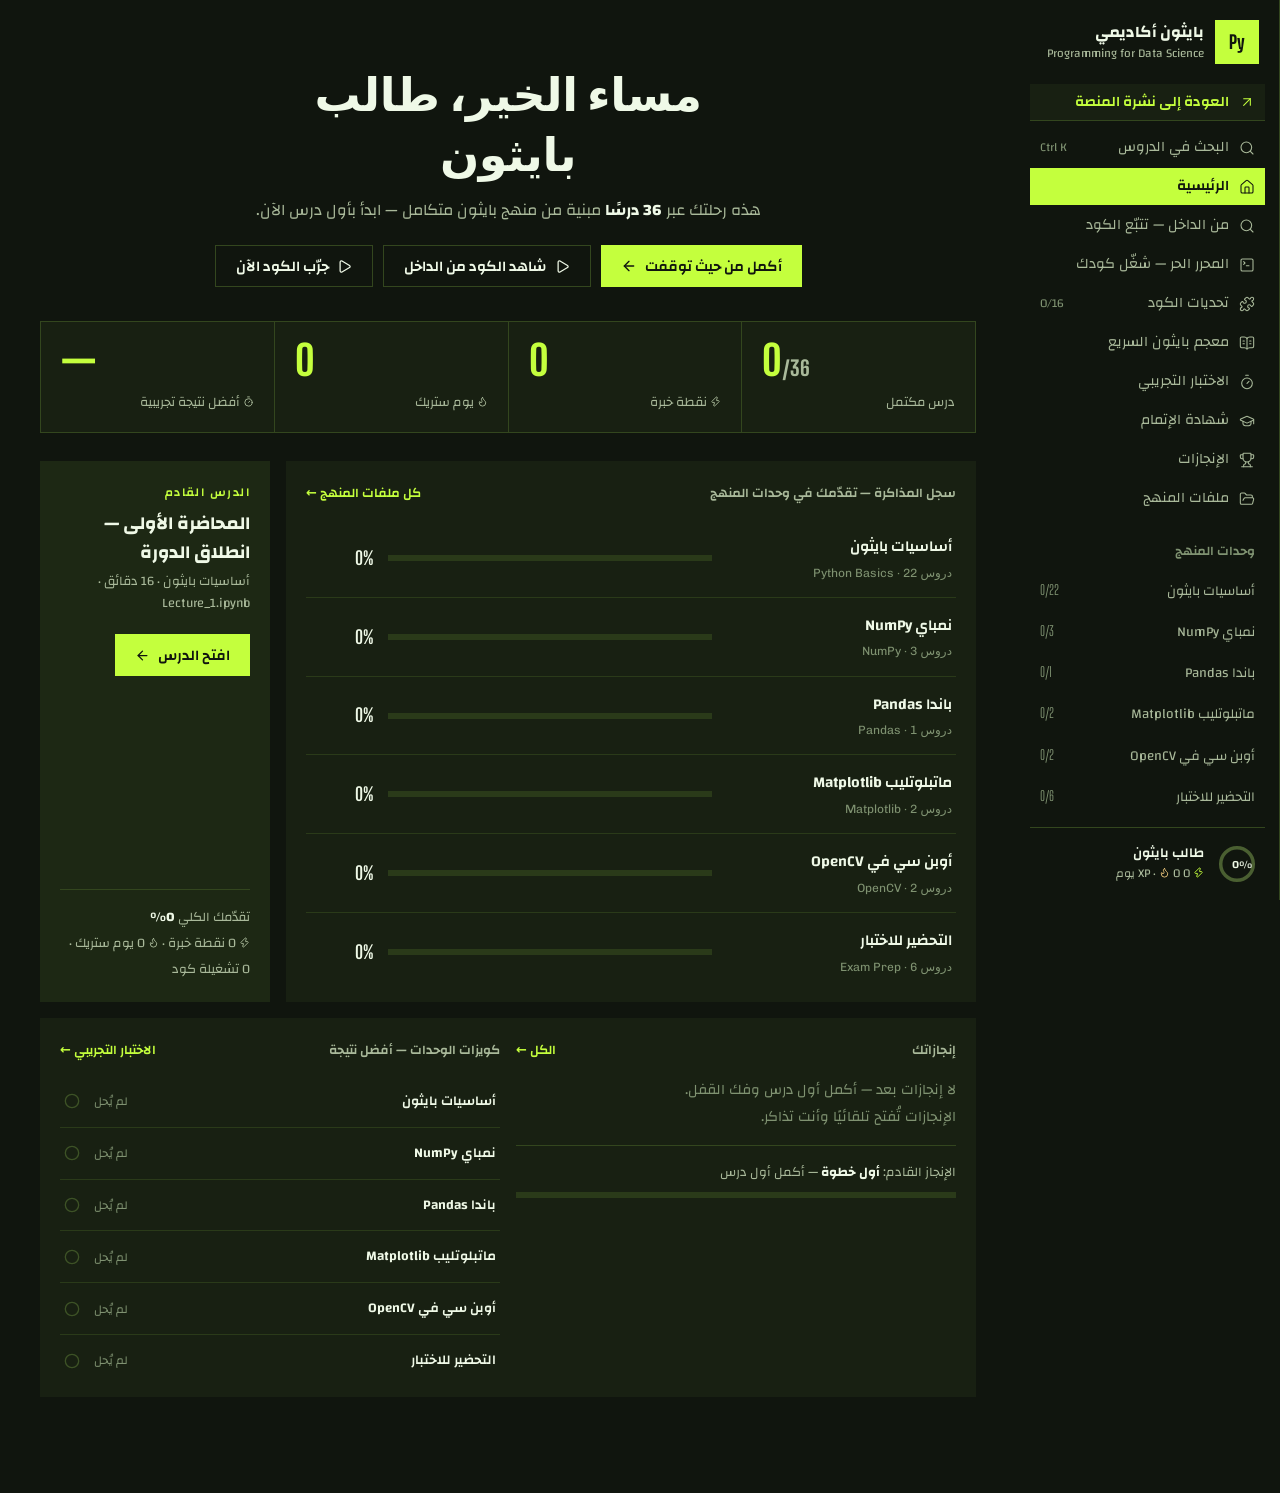
==== commit ef0e6614: "Publish: Python Academy standalone; remove university/course references" ====
--- a/app/index.html
+++ b/app/index.html
@@ -3,14 +3,14 @@
 <head>
 <meta charset="utf-8" />
 <meta name="viewport" content="width=device-width, initial-scale=1" />
-<title>بايثون أكاديمي — CSC 605 | Programming for Data Science</title>
-<meta name="description" content="منصة تعلّم تفاعلي مبنية على مقرر CSC 605 بجامعة تبوك: 36 درسًا من نوتبوكات المقرر، كود بايثون يعمل داخل المتصفح، تحديات وتصحيح تلقائي بالعربي، كويزات، اختبار تجريبي وشهادة إتمام." />
+<title>بايثون أكاديمي — Programming for Data Science</title>
+<meta name="description" content="منصة تعلّم تفاعلي لبايثون: 36 درسًا من نوتبوكات المنهج، كود بايثون يعمل داخل المتصفح، تحديات وتصحيح تلقائي بالعربي، كويزات، اختبار تجريبي وشهادة إتمام." />
 <meta name="theme-color" content="#10150e" />
 <link rel="icon" href="data:image/svg+xml,<svg xmlns='http://www.w3.org/2000/svg' viewBox='0 0 100 100'><rect width='100' height='100' fill='%2310150e'/><rect x='14' y='43' width='72' height='14' fill='%23c4ff3d'/></svg>" />
 <link rel="preconnect" href="https://fonts.googleapis.com" />
 <link rel="preconnect" href="https://fonts.gstatic.com" crossorigin />
 <link href="https://fonts.googleapis.com/css2?family=Big+Shoulders+Display:wght@600;700;800&family=Chivo:wght@400;500;600&family=Changa:wght@400;500;600;700;800&display=swap" rel="stylesheet" />
-  <script type="module" crossorigin src="./assets/index-C7tvdmtM.js"></script>
+  <script type="module" crossorigin src="./assets/index-DElRoP-Z.js"></script>
   <link rel="stylesheet" crossorigin href="./assets/index-D1dUIuGD.css">
 </head>
 <body>
